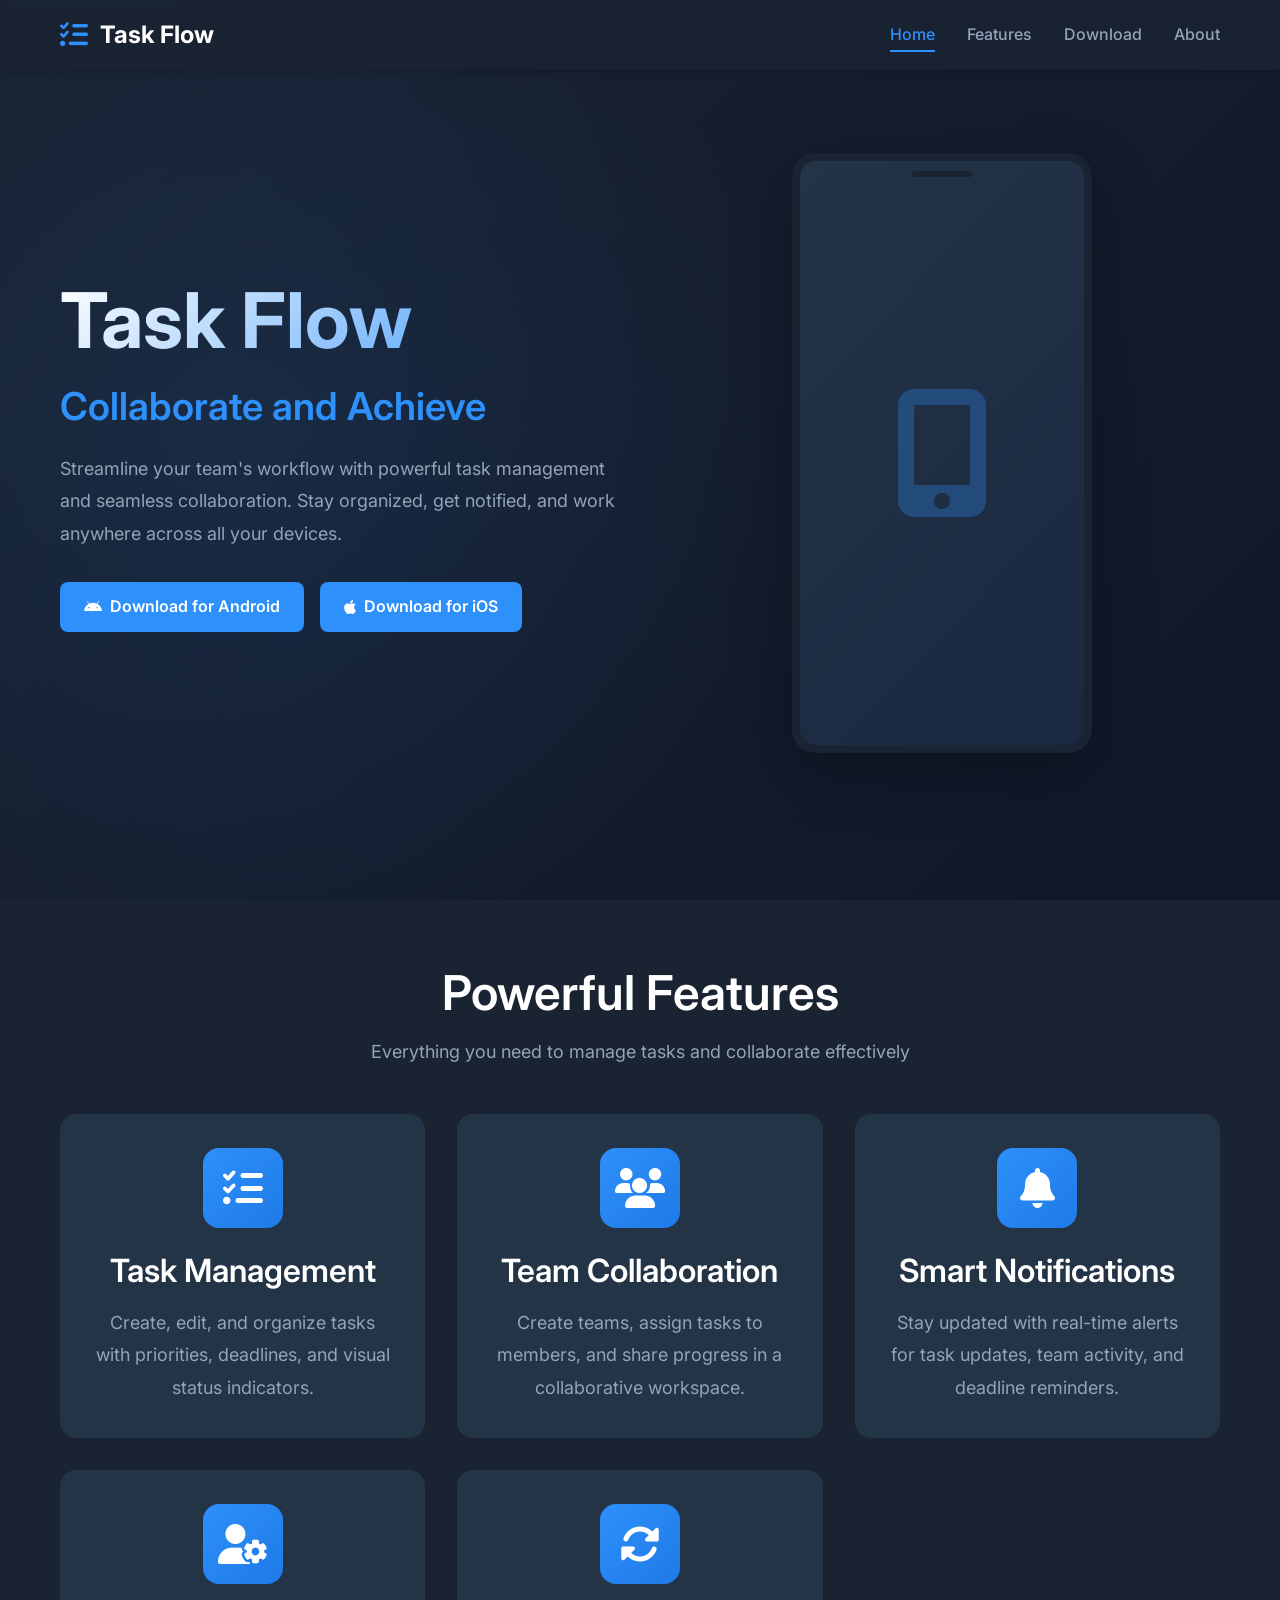
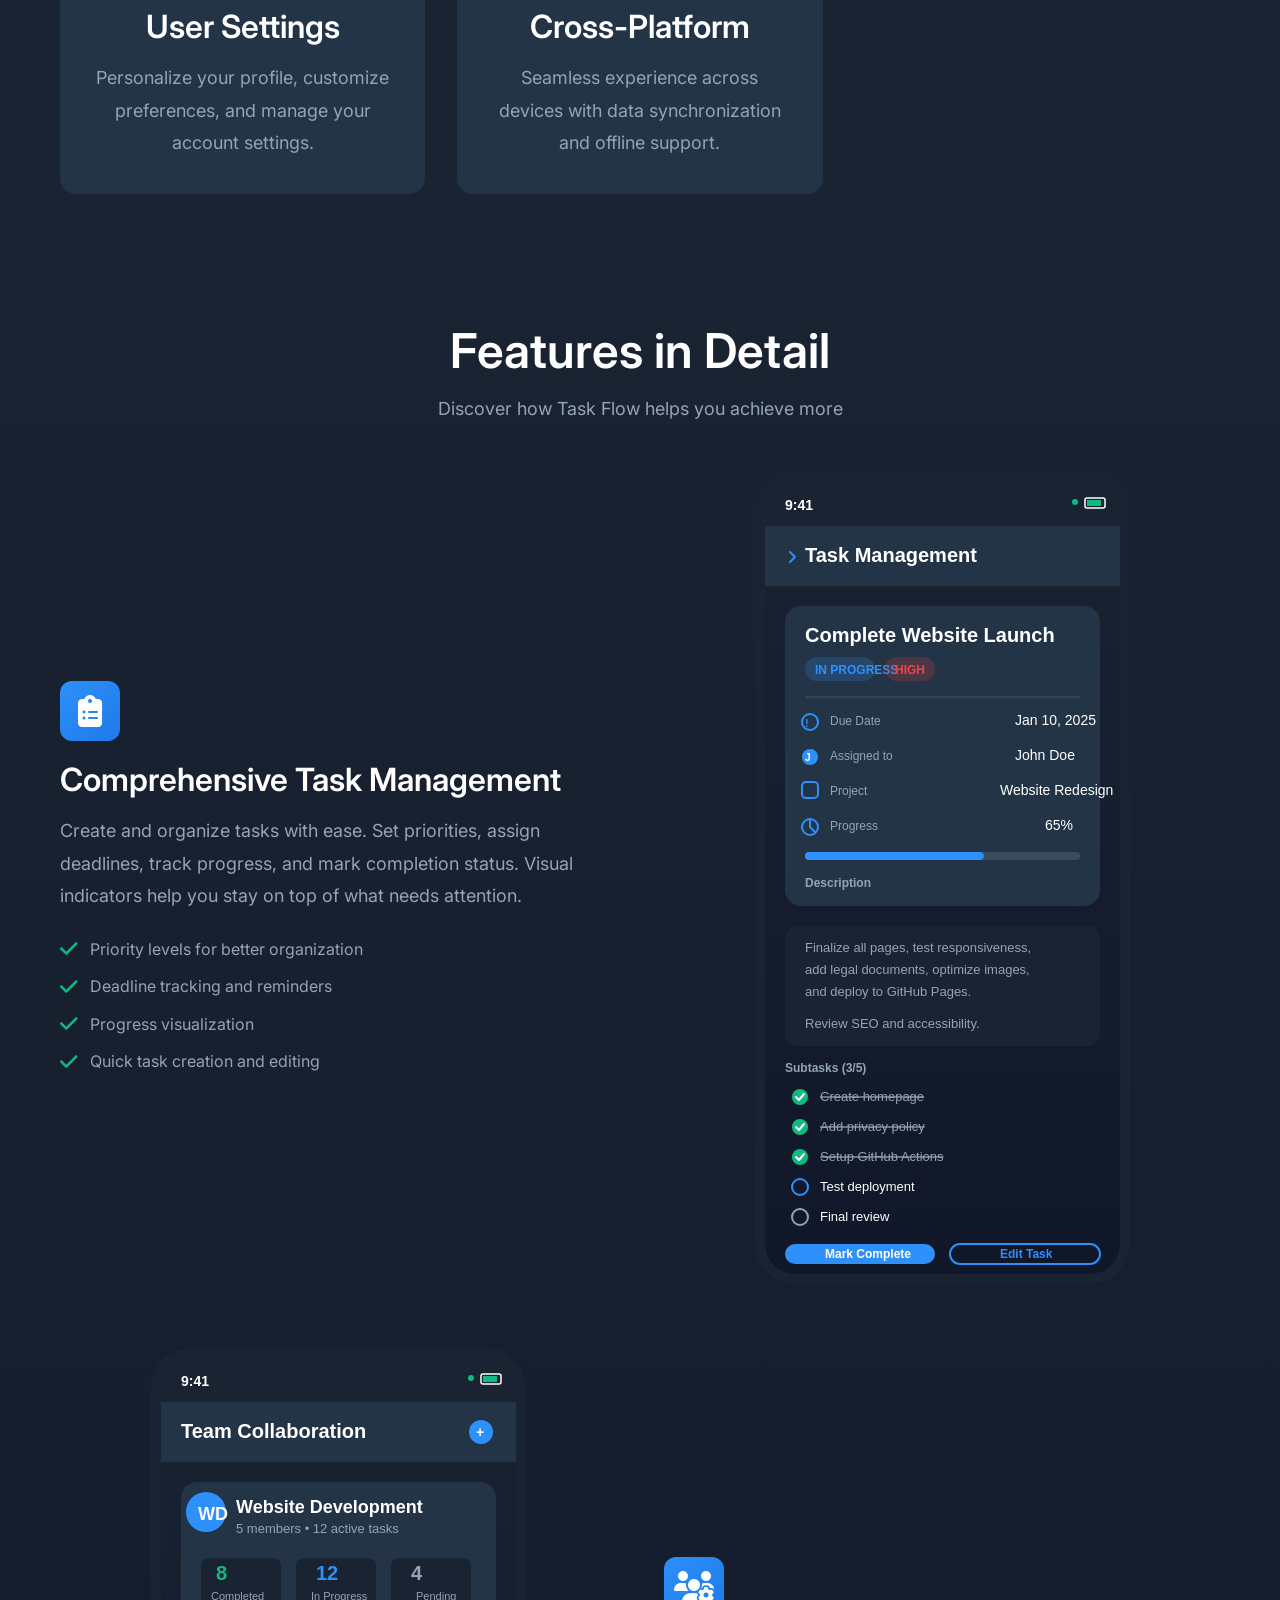
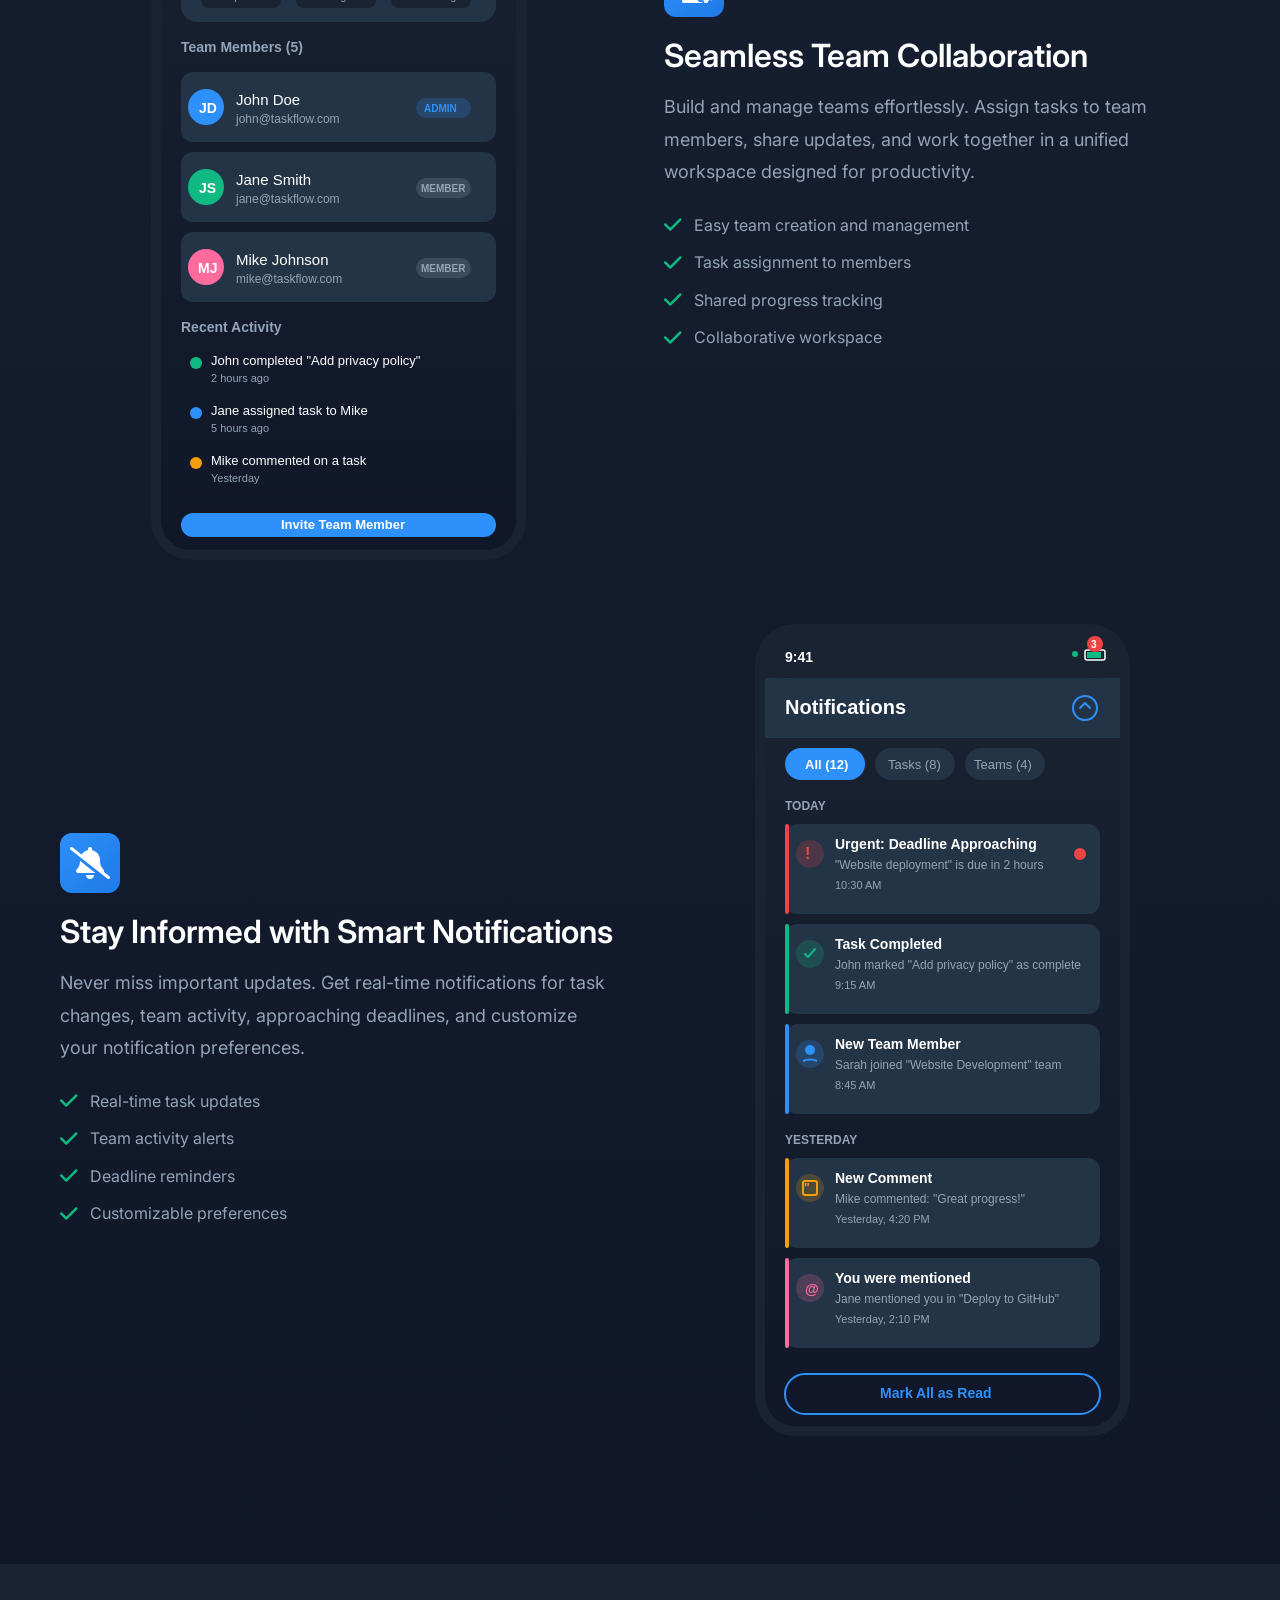
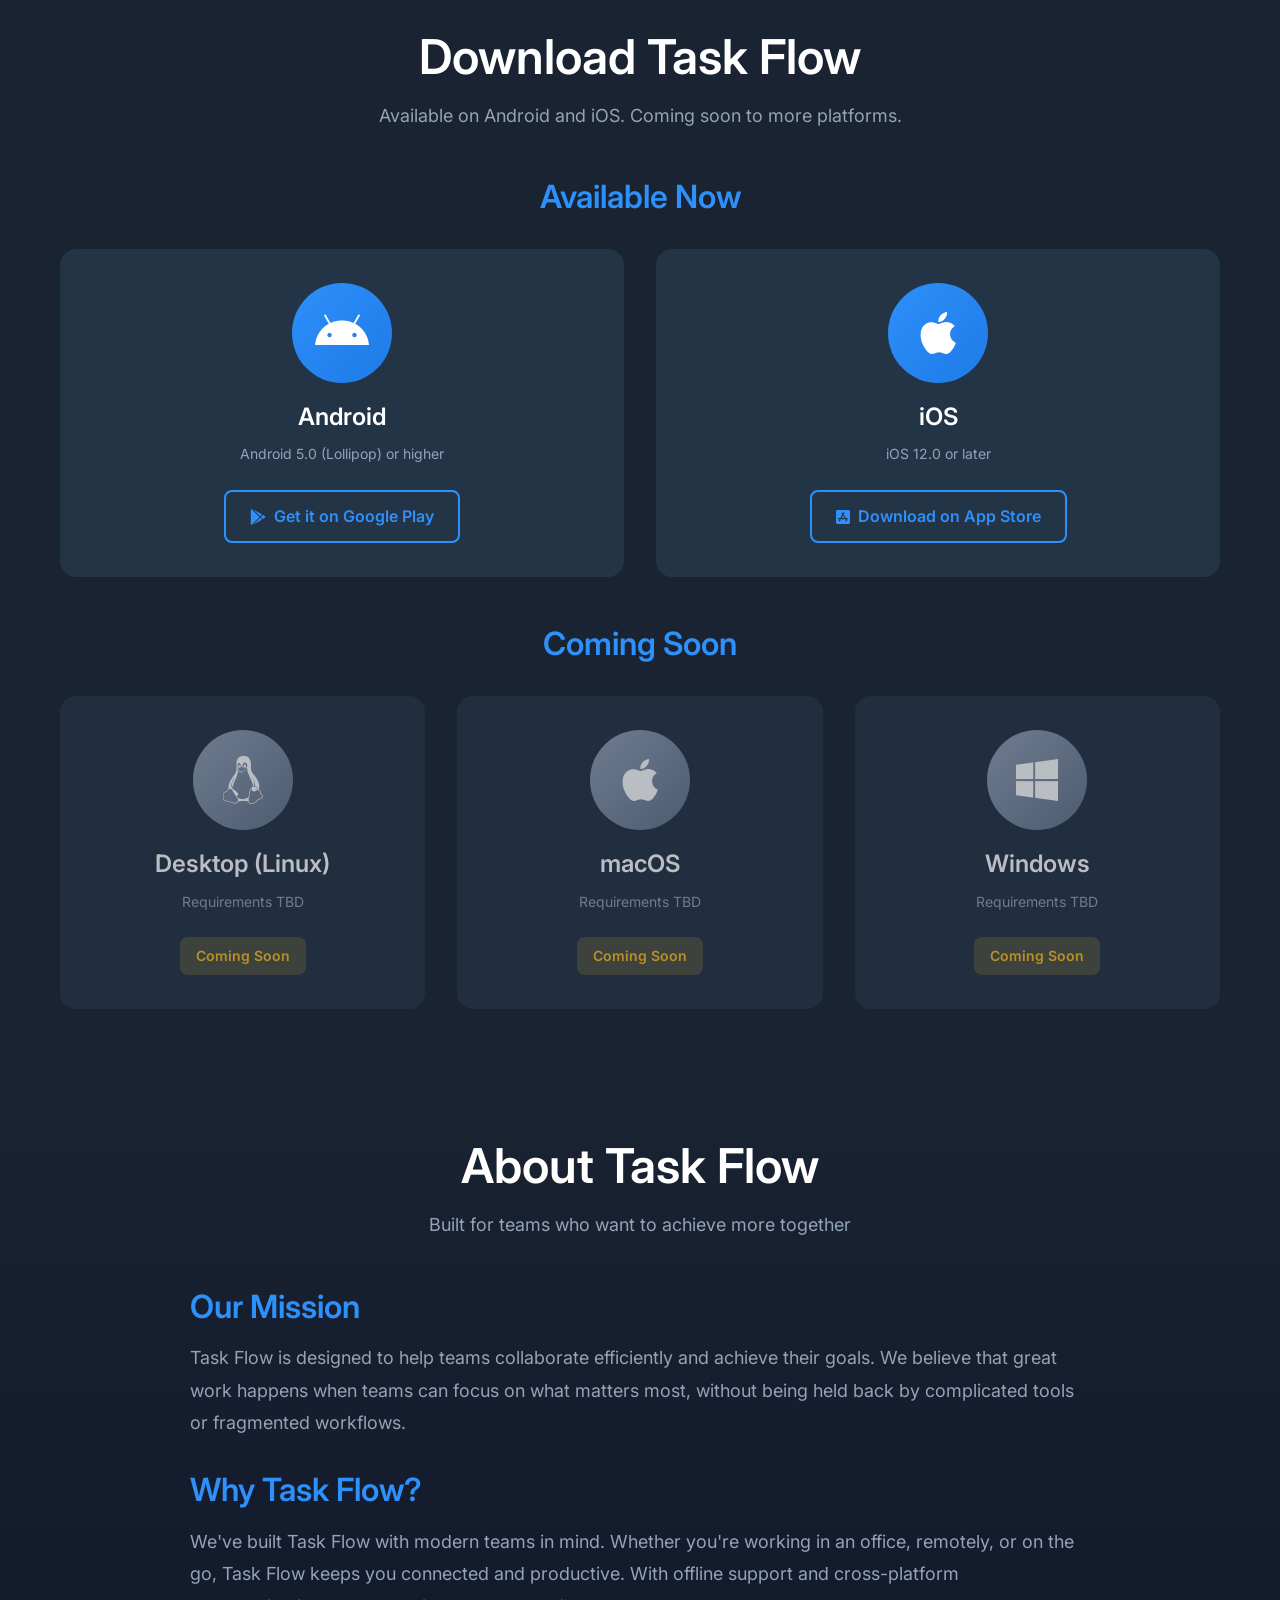
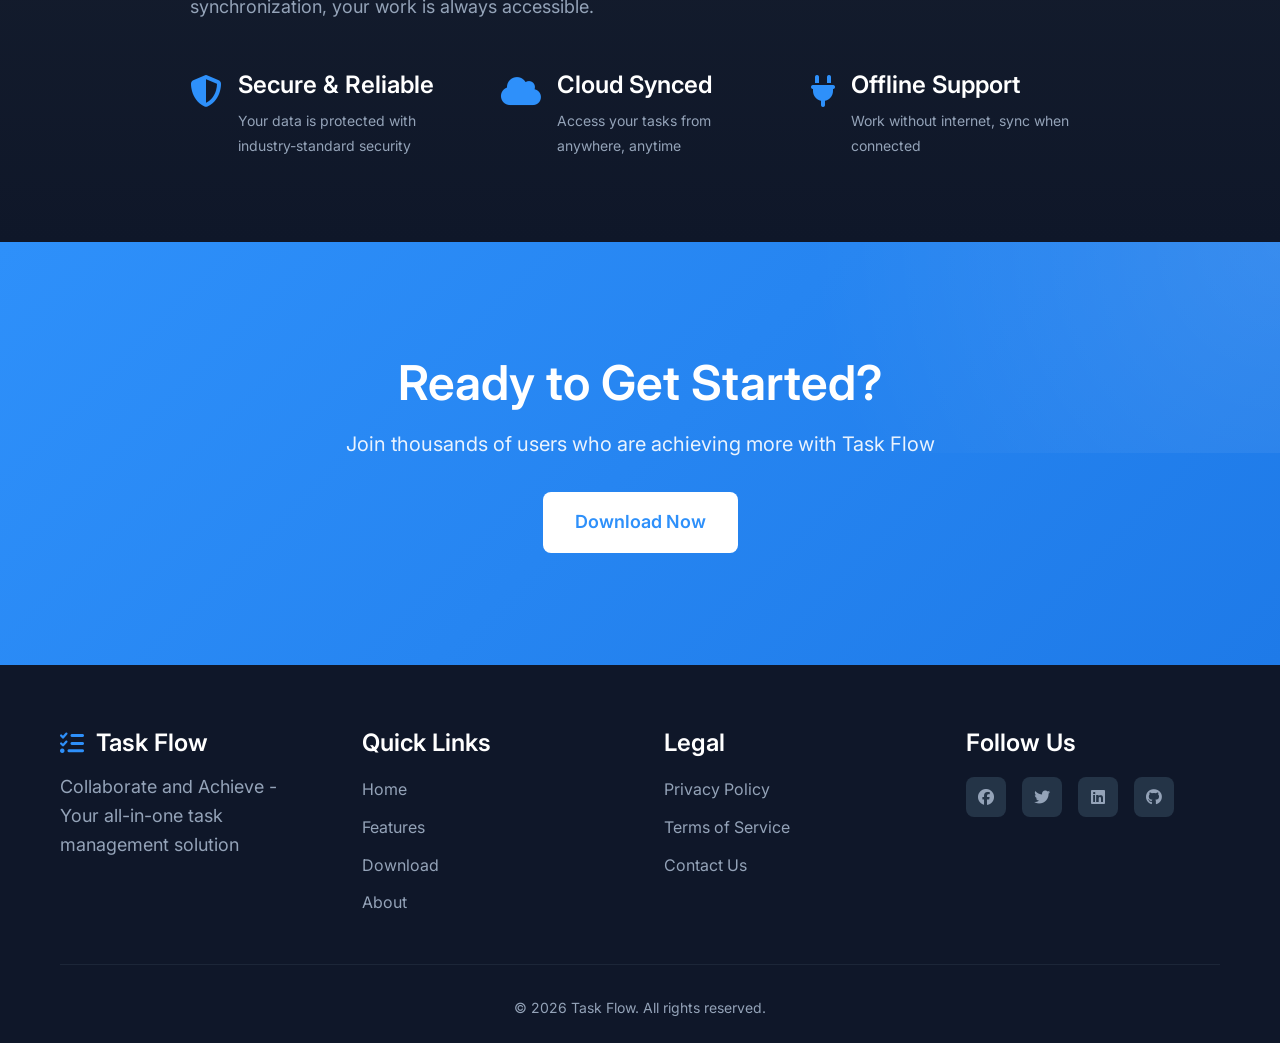
==== docs/index.html @ 0b299e74 "Add mobile phone screenshots to replace placeholders in features section Co-authored-by: chingalo <4" ====
<!DOCTYPE html>
<html lang="en">
<head>
    <meta charset="UTF-8">
    <meta name="viewport" content="width=device-width, initial-scale=1.0">
    <meta name="description" content="Task Flow - Collaborate and Achieve. Streamline your team's workflow with our cross-platform task management application. Available on Android and iOS.">
    <meta name="keywords" content="task management, team collaboration, productivity, Android, iOS, task flow">
    <meta name="author" content="Task Flow Development Team">
    
    <!-- Open Graph / Social Media Meta Tags -->
    <meta property="og:type" content="website">
    <meta property="og:url" content="https://chingalo-family.github.io/task-flow-website/">
    <meta property="og:title" content="Task Flow - Collaborate and Achieve">
    <meta property="og:description" content="Streamline your team's workflow with our cross-platform task management application.">
    <meta property="og:image" content="https://chingalo-family.github.io/task-flow-website/images/og-image.svg">
    
    <!-- Twitter Card Meta Tags -->
    <meta name="twitter:card" content="summary_large_image">
    <meta name="twitter:title" content="Task Flow - Collaborate and Achieve">
    <meta name="twitter:description" content="Streamline your team's workflow with our cross-platform task management application.">
    <meta name="twitter:image" content="https://chingalo-family.github.io/task-flow-website/images/og-image.svg">
    
    <title>Task Flow - Collaborate and Achieve</title>
    
    <!-- Favicon -->
    <link rel="icon" type="image/svg+xml" href="images/icons/favicon.svg">
    
    <!-- Google Fonts -->
    <link rel="preconnect" href="https://fonts.googleapis.com">
    <link rel="preconnect" href="https://fonts.gstatic.com" crossorigin>
    <link href="https://fonts.googleapis.com/css2?family=Inter:wght@300;400;500;600;700&display=swap" rel="stylesheet">
    
    <!-- Font Awesome for Icons -->
    <link rel="stylesheet" href="https://cdnjs.cloudflare.com/ajax/libs/font-awesome/6.4.0/css/all.min.css" integrity="sha512-iecdLmaskl7CVkqkXNQ/ZH/XLlvWZOJyj7Yy7tcenmpD1ypASozpmT/E0iPtmFIB46ZmdtAc9eNBvH0H/ZpiBw==" crossorigin="anonymous" referrerpolicy="no-referrer">
    
    <!-- AOS Animation Library -->
    <link rel="stylesheet" href="https://unpkg.com/aos@2.3.1/dist/aos.css">
    
    <!-- Main Stylesheet -->
    <link rel="stylesheet" href="css/styles.css">
</head>
<body>
    <!-- Skip to main content for accessibility -->
    <a href="#main-content" class="skip-link">Skip to main content</a>
    
    <!-- Header / Navigation -->
    <header class="header" id="header">
        <nav class="nav container">
            <a href="#home" class="nav-logo">
                <i class="fas fa-tasks"></i>
                <span>Task Flow</span>
            </a>
            
            <div class="nav-menu" id="nav-menu">
                <ul class="nav-list">
                    <li class="nav-item">
                        <a href="#home" class="nav-link active">Home</a>
                    </li>
                    <li class="nav-item">
                        <a href="#features" class="nav-link">Features</a>
                    </li>
                    <li class="nav-item">
                        <a href="#download" class="nav-link">Download</a>
                    </li>
                    <li class="nav-item">
                        <a href="#about" class="nav-link">About</a>
                    </li>
                </ul>
                <div class="nav-close" id="nav-close">
                    <i class="fas fa-times"></i>
                </div>
            </div>
            
            <div class="nav-toggle" id="nav-toggle">
                <i class="fas fa-bars"></i>
            </div>
        </nav>
    </header>

    <!-- Main Content -->
    <main id="main-content">
        <!-- Hero Section -->
        <section class="hero section" id="home">
            <div class="hero-container container">
                <div class="hero-content" data-aos="fade-up">
                    <h1 class="hero-title">Task Flow</h1>
                    <h2 class="hero-subtitle">Collaborate and Achieve</h2>
                    <p class="hero-description">
                        Streamline your team's workflow with powerful task management and seamless collaboration. 
                        Stay organized, get notified, and work anywhere across all your devices.
                    </p>
                    <div class="hero-buttons">
                        <a href="#download" class="button button-primary">
                            <i class="fab fa-android"></i>
                            Download for Android
                        </a>
                        <a href="#download" class="button button-primary">
                            <i class="fab fa-apple"></i>
                            Download for iOS
                        </a>
                    </div>
                </div>
                <div class="hero-image" data-aos="fade-left" data-aos-delay="200">
                    <div class="phone-mockup">
                        <i class="fas fa-mobile-alt"></i>
                    </div>
                </div>
            </div>
        </section>

        <!-- Features Preview Section -->
        <section class="features-preview section" id="features-preview">
            <div class="container">
                <div class="section-header" data-aos="fade-up">
                    <h2 class="section-title">Powerful Features</h2>
                    <p class="section-description">Everything you need to manage tasks and collaborate effectively</p>
                </div>
                
                <div class="features-grid">
                    <div class="feature-card" data-aos="fade-up" data-aos-delay="100">
                        <div class="feature-icon">
                            <i class="fas fa-tasks"></i>
                        </div>
                        <h3 class="feature-title">Task Management</h3>
                        <p class="feature-description">
                            Create, edit, and organize tasks with priorities, deadlines, and visual status indicators.
                        </p>
                    </div>
                    
                    <div class="feature-card" data-aos="fade-up" data-aos-delay="200">
                        <div class="feature-icon">
                            <i class="fas fa-users"></i>
                        </div>
                        <h3 class="feature-title">Team Collaboration</h3>
                        <p class="feature-description">
                            Create teams, assign tasks to members, and share progress in a collaborative workspace.
                        </p>
                    </div>
                    
                    <div class="feature-card" data-aos="fade-up" data-aos-delay="300">
                        <div class="feature-icon">
                            <i class="fas fa-bell"></i>
                        </div>
                        <h3 class="feature-title">Smart Notifications</h3>
                        <p class="feature-description">
                            Stay updated with real-time alerts for task updates, team activity, and deadline reminders.
                        </p>
                    </div>
                    
                    <div class="feature-card" data-aos="fade-up" data-aos-delay="400">
                        <div class="feature-icon">
                            <i class="fas fa-user-cog"></i>
                        </div>
                        <h3 class="feature-title">User Settings</h3>
                        <p class="feature-description">
                            Personalize your profile, customize preferences, and manage your account settings.
                        </p>
                    </div>
                    
                    <div class="feature-card" data-aos="fade-up" data-aos-delay="500">
                        <div class="feature-icon">
                            <i class="fas fa-sync-alt"></i>
                        </div>
                        <h3 class="feature-title">Cross-Platform</h3>
                        <p class="feature-description">
                            Seamless experience across devices with data synchronization and offline support.
                        </p>
                    </div>
                </div>
            </div>
        </section>

        <!-- Detailed Features Section -->
        <section class="features-detailed section" id="features">
            <div class="container">
                <div class="section-header" data-aos="fade-up">
                    <h2 class="section-title">Features in Detail</h2>
                    <p class="section-description">Discover how Task Flow helps you achieve more</p>
                </div>

                <!-- Feature 1: Task Management -->
                <div class="feature-detail" data-aos="fade-up">
                    <div class="feature-detail-content">
                        <div class="feature-detail-icon">
                            <i class="fas fa-clipboard-list"></i>
                        </div>
                        <h3 class="feature-detail-title">Comprehensive Task Management</h3>
                        <p class="feature-detail-description">
                            Create and organize tasks with ease. Set priorities, assign deadlines, track progress, 
                            and mark completion status. Visual indicators help you stay on top of what needs attention.
                        </p>
                        <ul class="feature-benefits">
                            <li><i class="fas fa-check"></i> Priority levels for better organization</li>
                            <li><i class="fas fa-check"></i> Deadline tracking and reminders</li>
                            <li><i class="fas fa-check"></i> Progress visualization</li>
                            <li><i class="fas fa-check"></i> Quick task creation and editing</li>
                        </ul>
                    </div>
                    <div class="feature-detail-image">
                        <img src="images/screenshots/android/phone/task-management.svg" 
                             alt="Task Flow Task Management Interface on Android" 
                             class="screenshot-responsive"
                             loading="lazy"
                             style="max-width: 100%; height: auto; border-radius: var(--radius-16);">
                    </div>
                </div>

                <!-- Feature 2: Team Collaboration -->
                <div class="feature-detail reverse" data-aos="fade-up">
                    <div class="feature-detail-content">
                        <div class="feature-detail-icon">
                            <i class="fas fa-users-cog"></i>
                        </div>
                        <h3 class="feature-detail-title">Seamless Team Collaboration</h3>
                        <p class="feature-detail-description">
                            Build and manage teams effortlessly. Assign tasks to team members, share updates, 
                            and work together in a unified workspace designed for productivity.
                        </p>
                        <ul class="feature-benefits">
                            <li><i class="fas fa-check"></i> Easy team creation and management</li>
                            <li><i class="fas fa-check"></i> Task assignment to members</li>
                            <li><i class="fas fa-check"></i> Shared progress tracking</li>
                            <li><i class="fas fa-check"></i> Collaborative workspace</li>
                        </ul>
                    </div>
                    <div class="feature-detail-image">
                        <img src="images/screenshots/android/phone/team-collaboration.svg" 
                             alt="Task Flow Team Collaboration Interface on Android" 
                             class="screenshot-responsive"
                             loading="lazy"
                             style="max-width: 100%; height: auto; border-radius: var(--radius-16);">
                    </div>
                </div>

                <!-- Feature 3: Smart Notifications -->
                <div class="feature-detail" data-aos="fade-up">
                    <div class="feature-detail-content">
                        <div class="feature-detail-icon">
                            <i class="fas fa-bell-slash"></i>
                        </div>
                        <h3 class="feature-detail-title">Stay Informed with Smart Notifications</h3>
                        <p class="feature-detail-description">
                            Never miss important updates. Get real-time notifications for task changes, team activity, 
                            approaching deadlines, and customize your notification preferences.
                        </p>
                        <ul class="feature-benefits">
                            <li><i class="fas fa-check"></i> Real-time task updates</li>
                            <li><i class="fas fa-check"></i> Team activity alerts</li>
                            <li><i class="fas fa-check"></i> Deadline reminders</li>
                            <li><i class="fas fa-check"></i> Customizable preferences</li>
                        </ul>
                    </div>
                    <div class="feature-detail-image">
                        <img src="images/screenshots/android/phone/notifications.svg" 
                             alt="Task Flow Smart Notifications on Android" 
                             class="screenshot-responsive"
                             loading="lazy"
                             style="max-width: 100%; height: auto; border-radius: var(--radius-16);">
                    </div>
                </div>
            </div>
        </section>

        <!-- Download Section -->
        <section class="download section" id="download">
            <div class="container">
                <div class="section-header" data-aos="fade-up">
                    <h2 class="section-title">Download Task Flow</h2>
                    <p class="section-description">Available on Android and iOS. Coming soon to more platforms.</p>
                </div>

                <div class="download-grid">
                    <!-- Available Platforms -->
                    <div class="download-category" data-aos="fade-up">
                        <h3 class="download-category-title">Available Now</h3>
                        
                        <div class="platform-cards">
                            <!-- Android -->
                            <div class="platform-card available">
                                <div class="platform-icon">
                                    <i class="fab fa-android"></i>
                                </div>
                                <h4 class="platform-name">Android</h4>
                                <p class="platform-requirements">Android 5.0 (Lollipop) or higher</p>
                                <a href="#" class="button button-download">
                                    <i class="fab fa-google-play"></i>
                                    Get it on Google Play
                                </a>
                            </div>

                            <!-- iOS -->
                            <div class="platform-card available">
                                <div class="platform-icon">
                                    <i class="fab fa-apple"></i>
                                </div>
                                <h4 class="platform-name">iOS</h4>
                                <p class="platform-requirements">iOS 12.0 or later</p>
                                <a href="#" class="button button-download">
                                    <i class="fab fa-app-store-ios"></i>
                                    Download on App Store
                                </a>
                            </div>
                        </div>
                    </div>

                    <!-- Coming Soon Platforms -->
                    <div class="download-category" data-aos="fade-up" data-aos-delay="200">
                        <h3 class="download-category-title">Coming Soon</h3>
                        
                        <div class="platform-cards">
                            <!-- Desktop -->
                            <div class="platform-card coming-soon">
                                <div class="platform-icon">
                                    <i class="fab fa-linux"></i>
                                </div>
                                <h4 class="platform-name">Desktop (Linux)</h4>
                                <p class="platform-requirements">Requirements TBD</p>
                                <span class="badge badge-coming-soon">Coming Soon</span>
                            </div>

                            <!-- macOS -->
                            <div class="platform-card coming-soon">
                                <div class="platform-icon">
                                    <i class="fab fa-apple"></i>
                                </div>
                                <h4 class="platform-name">macOS</h4>
                                <p class="platform-requirements">Requirements TBD</p>
                                <span class="badge badge-coming-soon">Coming Soon</span>
                            </div>

                            <!-- Windows -->
                            <div class="platform-card coming-soon">
                                <div class="platform-icon">
                                    <i class="fab fa-windows"></i>
                                </div>
                                <h4 class="platform-name">Windows</h4>
                                <p class="platform-requirements">Requirements TBD</p>
                                <span class="badge badge-coming-soon">Coming Soon</span>
                            </div>
                        </div>
                    </div>
                </div>
            </div>
        </section>

        <!-- About Section -->
        <section class="about section" id="about">
            <div class="container">
                <div class="section-header" data-aos="fade-up">
                    <h2 class="section-title">About Task Flow</h2>
                    <p class="section-description">Built for teams who want to achieve more together</p>
                </div>

                <div class="about-content" data-aos="fade-up" data-aos-delay="100">
                    <div class="about-text">
                        <h3>Our Mission</h3>
                        <p>
                            Task Flow is designed to help teams collaborate efficiently and achieve their goals. 
                            We believe that great work happens when teams can focus on what matters most, 
                            without being held back by complicated tools or fragmented workflows.
                        </p>
                        
                        <h3>Why Task Flow?</h3>
                        <p>
                            We've built Task Flow with modern teams in mind. Whether you're working in an office, 
                            remotely, or on the go, Task Flow keeps you connected and productive. With offline support 
                            and cross-platform synchronization, your work is always accessible.
                        </p>

                        <div class="about-features">
                            <div class="about-feature">
                                <i class="fas fa-shield-alt"></i>
                                <div>
                                    <h4>Secure & Reliable</h4>
                                    <p>Your data is protected with industry-standard security</p>
                                </div>
                            </div>
                            <div class="about-feature">
                                <i class="fas fa-cloud"></i>
                                <div>
                                    <h4>Cloud Synced</h4>
                                    <p>Access your tasks from anywhere, anytime</p>
                                </div>
                            </div>
                            <div class="about-feature">
                                <i class="fas fa-plug"></i>
                                <div>
                                    <h4>Offline Support</h4>
                                    <p>Work without internet, sync when connected</p>
                                </div>
                            </div>
                        </div>
                    </div>
                </div>
            </div>
        </section>

        <!-- CTA Section -->
        <section class="cta section">
            <div class="container">
                <div class="cta-content" data-aos="zoom-in">
                    <h2 class="cta-title">Ready to Get Started?</h2>
                    <p class="cta-description">Join thousands of users who are achieving more with Task Flow</p>
                    <div class="cta-buttons">
                        <a href="#download" class="button button-primary button-large">
                            Download Now
                        </a>
                    </div>
                </div>
            </div>
        </section>
    </main>

    <!-- Footer -->
    <footer class="footer">
        <div class="container">
            <div class="footer-content">
                <div class="footer-section">
                    <h3 class="footer-title">
                        <i class="fas fa-tasks"></i>
                        Task Flow
                    </h3>
                    <p class="footer-description">
                        Collaborate and Achieve - Your all-in-one task management solution
                    </p>
                </div>

                <div class="footer-section">
                    <h4 class="footer-heading">Quick Links</h4>
                    <ul class="footer-links">
                        <li><a href="#home">Home</a></li>
                        <li><a href="#features">Features</a></li>
                        <li><a href="#download">Download</a></li>
                        <li><a href="#about">About</a></li>
                    </ul>
                </div>

                <div class="footer-section">
                    <h4 class="footer-heading">Legal</h4>
                    <ul class="footer-links">
                        <li><a href="privacy-policy.html">Privacy Policy</a></li>
                        <li><a href="terms-of-service.html">Terms of Service</a></li>
                        <li><a href="#about">Contact Us</a></li>
                    </ul>
                </div>

                <div class="footer-section">
                    <h4 class="footer-heading">Follow Us</h4>
                    <div class="social-links">
                        <a href="#" aria-label="Facebook"><i class="fab fa-facebook"></i></a>
                        <a href="#" aria-label="Twitter"><i class="fab fa-twitter"></i></a>
                        <a href="#" aria-label="LinkedIn"><i class="fab fa-linkedin"></i></a>
                        <a href="#" aria-label="GitHub"><i class="fab fa-github"></i></a>
                    </div>
                </div>
            </div>

            <div class="footer-bottom">
                <p>&copy; 2025 Task Flow. All rights reserved.</p>
            </div>
        </div>
    </footer>

    <!-- Scroll to Top Button -->
    <button class="scroll-top" id="scroll-top" aria-label="Scroll to top">
        <i class="fas fa-arrow-up"></i>
    </button>

    <!-- AOS Animation Library -->
    <script src="https://unpkg.com/aos@2.3.1/dist/aos.js"></script>
    
    <!-- Main JavaScript -->
    <script src="js/main.js"></script>
</body>
</html>
---- docs/css/styles.css ----
/* ===================================
   Task Flow Website Styles
   Version: 1.0
   =================================== */

/* ===================================
   CSS Variables - Color Theme
   =================================== */
:root {
    /* Primary Colors */
    --primary-blue: #2E90FA;
    --dark-bg: #1A2332;
    --card-bg: #243447;
    --text-primary: #FFFFFF;
    --text-secondary: #94A3B8;
    
    /* Accent Colors */
    --success-green: #10B981;
    --warning-orange: #F59E0B;
    --warning-yellow: #FBBF24;
    --error-red: #EF4444;
    --pink-accent: #FF6B9D;
    
    /* Spacing */
    --spacing-4: 4px;
    --spacing-8: 8px;
    --spacing-12: 12px;
    --spacing-16: 16px;
    --spacing-20: 20px;
    --spacing-24: 24px;
    --spacing-32: 32px;
    --spacing-48: 48px;
    --spacing-64: 64px;
    
    /* Border Radius */
    --radius-8: 8px;
    --radius-12: 12px;
    --radius-16: 16px;
    --radius-24: 24px;
    
    /* Typography */
    --font-family: 'Inter', -apple-system, BlinkMacSystemFont, 'Segoe UI', Roboto, Oxygen, Ubuntu, Cantarell, sans-serif;
    
    /* Header Height */
    --header-height: 70px;
    
    /* Transitions */
    --transition-fast: 0.2s ease;
    --transition-normal: 0.3s ease;
    --transition-slow: 0.5s ease;
}

/* ===================================
   Base Styles & Reset
   =================================== */
* {
    margin: 0;
    padding: 0;
    box-sizing: border-box;
}

html {
    scroll-behavior: smooth;
}

body {
    font-family: var(--font-family);
    background-color: var(--dark-bg);
    color: var(--text-primary);
    line-height: 1.6;
    overflow-x: hidden;
}

/* ===================================
   Typography
   =================================== */
h1, h2, h3, h4, h5, h6 {
    font-weight: 600;
    line-height: 1.2;
    color: var(--text-primary);
}

h1 {
    font-size: clamp(2.5rem, 5vw, 4rem);
}

h2 {
    font-size: clamp(2rem, 4vw, 3rem);
}

h3 {
    font-size: clamp(1.5rem, 3vw, 2rem);
}

h4 {
    font-size: clamp(1.25rem, 2.5vw, 1.5rem);
}

p {
    color: var(--text-secondary);
    font-size: clamp(1rem, 1.5vw, 1.125rem);
}

a {
    text-decoration: none;
    color: inherit;
    transition: color var(--transition-fast);
}

ul {
    list-style: none;
}

img {
    max-width: 100%;
    height: auto;
    display: block;
}

/* ===================================
   Accessibility - Skip Link
   =================================== */
.skip-link {
    position: absolute;
    top: -40px;
    left: 0;
    background: var(--primary-blue);
    color: var(--text-primary);
    padding: var(--spacing-8) var(--spacing-16);
    z-index: 100;
    border-radius: var(--radius-8);
}

.skip-link:focus {
    top: 0;
}

/* ===================================
   Utility Classes
   =================================== */
.container {
    max-width: 1200px;
    margin: 0 auto;
    padding: 0 var(--spacing-20);
}

.section {
    padding: var(--spacing-64) 0;
}

.section-header {
    text-align: center;
    margin-bottom: var(--spacing-48);
}

.section-title {
    margin-bottom: var(--spacing-16);
    color: var(--text-primary);
}

.section-description {
    color: var(--text-secondary);
    max-width: 600px;
    margin: 0 auto;
}

/* ===================================
   Header & Navigation
   =================================== */
.header {
    position: fixed;
    top: 0;
    left: 0;
    width: 100%;
    background-color: rgba(26, 35, 50, 0.95);
    backdrop-filter: blur(10px);
    z-index: 1000;
    box-shadow: 0 2px 8px rgba(0, 0, 0, 0.2);
}

.nav {
    display: flex;
    justify-content: space-between;
    align-items: center;
    height: var(--header-height);
}

.nav-logo {
    display: flex;
    align-items: center;
    gap: var(--spacing-12);
    font-size: 1.5rem;
    font-weight: 700;
    color: var(--text-primary);
}

.nav-logo i {
    color: var(--primary-blue);
    font-size: 1.75rem;
}

.nav-list {
    display: flex;
    gap: var(--spacing-32);
    align-items: center;
}

.nav-link {
    color: var(--text-secondary);
    font-weight: 500;
    transition: color var(--transition-fast);
    position: relative;
    padding: var(--spacing-8) 0;
}

.nav-link:hover,
.nav-link.active {
    color: var(--primary-blue);
}

.nav-link::after {
    content: '';
    position: absolute;
    bottom: 0;
    left: 0;
    width: 0;
    height: 2px;
    background-color: var(--primary-blue);
    transition: width var(--transition-normal);
}

.nav-link:hover::after,
.nav-link.active::after {
    width: 100%;
}

.nav-toggle,
.nav-close {
    display: none;
    font-size: 1.5rem;
    color: var(--text-primary);
    cursor: pointer;
}

/* ===================================
   Buttons
   =================================== */
.button {
    display: inline-flex;
    align-items: center;
    gap: var(--spacing-8);
    padding: var(--spacing-12) var(--spacing-24);
    border-radius: var(--radius-8);
    font-weight: 600;
    transition: all var(--transition-normal);
    cursor: pointer;
    border: none;
    font-size: 1rem;
    text-align: center;
    justify-content: center;
}

.button-primary {
    background-color: var(--primary-blue);
    color: var(--text-primary);
}

.button-primary:hover {
    background-color: #1E7AE8;
    transform: translateY(-2px);
    box-shadow: 0 4px 12px rgba(46, 144, 250, 0.3);
}

.button-large {
    padding: var(--spacing-16) var(--spacing-32);
    font-size: 1.125rem;
}

.button-download {
    background-color: transparent;
    border: 2px solid var(--primary-blue);
    color: var(--primary-blue);
}

.button-download:hover {
    background-color: var(--primary-blue);
    color: var(--text-primary);
}

/* ===================================
   Hero Section
   =================================== */
.hero {
    min-height: 100vh;
    display: flex;
    align-items: center;
    padding-top: var(--header-height);
    background: linear-gradient(135deg, var(--dark-bg) 0%, #0F1729 100%);
    position: relative;
    overflow: hidden;
}

.hero::before {
    content: '';
    position: absolute;
    top: 0;
    left: 0;
    right: 0;
    bottom: 0;
    background: radial-gradient(circle at 20% 50%, rgba(46, 144, 250, 0.1) 0%, transparent 50%);
    pointer-events: none;
}

.hero-container {
    display: grid;
    grid-template-columns: 1fr 1fr;
    gap: var(--spacing-48);
    align-items: center;
    position: relative;
    z-index: 1;
}

.hero-title {
    font-size: clamp(3rem, 6vw, 5rem);
    font-weight: 700;
    margin-bottom: var(--spacing-16);
    background: linear-gradient(135deg, var(--text-primary) 0%, var(--primary-blue) 100%);
    -webkit-background-clip: text;
    -webkit-text-fill-color: transparent;
    background-clip: text;
}

.hero-subtitle {
    font-size: clamp(1.5rem, 3vw, 2.5rem);
    color: var(--primary-blue);
    margin-bottom: var(--spacing-24);
}

.hero-description {
    font-size: 1.125rem;
    color: var(--text-secondary);
    margin-bottom: var(--spacing-32);
    line-height: 1.8;
}

.hero-buttons {
    display: flex;
    gap: var(--spacing-16);
    flex-wrap: wrap;
}

.hero-image {
    display: flex;
    justify-content: center;
    align-items: center;
}

.phone-mockup {
    width: 300px;
    height: 600px;
    background: linear-gradient(135deg, var(--card-bg) 0%, #1A2840 100%);
    border-radius: var(--radius-24);
    display: flex;
    align-items: center;
    justify-content: center;
    box-shadow: 0 20px 60px rgba(0, 0, 0, 0.3);
    border: 8px solid var(--dark-bg);
    position: relative;
}

.phone-mockup::before {
    content: '';
    position: absolute;
    top: 10px;
    left: 50%;
    transform: translateX(-50%);
    width: 60px;
    height: 6px;
    background-color: var(--dark-bg);
    border-radius: 3px;
}

.phone-mockup i {
    font-size: 8rem;
    color: var(--primary-blue);
    opacity: 0.3;
}

/* ===================================
   Features Preview Section
   =================================== */
.features-preview {
    background-color: var(--dark-bg);
}

.features-grid {
    display: grid;
    grid-template-columns: repeat(auto-fit, minmax(280px, 1fr));
    gap: var(--spacing-32);
    margin-top: var(--spacing-48);
}

.feature-card {
    background-color: var(--card-bg);
    padding: var(--spacing-32);
    border-radius: var(--radius-16);
    text-align: center;
    transition: all var(--transition-normal);
    border: 2px solid transparent;
}

.feature-card:hover {
    transform: translateY(-8px);
    border-color: var(--primary-blue);
    box-shadow: 0 12px 24px rgba(46, 144, 250, 0.2);
}

.feature-icon {
    width: 80px;
    height: 80px;
    background: linear-gradient(135deg, var(--primary-blue) 0%, #1E7AE8 100%);
    border-radius: var(--radius-16);
    display: flex;
    align-items: center;
    justify-content: center;
    margin: 0 auto var(--spacing-24);
}

.feature-icon i {
    font-size: 2.5rem;
    color: var(--text-primary);
}

.feature-title {
    margin-bottom: var(--spacing-16);
    color: var(--text-primary);
}

.feature-description {
    color: var(--text-secondary);
    line-height: 1.8;
}

/* ===================================
   Detailed Features Section
   =================================== */
.features-detailed {
    background: linear-gradient(180deg, var(--dark-bg) 0%, #0F1729 100%);
}

.feature-detail {
    display: grid;
    grid-template-columns: 1fr 1fr;
    gap: var(--spacing-48);
    align-items: center;
    margin-bottom: var(--spacing-64);
}

.feature-detail.reverse {
    direction: rtl;
}

.feature-detail.reverse > * {
    direction: ltr;
}

.feature-detail-icon {
    width: 60px;
    height: 60px;
    background: linear-gradient(135deg, var(--primary-blue) 0%, #1E7AE8 100%);
    border-radius: var(--radius-12);
    display: flex;
    align-items: center;
    justify-content: center;
    margin-bottom: var(--spacing-20);
}

.feature-detail-icon i {
    font-size: 2rem;
    color: var(--text-primary);
}

.feature-detail-title {
    margin-bottom: var(--spacing-16);
}

.feature-detail-description {
    margin-bottom: var(--spacing-24);
    line-height: 1.8;
}

.feature-benefits {
    display: flex;
    flex-direction: column;
    gap: var(--spacing-12);
}

.feature-benefits li {
    display: flex;
    align-items: center;
    gap: var(--spacing-12);
    color: var(--text-secondary);
}

.feature-benefits li i {
    color: var(--success-green);
    font-size: 1.25rem;
}

.feature-detail-image {
    display: flex;
    justify-content: center;
    align-items: center;
}

.screenshot-placeholder {
    width: 100%;
    max-width: 400px;
    height: 500px;
    background-color: var(--card-bg);
    border-radius: var(--radius-16);
    display: flex;
    flex-direction: column;
    align-items: center;
    justify-content: center;
    gap: var(--spacing-16);
    border: 2px dashed rgba(46, 144, 250, 0.3);
}

.screenshot-placeholder i {
    font-size: 4rem;
    color: var(--primary-blue);
    opacity: 0.5;
}

.screenshot-placeholder p {
    color: var(--text-secondary);
    font-size: 0.875rem;
}

/* ===================================
   Download Section
   =================================== */
.download {
    background-color: var(--dark-bg);
}

.download-grid {
    display: flex;
    flex-direction: column;
    gap: var(--spacing-48);
}

.download-category-title {
    text-align: center;
    margin-bottom: var(--spacing-32);
    color: var(--primary-blue);
}

.platform-cards {
    display: grid;
    grid-template-columns: repeat(auto-fit, minmax(280px, 1fr));
    gap: var(--spacing-32);
}

.platform-card {
    background-color: var(--card-bg);
    padding: var(--spacing-32);
    border-radius: var(--radius-16);
    text-align: center;
    border: 2px solid transparent;
    transition: all var(--transition-normal);
    display: flex;
    flex-direction: column;
    align-items: center;
}

.platform-card.available:hover {
    border-color: var(--primary-blue);
    transform: translateY(-4px);
    box-shadow: 0 12px 24px rgba(46, 144, 250, 0.2);
}

.platform-card.coming-soon {
    opacity: 0.7;
}

.platform-icon {
    width: 100px;
    height: 100px;
    background: linear-gradient(135deg, var(--primary-blue) 0%, #1E7AE8 100%);
    border-radius: 50%;
    display: flex;
    align-items: center;
    justify-content: center;
    margin-bottom: var(--spacing-20);
}

.platform-card.coming-soon .platform-icon {
    background: linear-gradient(135deg, var(--text-secondary) 0%, #64748B 100%);
}

.platform-icon i {
    font-size: 3rem;
    color: var(--text-primary);
}

.platform-name {
    margin-bottom: var(--spacing-12);
    color: var(--text-primary);
}

.platform-requirements {
    color: var(--text-secondary);
    margin-bottom: var(--spacing-24);
    font-size: 0.875rem;
}

.badge {
    display: inline-block;
    padding: var(--spacing-8) var(--spacing-16);
    border-radius: var(--radius-8);
    font-size: 0.875rem;
    font-weight: 600;
}

.badge-coming-soon {
    background-color: rgba(251, 191, 36, 0.2);
    color: var(--warning-yellow);
}

/* ===================================
   About Section
   =================================== */
.about {
    background: linear-gradient(180deg, var(--dark-bg) 0%, #0F1729 100%);
}

.about-content {
    max-width: 900px;
    margin: 0 auto;
}

.about-text h3 {
    margin-top: var(--spacing-32);
    margin-bottom: var(--spacing-16);
    color: var(--primary-blue);
}

.about-text h3:first-child {
    margin-top: 0;
}

.about-text p {
    margin-bottom: var(--spacing-20);
    line-height: 1.8;
}

.about-features {
    display: grid;
    grid-template-columns: repeat(auto-fit, minmax(250px, 1fr));
    gap: var(--spacing-32);
    margin-top: var(--spacing-48);
}

.about-feature {
    display: flex;
    gap: var(--spacing-16);
    align-items: flex-start;
}

.about-feature i {
    font-size: 2rem;
    color: var(--primary-blue);
    margin-top: var(--spacing-4);
}

.about-feature h4 {
    margin-bottom: var(--spacing-8);
    color: var(--text-primary);
}

.about-feature p {
    color: var(--text-secondary);
    font-size: 0.875rem;
}

/* ===================================
   CTA Section
   =================================== */
.cta {
    background: linear-gradient(135deg, var(--primary-blue) 0%, #1E7AE8 100%);
    position: relative;
    overflow: hidden;
}

.cta::before {
    content: '';
    position: absolute;
    top: -50%;
    right: -50%;
    width: 100%;
    height: 100%;
    background: radial-gradient(circle, rgba(255, 255, 255, 0.1) 0%, transparent 70%);
    pointer-events: none;
}

.cta-content {
    text-align: center;
    position: relative;
    z-index: 1;
    padding: var(--spacing-48) 0;
}

.cta-title {
    color: var(--text-primary);
    margin-bottom: var(--spacing-16);
}

.cta-description {
    color: rgba(255, 255, 255, 0.9);
    font-size: 1.25rem;
    margin-bottom: var(--spacing-32);
}

.cta-buttons {
    display: flex;
    justify-content: center;
    gap: var(--spacing-16);
}

.cta .button-primary {
    background-color: var(--text-primary);
    color: var(--primary-blue);
}

.cta .button-primary:hover {
    background-color: var(--dark-bg);
    color: var(--text-primary);
}

/* ===================================
   Footer
   =================================== */
.footer {
    background-color: #0F1729;
    padding: var(--spacing-64) 0 var(--spacing-24);
}

.footer-content {
    display: grid;
    grid-template-columns: repeat(auto-fit, minmax(250px, 1fr));
    gap: var(--spacing-48);
    margin-bottom: var(--spacing-48);
}

.footer-title {
    display: flex;
    align-items: center;
    gap: var(--spacing-12);
    margin-bottom: var(--spacing-16);
    font-size: 1.5rem;
}

.footer-title i {
    color: var(--primary-blue);
}

.footer-description {
    color: var(--text-secondary);
    line-height: 1.6;
}

.footer-heading {
    margin-bottom: var(--spacing-20);
    color: var(--text-primary);
}

.footer-links {
    display: flex;
    flex-direction: column;
    gap: var(--spacing-12);
}

.footer-links a {
    color: var(--text-secondary);
    transition: color var(--transition-fast);
}

.footer-links a:hover {
    color: var(--primary-blue);
}

.social-links {
    display: flex;
    gap: var(--spacing-16);
}

.social-links a {
    width: 40px;
    height: 40px;
    background-color: var(--card-bg);
    border-radius: var(--radius-8);
    display: flex;
    align-items: center;
    justify-content: center;
    color: var(--text-secondary);
    transition: all var(--transition-normal);
}

.social-links a:hover {
    background-color: var(--primary-blue);
    color: var(--text-primary);
    transform: translateY(-4px);
}

.footer-bottom {
    text-align: center;
    padding-top: var(--spacing-32);
    border-top: 1px solid rgba(148, 163, 184, 0.1);
}

.footer-bottom p {
    color: var(--text-secondary);
    font-size: 0.875rem;
}

/* ===================================
   Scroll to Top Button
   =================================== */
.scroll-top {
    position: fixed;
    bottom: 2rem;
    right: 2rem;
    width: 50px;
    height: 50px;
    background-color: var(--primary-blue);
    color: var(--text-primary);
    border: none;
    border-radius: 50%;
    font-size: 1.25rem;
    cursor: pointer;
    opacity: 0;
    visibility: hidden;
    transition: all var(--transition-normal);
    z-index: 999;
    box-shadow: 0 4px 12px rgba(46, 144, 250, 0.3);
}

.scroll-top.show {
    opacity: 1;
    visibility: visible;
}

.scroll-top:hover {
    background-color: #1E7AE8;
    transform: translateY(-4px);
}

/* ===================================
   Responsive Design
   =================================== */

/* Large Desktop (1440px+) */
@media screen and (min-width: 1440px) {
    .container {
        max-width: 1320px;
    }
}

/* Desktop (1024px - 1439px) - Default styles apply */

/* Tablet (768px - 1023px) */
@media screen and (max-width: 1023px) {
    .hero-container {
        grid-template-columns: 1fr;
        text-align: center;
    }
    
    .hero-buttons {
        justify-content: center;
    }
    
    .hero-image {
        order: -1;
    }
    
    .phone-mockup {
        width: 250px;
        height: 500px;
    }
    
    .feature-detail,
    .feature-detail.reverse {
        grid-template-columns: 1fr;
        direction: ltr;
    }
    
    .feature-detail-image {
        order: -1;
    }
    
    .features-grid {
        grid-template-columns: repeat(auto-fit, minmax(250px, 1fr));
    }
}

/* Mobile (320px - 767px) */
@media screen and (max-width: 767px) {
    :root {
        --header-height: 60px;
    }
    
    .nav-menu {
        position: fixed;
        top: 0;
        right: -100%;
        width: 80%;
        max-width: 300px;
        height: 100vh;
        background-color: var(--card-bg);
        padding: var(--spacing-64) var(--spacing-32);
        transition: right var(--transition-normal);
        box-shadow: -2px 0 8px rgba(0, 0, 0, 0.2);
    }
    
    .nav-menu.show-menu {
        right: 0;
    }
    
    .nav-list {
        flex-direction: column;
        gap: var(--spacing-24);
        align-items: flex-start;
    }
    
    .nav-toggle,
    .nav-close {
        display: block;
    }
    
    .nav-close {
        position: absolute;
        top: 1rem;
        right: 1rem;
    }
    
    .section {
        padding: var(--spacing-48) 0;
    }
    
    .hero {
        min-height: auto;
        padding-top: calc(var(--header-height) + var(--spacing-32));
    }
    
    .hero-buttons {
        flex-direction: column;
        width: 100%;
    }
    
    .hero-buttons .button {
        width: 100%;
    }
    
    .phone-mockup {
        width: 200px;
        height: 400px;
    }
    
    .phone-mockup i {
        font-size: 5rem;
    }
    
    .features-grid {
        grid-template-columns: 1fr;
    }
    
    .platform-cards {
        grid-template-columns: 1fr;
    }
    
    .footer-content {
        grid-template-columns: 1fr;
        gap: var(--spacing-32);
    }
    
    .cta-buttons {
        flex-direction: column;
    }
    
    .cta .button {
        width: 100%;
    }
    
    .screenshot-placeholder {
        height: 400px;
    }
}

/* Touch-friendly tap targets on mobile */
@media (hover: none) and (pointer: coarse) {
    .button,
    .nav-link,
    .social-links a {
        min-height: 44px;
        min-width: 44px;
    }
}

/* ===================================
   Loading States & Animations
   =================================== */
@keyframes fadeIn {
    from {
        opacity: 0;
        transform: translateY(20px);
    }
    to {
        opacity: 1;
        transform: translateY(0);
    }
}

.fade-in {
    animation: fadeIn 0.6s ease-out;
}

/* ===================================
   Focus Styles for Accessibility
   =================================== */
*:focus {
    outline: 2px solid var(--primary-blue);
    outline-offset: 2px;
}

button:focus,
a:focus {
    outline: 2px solid var(--primary-blue);
    outline-offset: 2px;
}

/* ===================================
   Print Styles
   =================================== */
@media print {
    .header,
    .nav-toggle,
    .scroll-top,
    .cta {
        display: none;
    }
    
    body {
        background-color: white;
        color: black;
    }
}
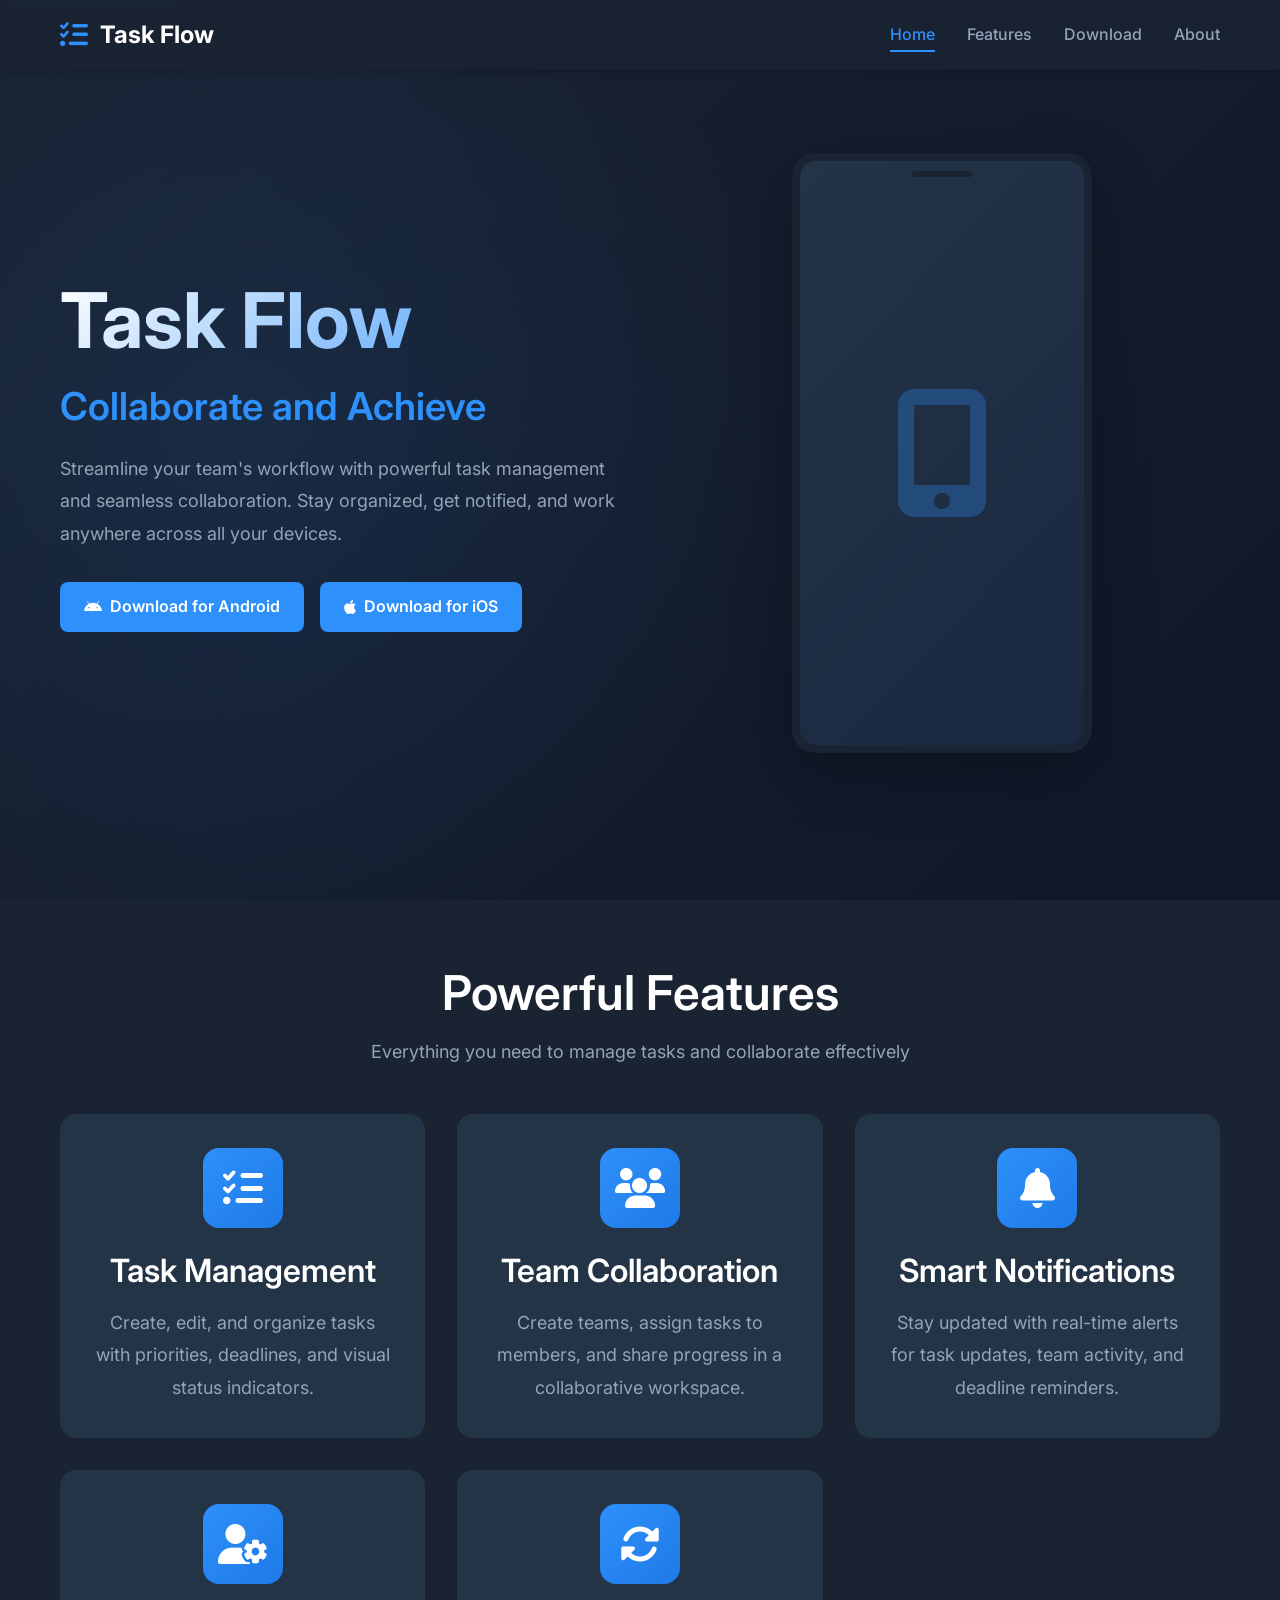
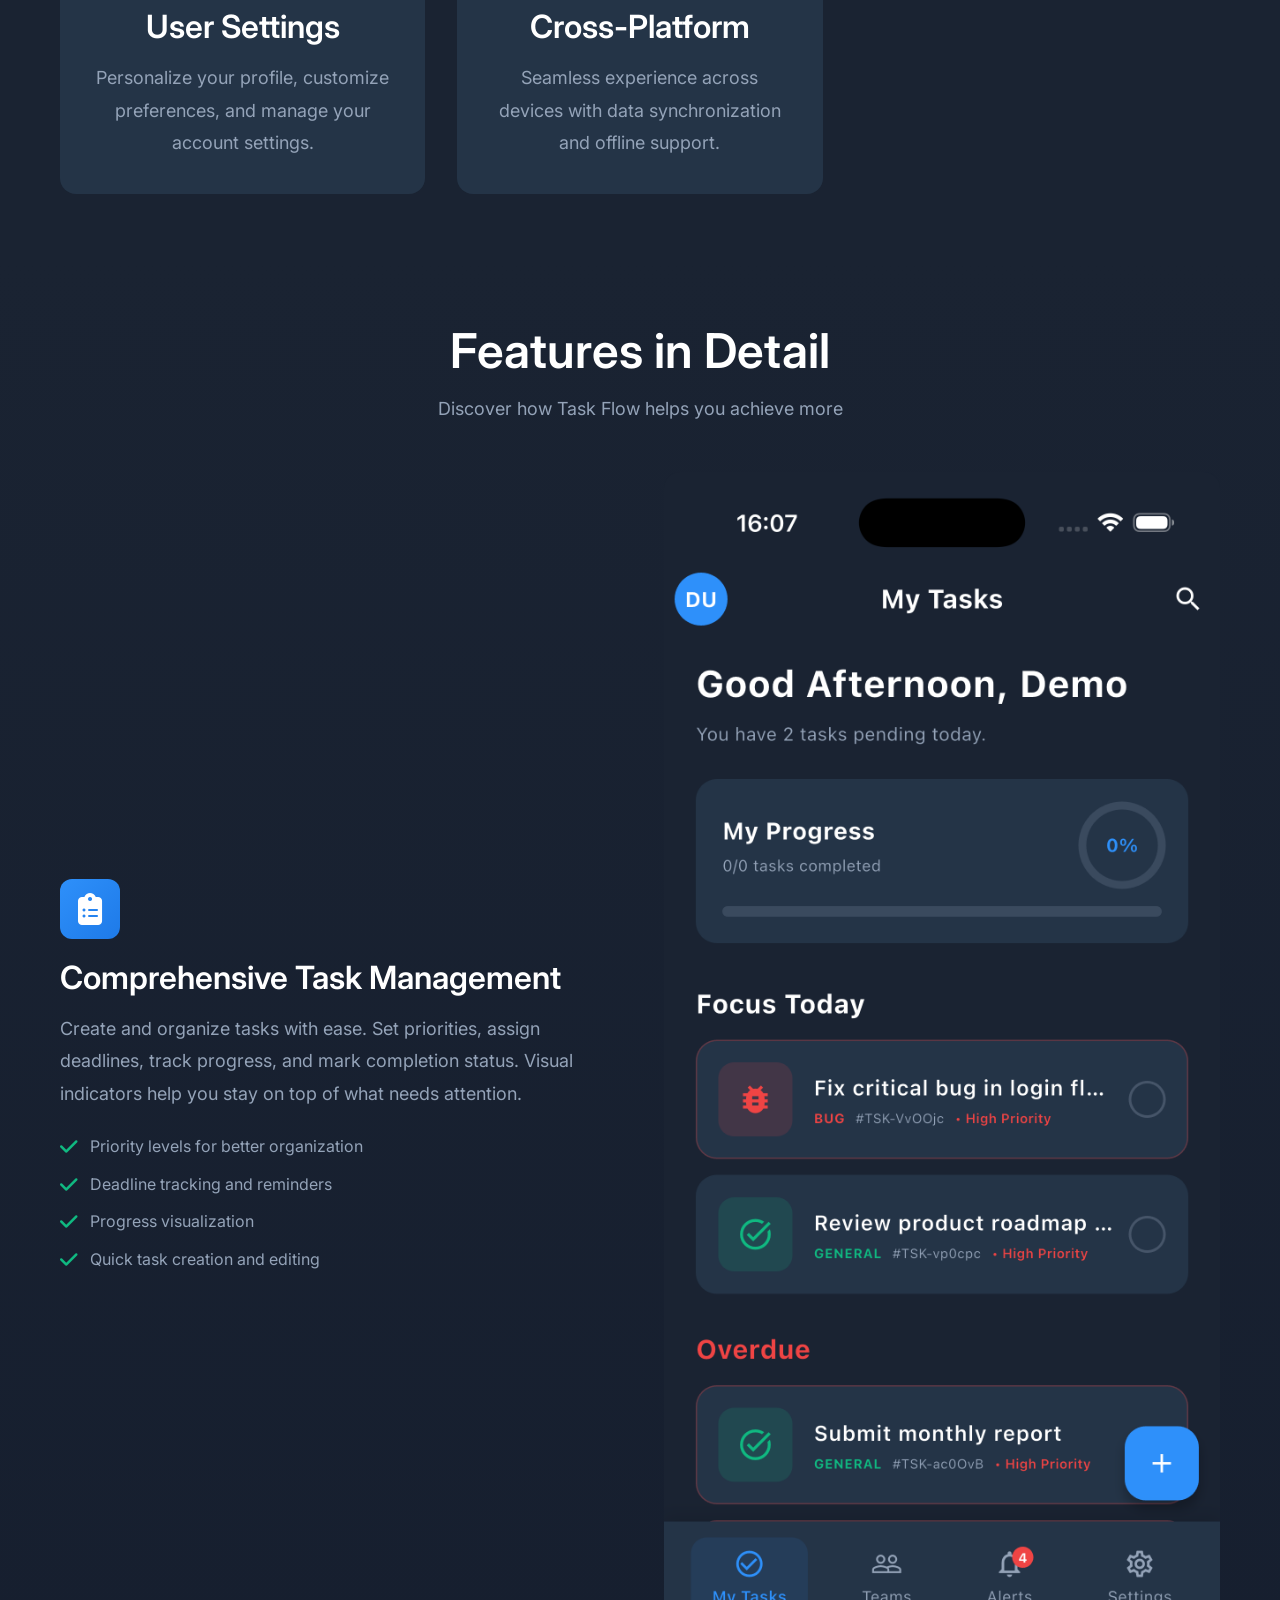
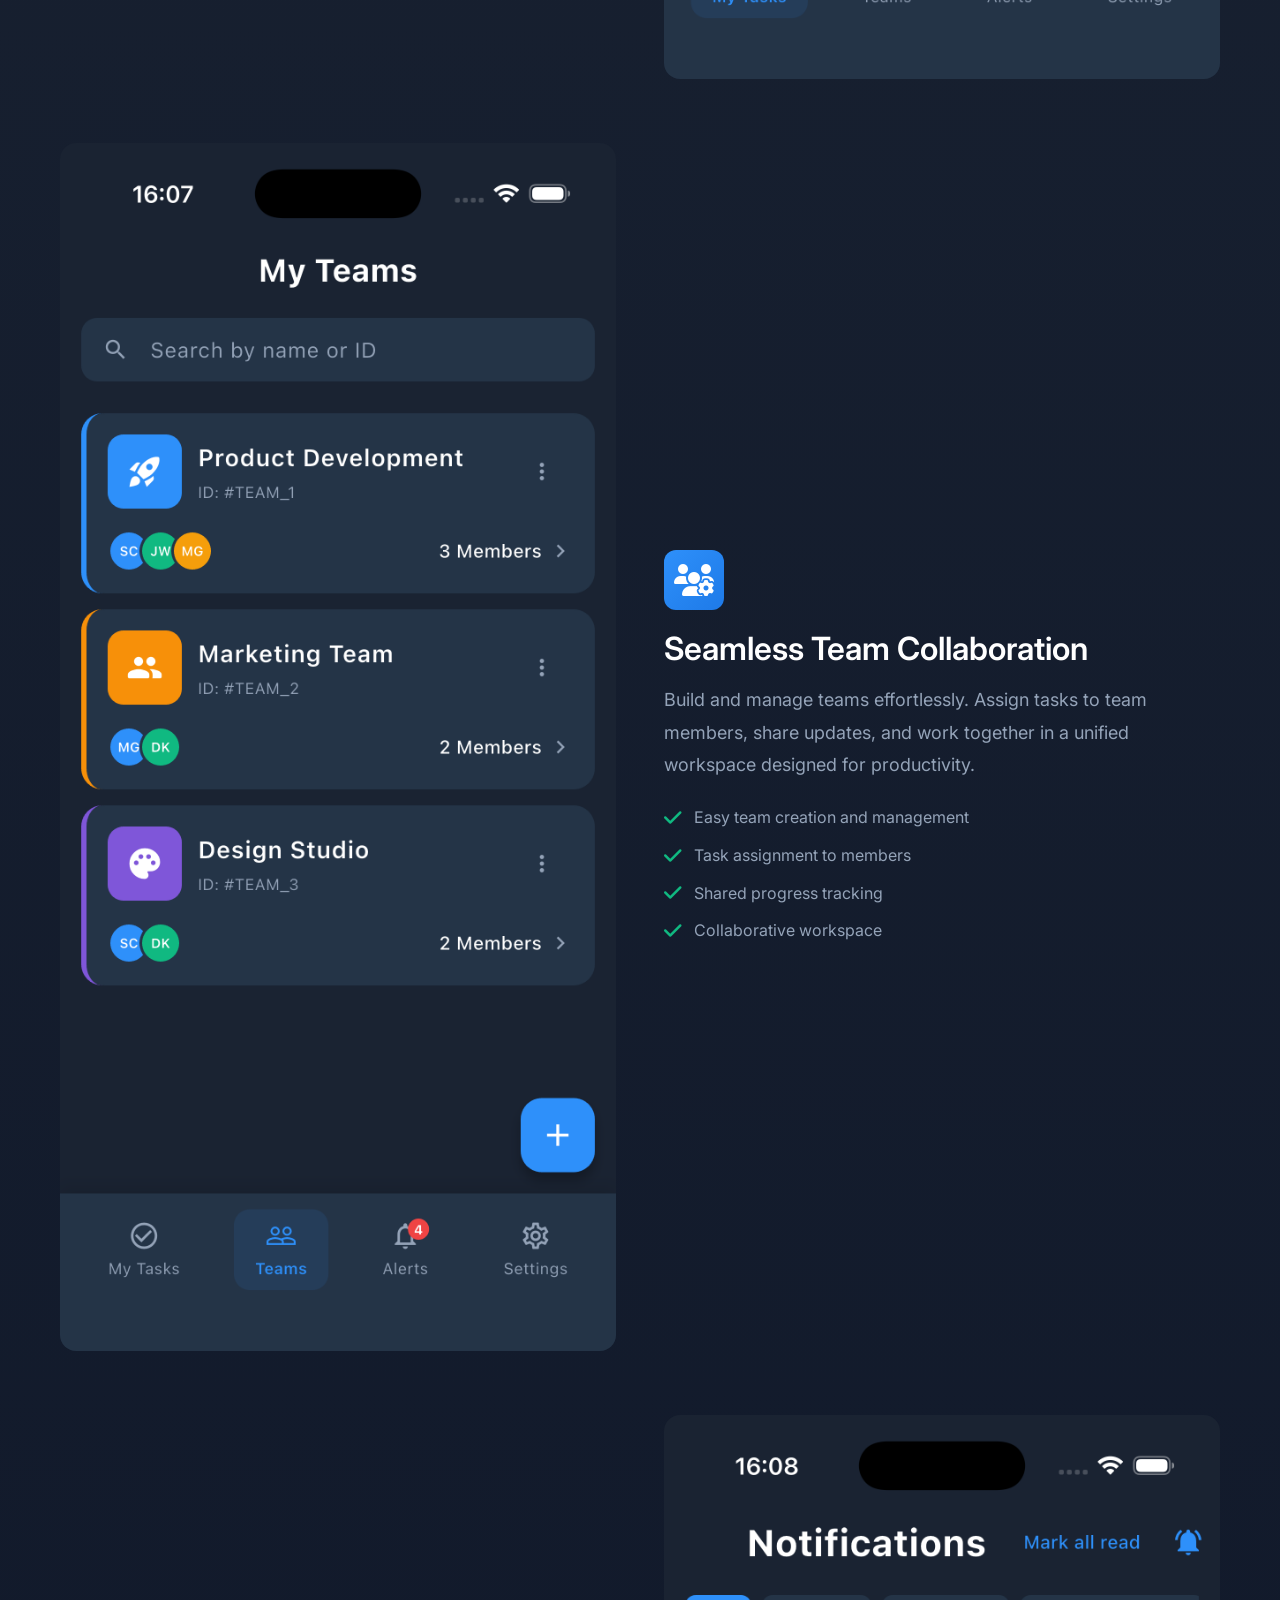
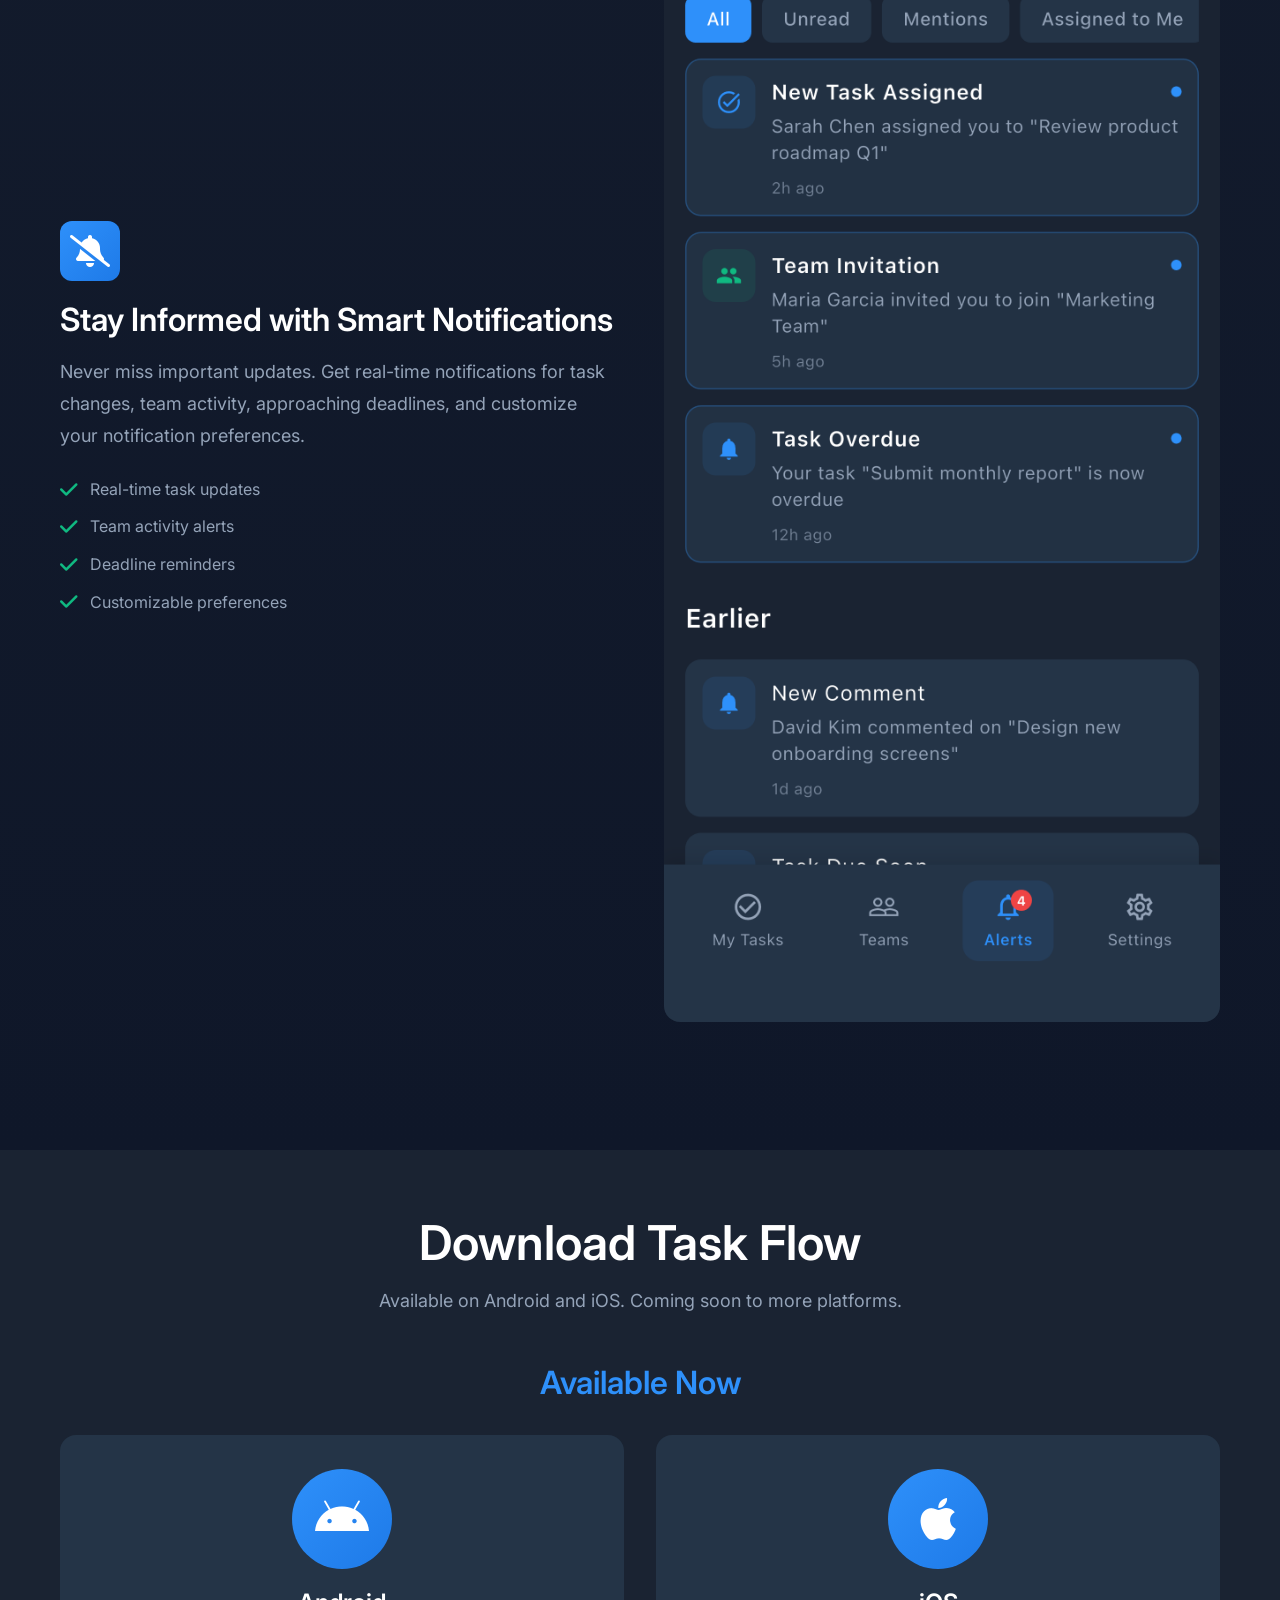
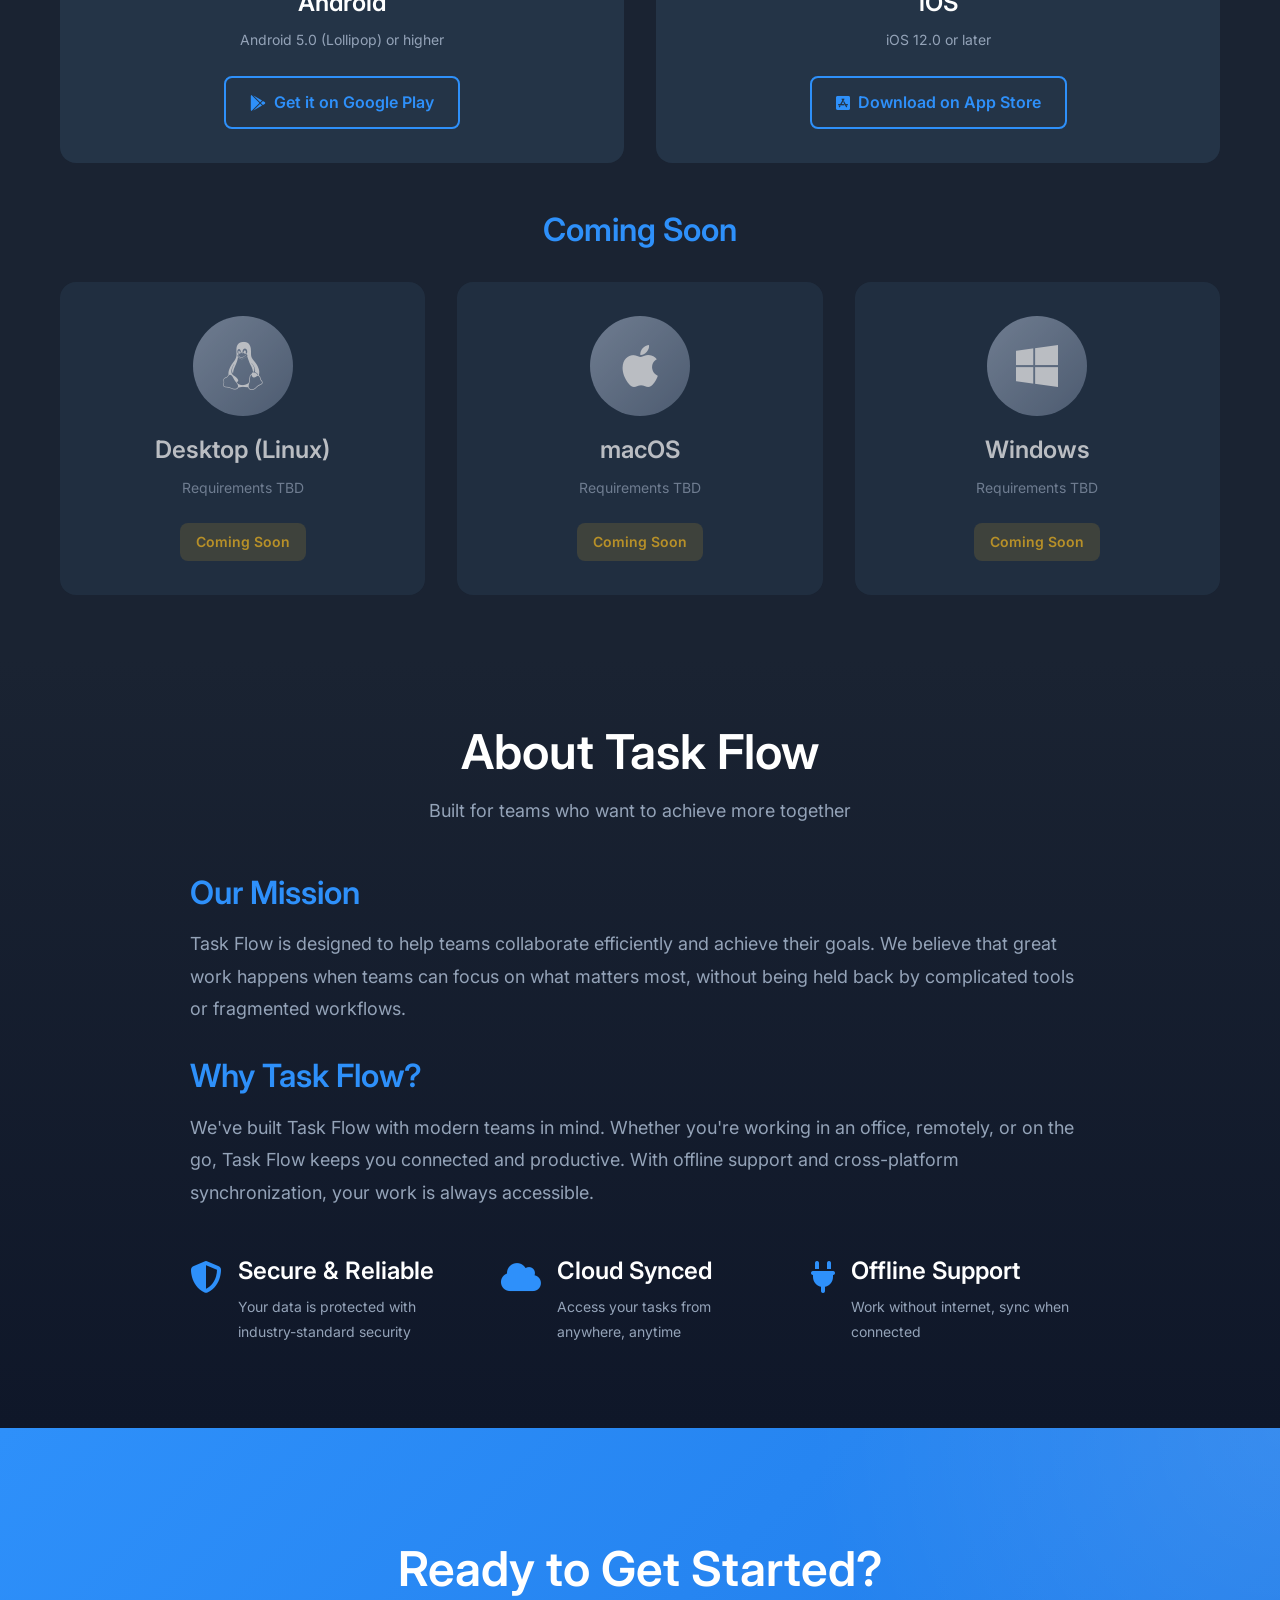
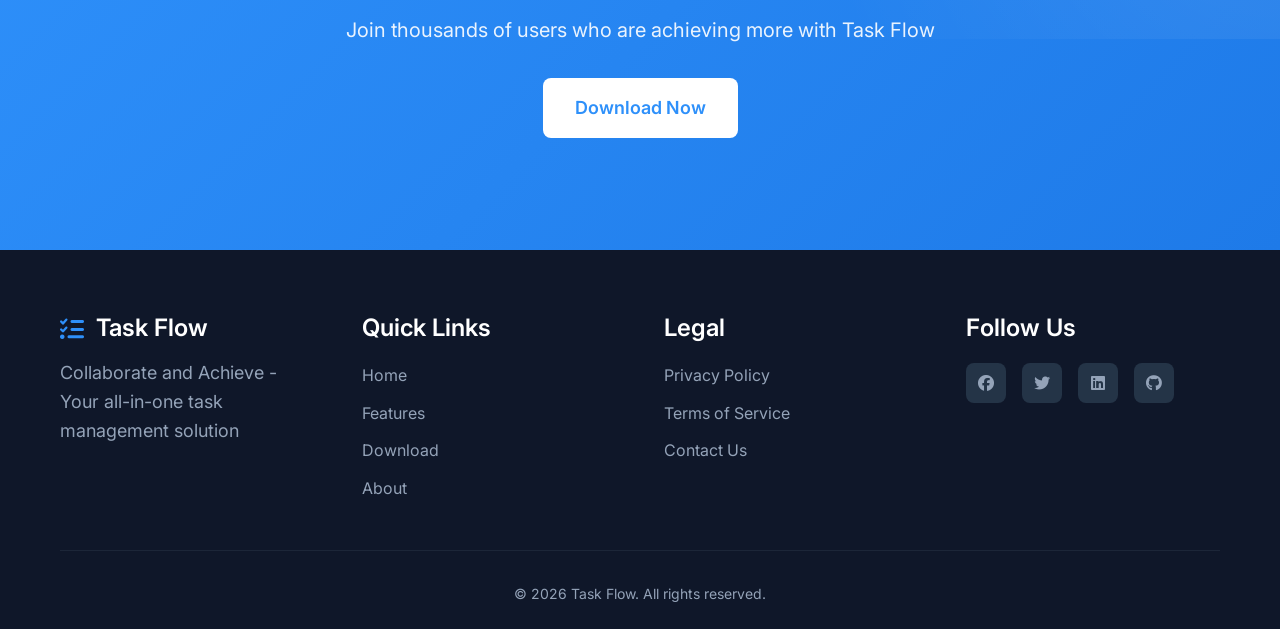
==== commit a813c5b3: "feat: updating screenshot" ====
--- a/docs/index.html
+++ b/docs/index.html
@@ -197,9 +197,8 @@
                         </ul>
                     </div>
                     <div class="feature-detail-image">
-                        <img src="images/screenshots/android/phone/task-management.svg" 
+                        <img src="images/screenshots/android/phone/task-management.png" 
                              alt="Task Flow Task Management Interface on Android" 
-                             class="screenshot-responsive"
                              loading="lazy"
                              style="max-width: 100%; height: auto; border-radius: var(--radius-16);">
                     </div>
@@ -224,9 +223,8 @@
                         </ul>
                     </div>
                     <div class="feature-detail-image">
-                        <img src="images/screenshots/android/phone/team-collaboration.svg" 
+                        <img src="images/screenshots/android/phone/team-collaboration.png" 
                              alt="Task Flow Team Collaboration Interface on Android" 
-                             class="screenshot-responsive"
                              loading="lazy"
                              style="max-width: 100%; height: auto; border-radius: var(--radius-16);">
                     </div>
@@ -251,9 +249,8 @@
                         </ul>
                     </div>
                     <div class="feature-detail-image">
-                        <img src="images/screenshots/android/phone/notifications.svg" 
+                        <img src="images/screenshots/android/phone/notifications.png" 
                              alt="Task Flow Smart Notifications on Android" 
-                             class="screenshot-responsive"
                              loading="lazy"
                              style="max-width: 100%; height: auto; border-radius: var(--radius-16);">
                     </div>
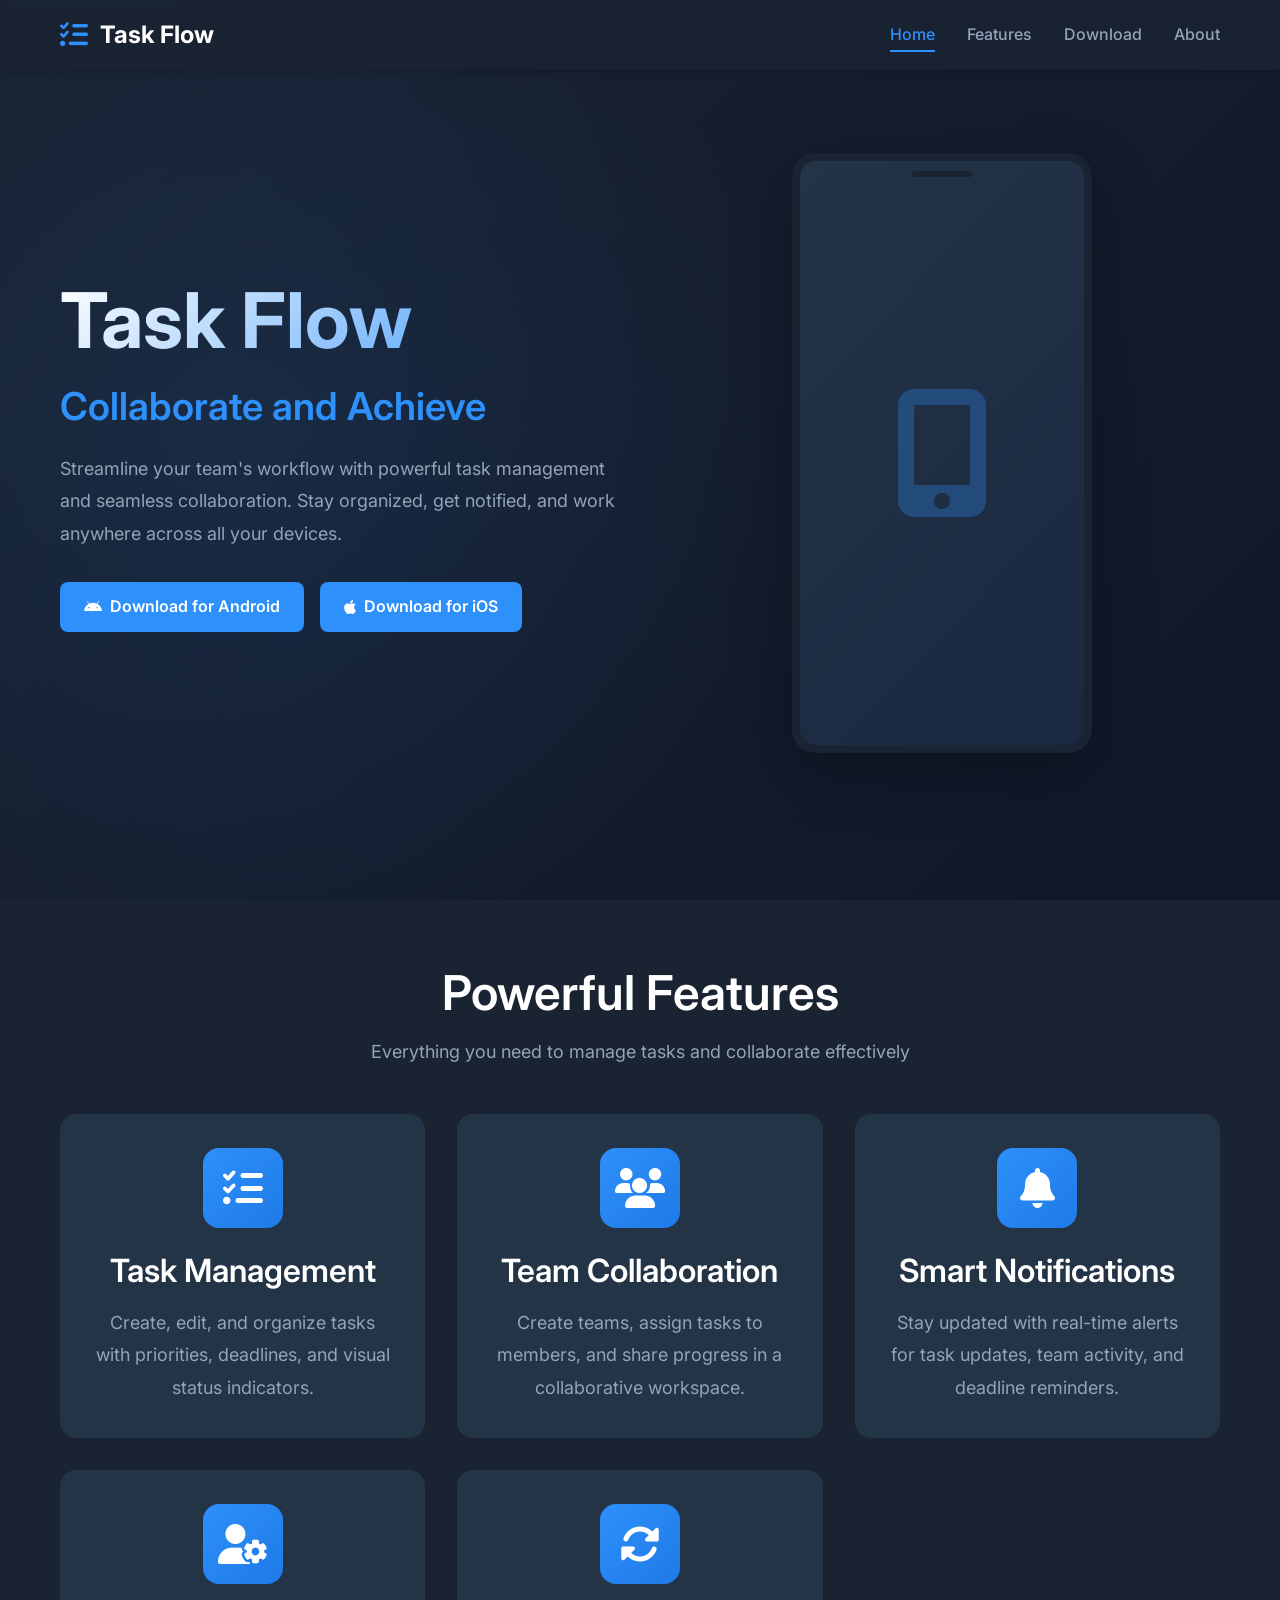
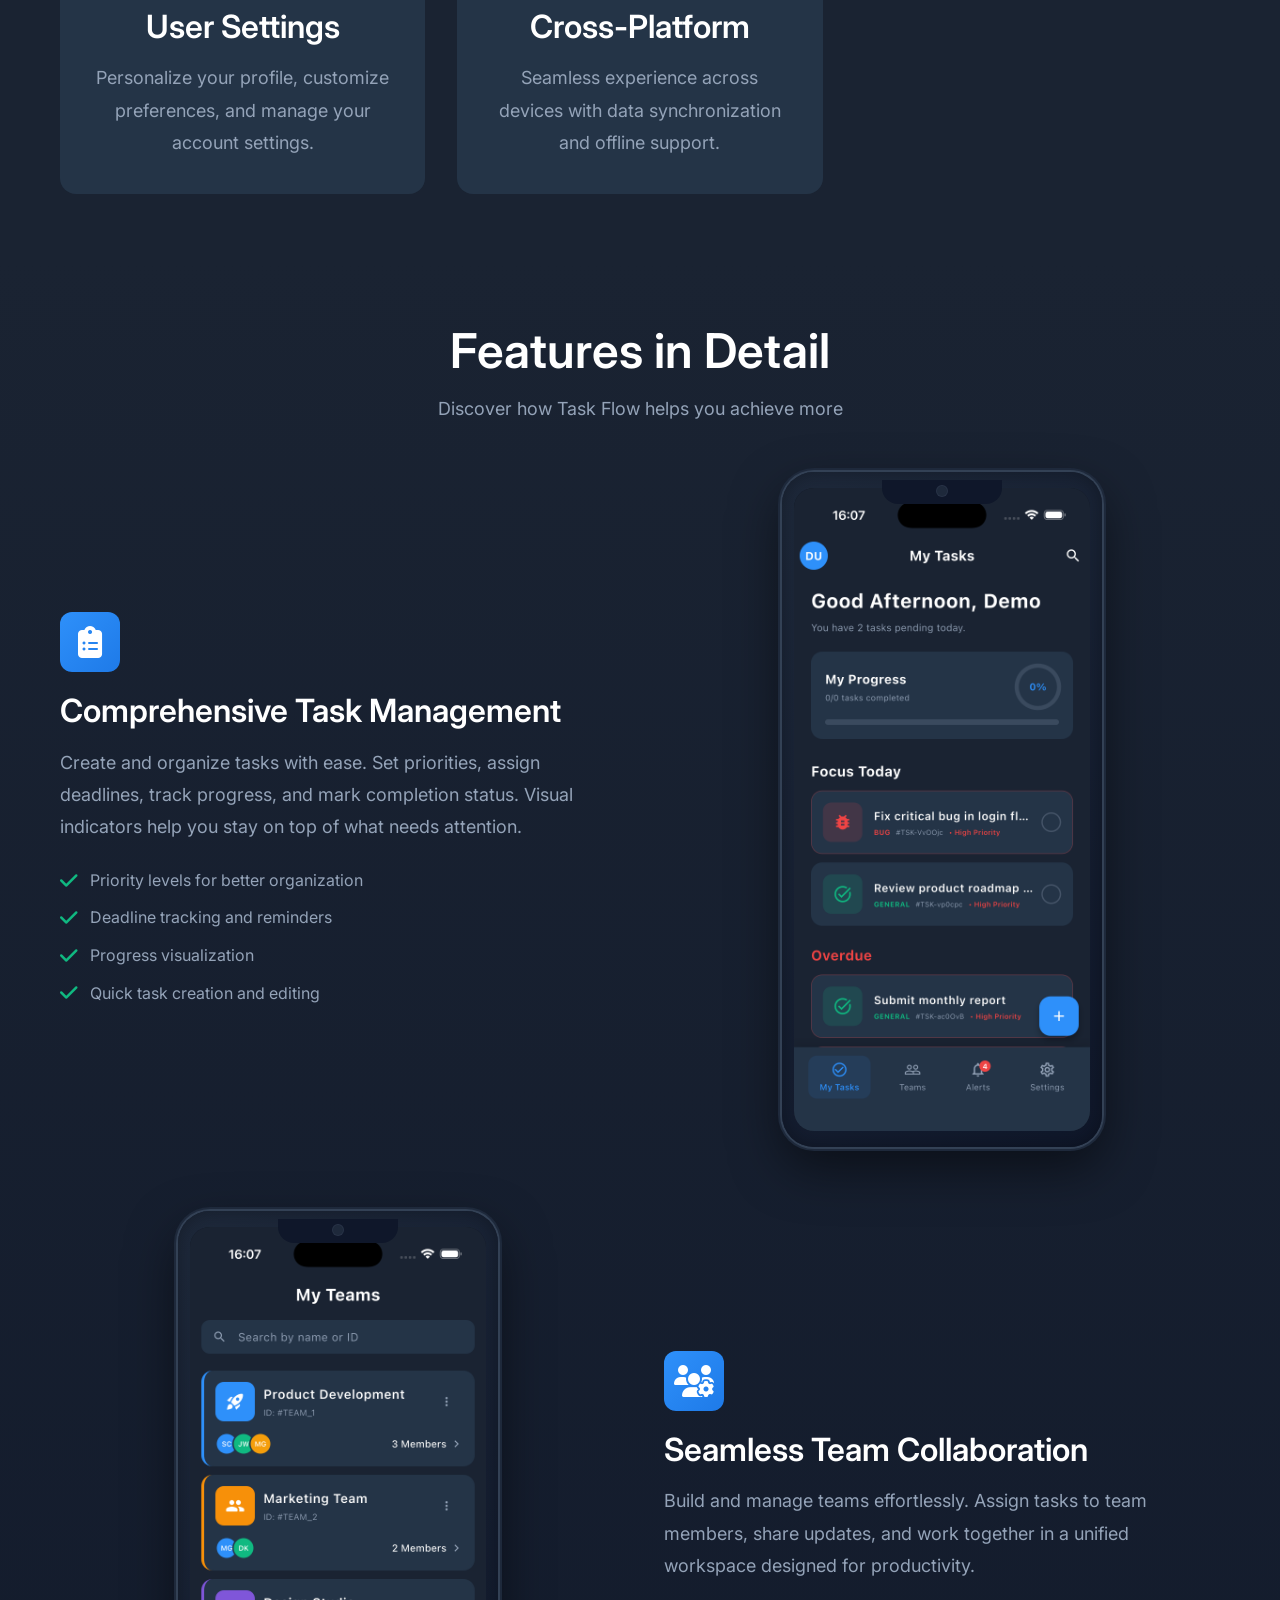
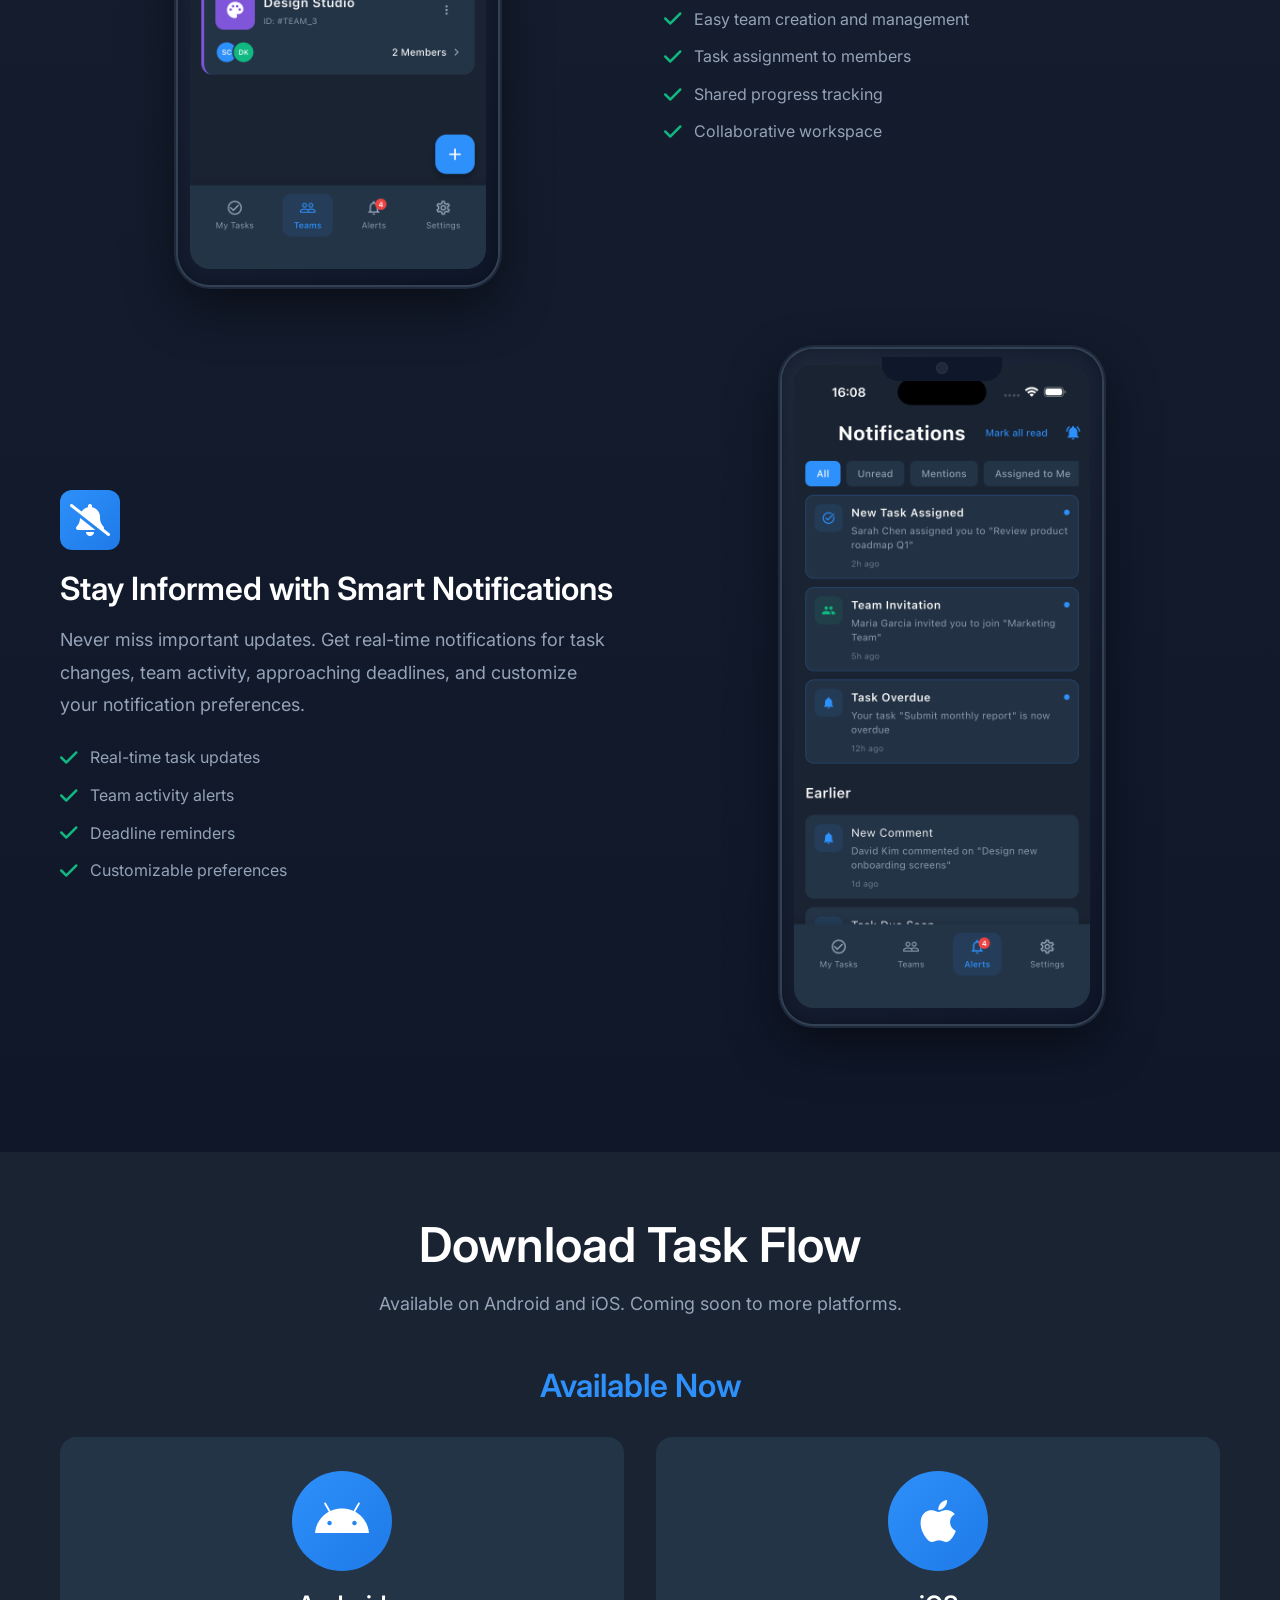
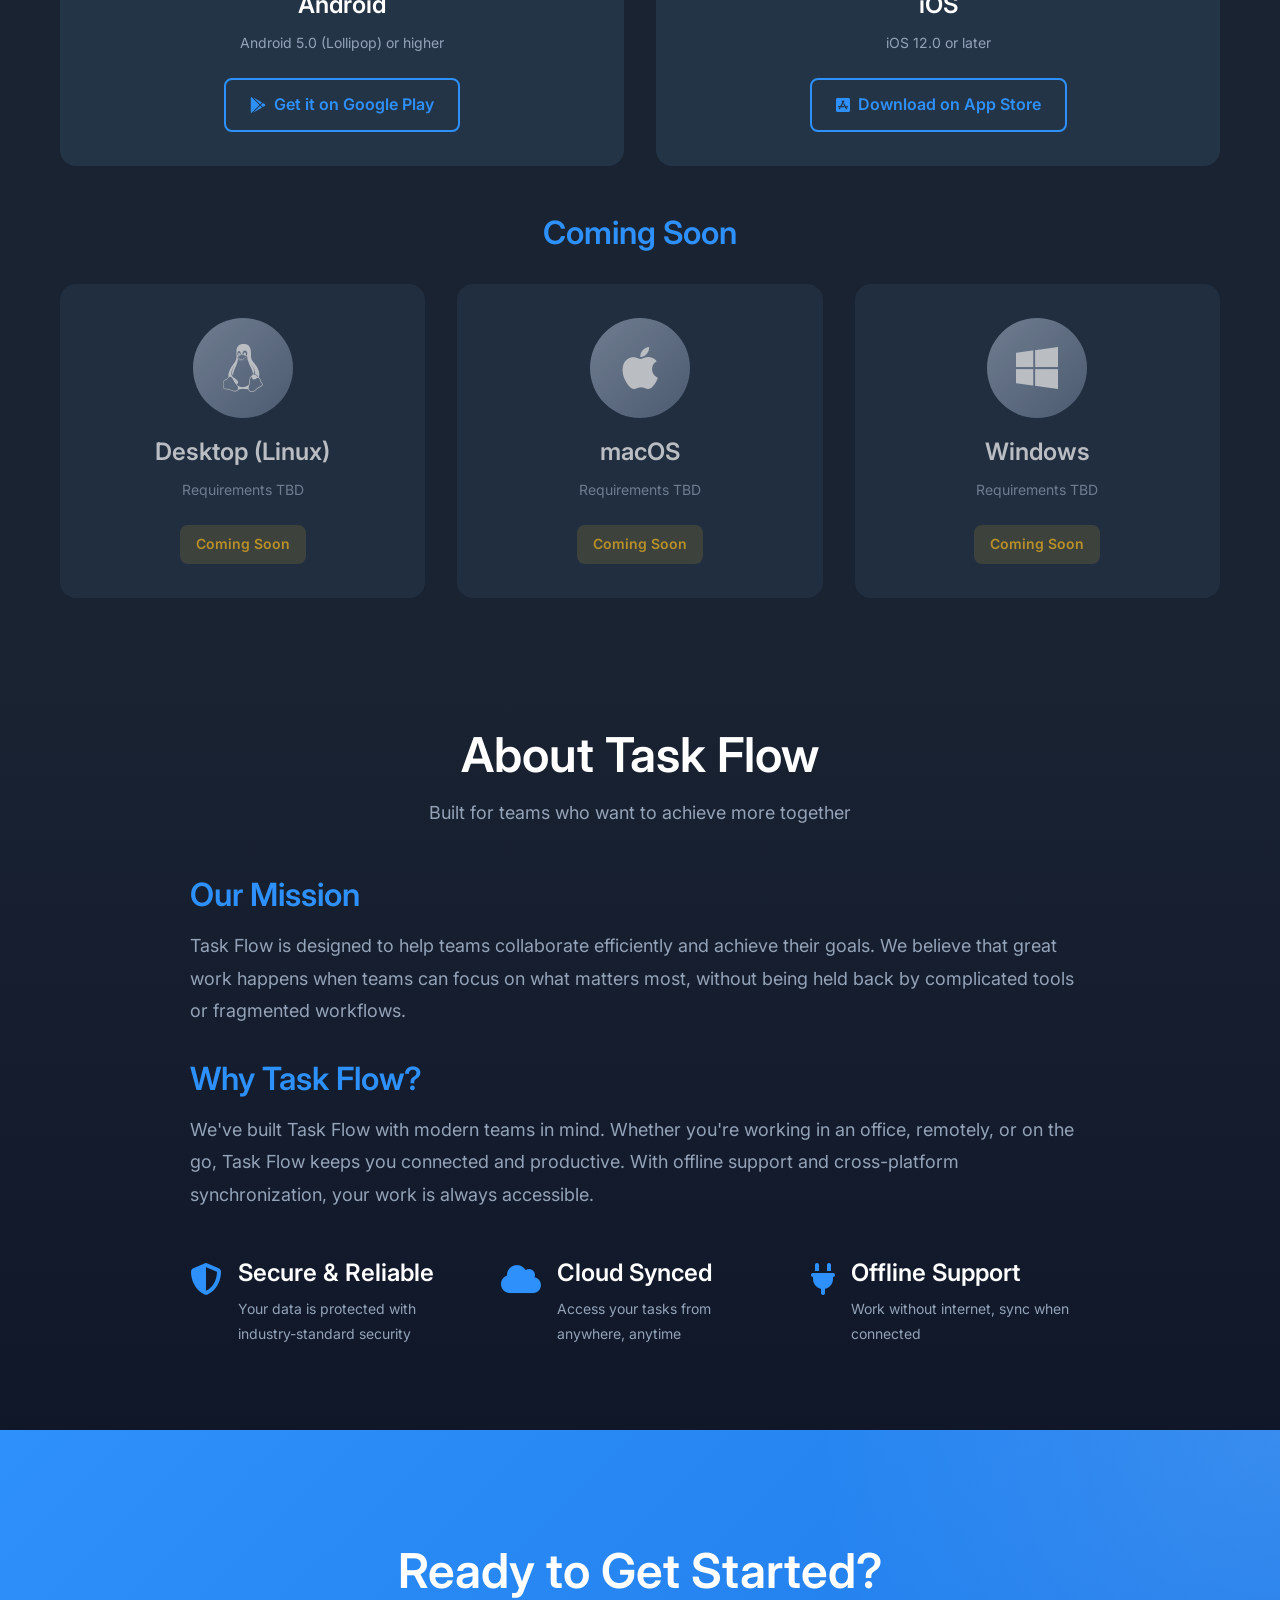
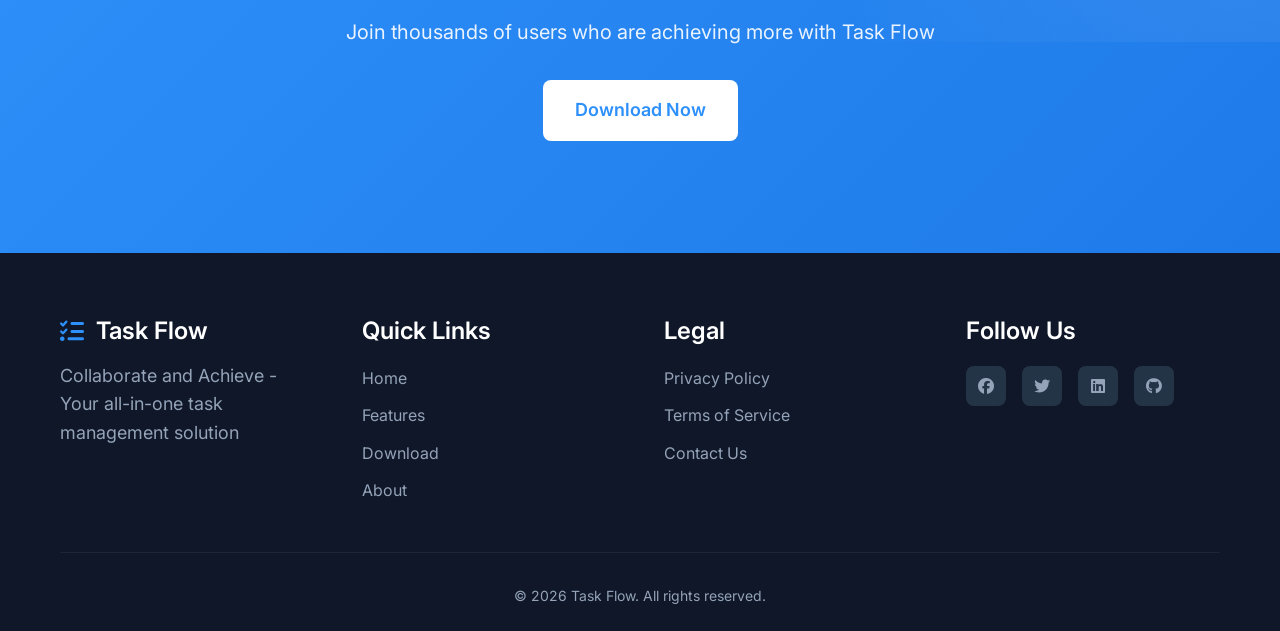
==== commit dcfccb3a: "Add mobile mockup frames for screenshots Co-authored-by: chingalo <4928914+chingalo@users.noreply.gi" ====
--- a/docs/index.html
+++ b/docs/index.html
@@ -197,10 +197,13 @@
                         </ul>
                     </div>
                     <div class="feature-detail-image">
-                        <img src="images/screenshots/android/phone/task-management.png" 
-                             alt="Task Flow Task Management Interface on Android" 
-                             loading="lazy"
-                             style="max-width: 100%; height: auto; border-radius: var(--radius-16);">
+                        <div class="mobile-mockup">
+                            <div class="mobile-mockup-screen">
+                                <img src="images/screenshots/android/phone/task-management.png" 
+                                     alt="Task Flow Task Management Interface on Android" 
+                                     loading="lazy">
+                            </div>
+                        </div>
                     </div>
                 </div>
 
@@ -223,10 +226,13 @@
                         </ul>
                     </div>
                     <div class="feature-detail-image">
-                        <img src="images/screenshots/android/phone/team-collaboration.png" 
-                             alt="Task Flow Team Collaboration Interface on Android" 
-                             loading="lazy"
-                             style="max-width: 100%; height: auto; border-radius: var(--radius-16);">
+                        <div class="mobile-mockup">
+                            <div class="mobile-mockup-screen">
+                                <img src="images/screenshots/android/phone/team-collaboration.png" 
+                                     alt="Task Flow Team Collaboration Interface on Android" 
+                                     loading="lazy">
+                            </div>
+                        </div>
                     </div>
                 </div>
 
@@ -249,10 +255,13 @@
                         </ul>
                     </div>
                     <div class="feature-detail-image">
-                        <img src="images/screenshots/android/phone/notifications.png" 
-                             alt="Task Flow Smart Notifications on Android" 
-                             loading="lazy"
-                             style="max-width: 100%; height: auto; border-radius: var(--radius-16);">
+                        <div class="mobile-mockup">
+                            <div class="mobile-mockup-screen">
+                                <img src="images/screenshots/android/phone/notifications.png" 
+                                     alt="Task Flow Smart Notifications on Android" 
+                                     loading="lazy">
+                            </div>
+                        </div>
                     </div>
                 </div>
             </div>
--- a/docs/css/styles.css
+++ b/docs/css/styles.css
@@ -511,6 +511,67 @@
     display: flex;
     justify-content: center;
     align-items: center;
+}
+
+/* Mobile Mockup Frame for Screenshots */
+.mobile-mockup {
+    position: relative;
+    width: 320px;
+    max-width: 100%;
+    padding: 16px 12px;
+    background: linear-gradient(135deg, #1e293b 0%, #0f172a 100%);
+    border-radius: 32px;
+    box-shadow: 
+        0 0 0 2px #334155,
+        0 0 0 4px #1e293b,
+        0 20px 50px rgba(0, 0, 0, 0.5),
+        inset 0 0 20px rgba(0, 0, 0, 0.3);
+}
+
+/* Top notch/camera cutout */
+.mobile-mockup::before {
+    content: '';
+    position: absolute;
+    top: 8px;
+    left: 50%;
+    transform: translateX(-50%);
+    width: 120px;
+    height: 24px;
+    background: #0f172a;
+    border-radius: 0 0 16px 16px;
+    z-index: 2;
+}
+
+/* Camera dot */
+.mobile-mockup::after {
+    content: '';
+    position: absolute;
+    top: 14px;
+    left: 50%;
+    transform: translateX(-50%);
+    width: 10px;
+    height: 10px;
+    background: #1e293b;
+    border-radius: 50%;
+    z-index: 3;
+    box-shadow: 0 0 0 1px rgba(100, 116, 139, 0.3);
+}
+
+/* Screenshot container inside mockup */
+.mobile-mockup-screen {
+    position: relative;
+    width: 100%;
+    background: var(--dark-bg);
+    border-radius: 20px;
+    overflow: hidden;
+    box-shadow: inset 0 0 10px rgba(0, 0, 0, 0.5);
+}
+
+.mobile-mockup-screen img {
+    display: block;
+    width: 100%;
+    height: auto;
+    border-radius: 0;
 }
 
 .screenshot-placeholder {
@@ -996,6 +1057,27 @@
     .screenshot-placeholder {
         height: 400px;
     }
+    
+    .mobile-mockup {
+        width: 280px;
+        padding: 14px 10px;
+        border-radius: 28px;
+    }
+    
+    .mobile-mockup::before {
+        width: 100px;
+        height: 20px;
+    }
+    
+    .mobile-mockup::after {
+        top: 12px;
+        width: 8px;
+        height: 8px;
+    }
+    
+    .mobile-mockup-screen {
+        border-radius: 16px;
+    }
 }
 
 /* Touch-friendly tap targets on mobile */
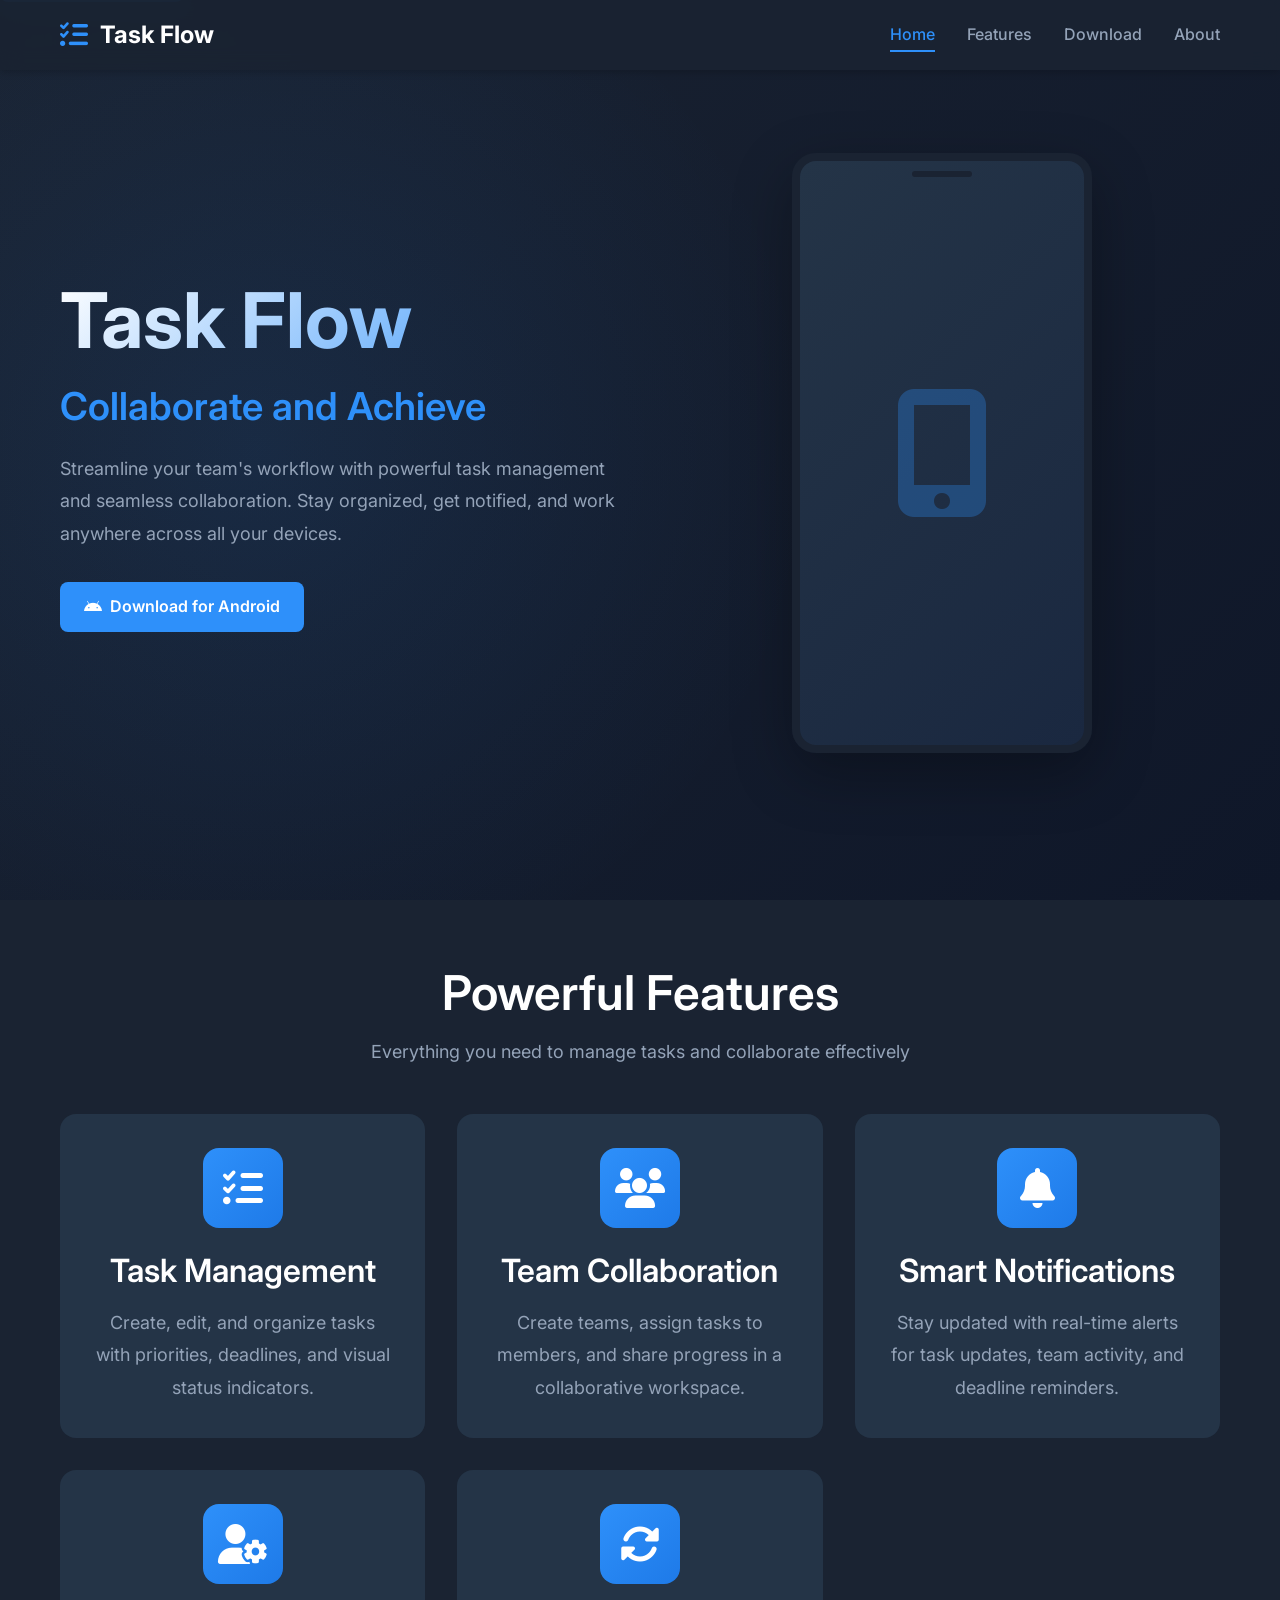
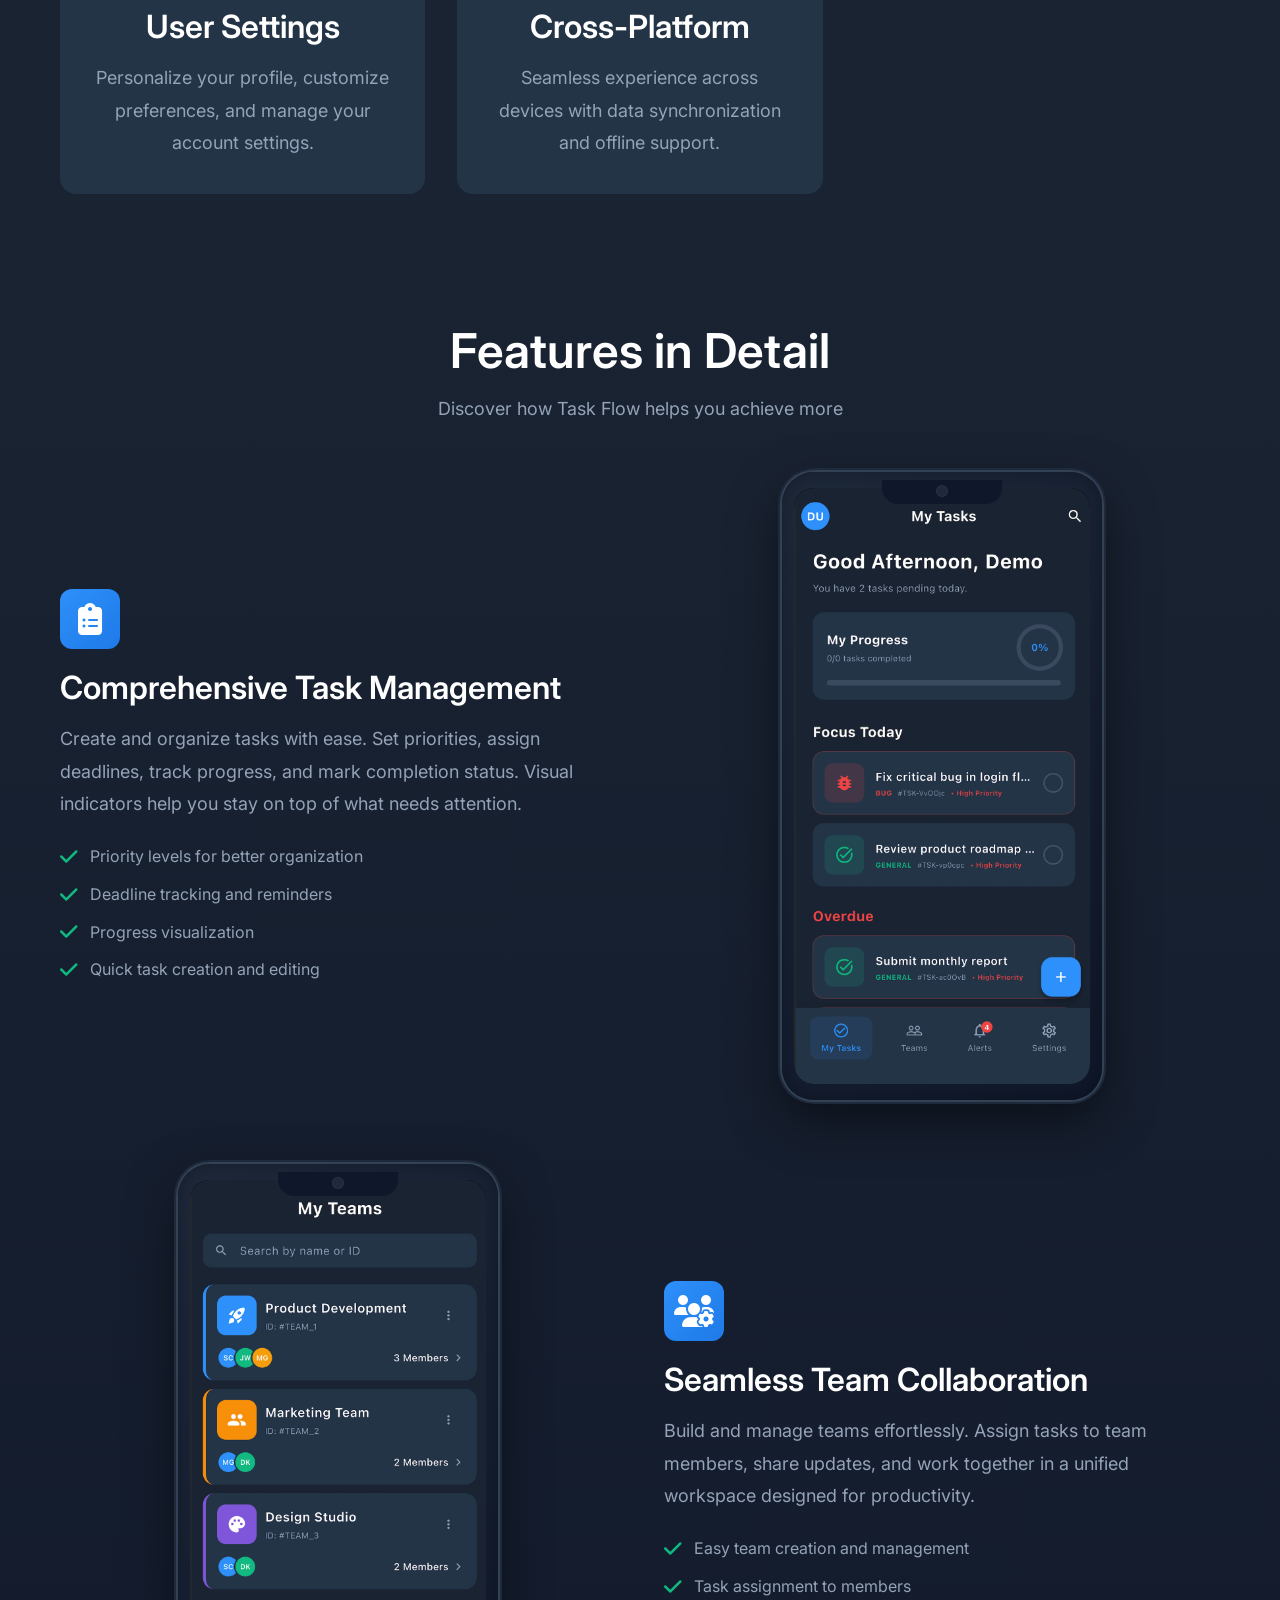
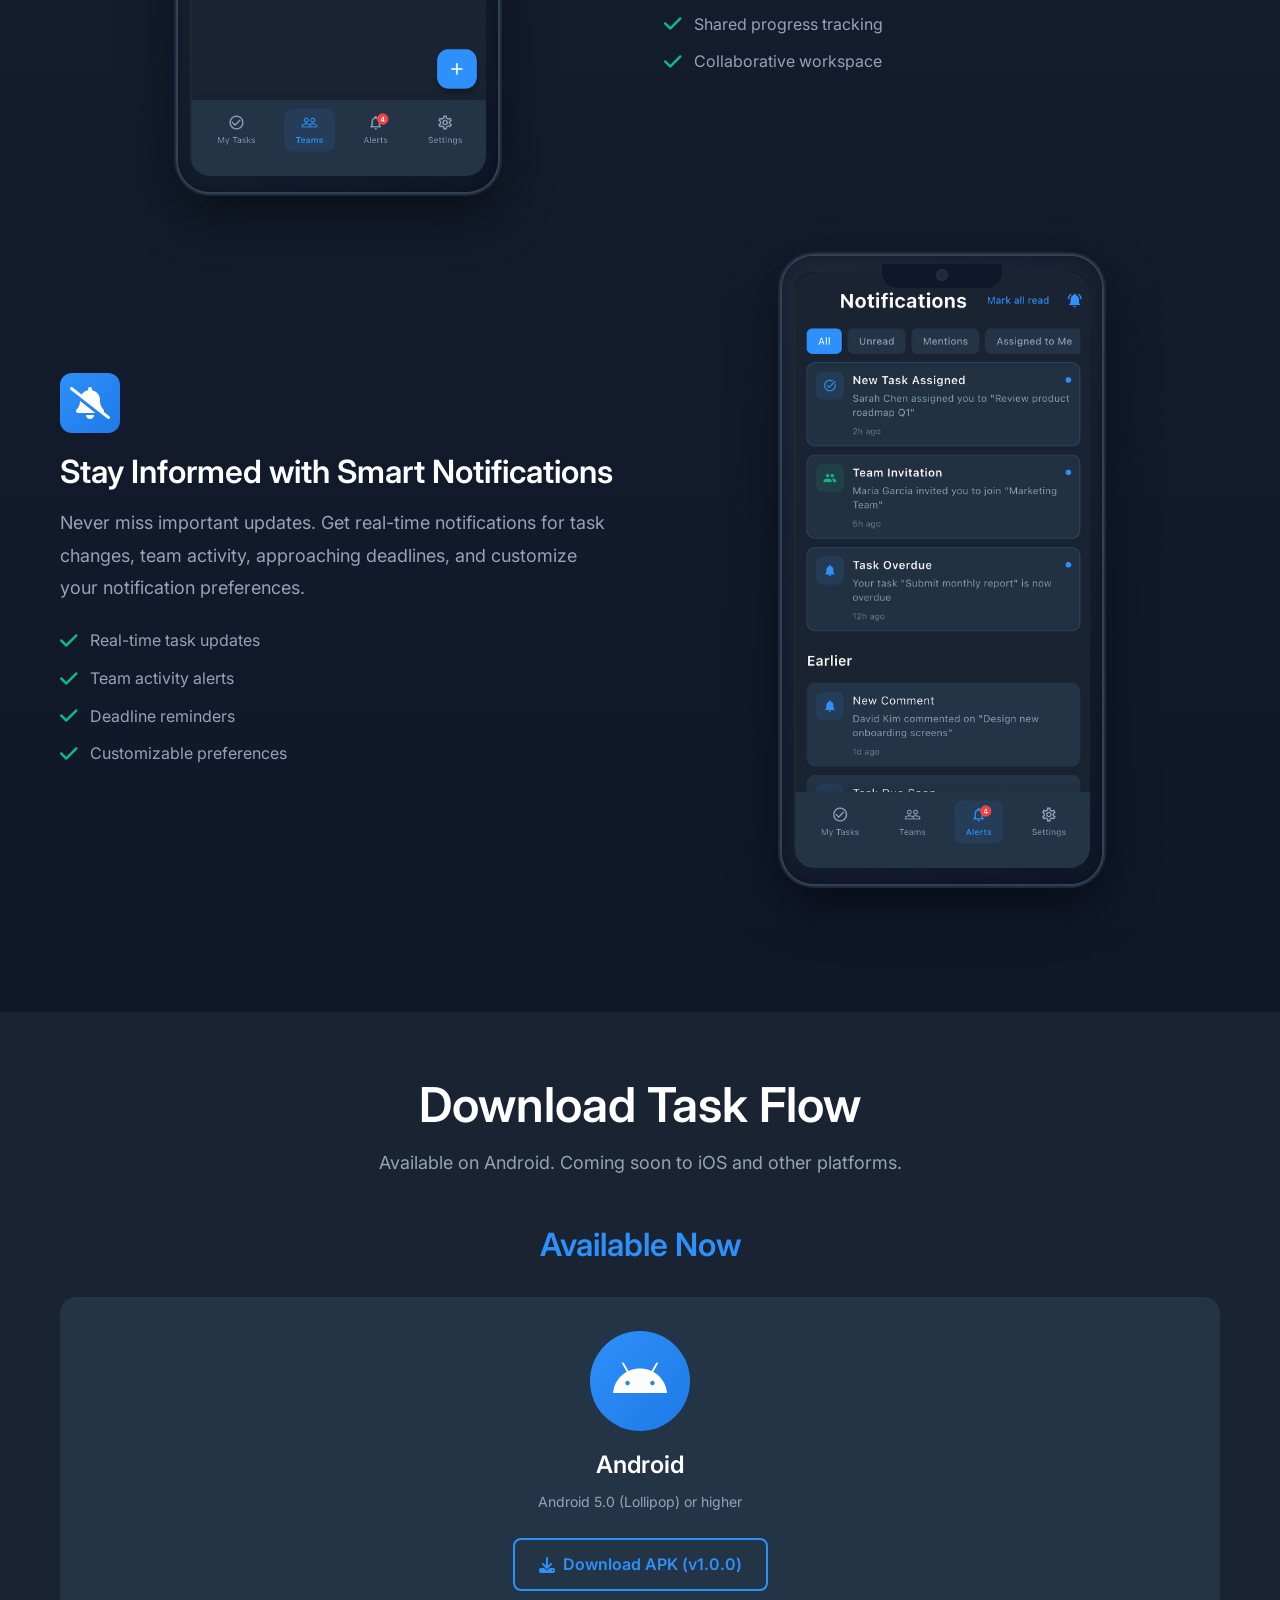
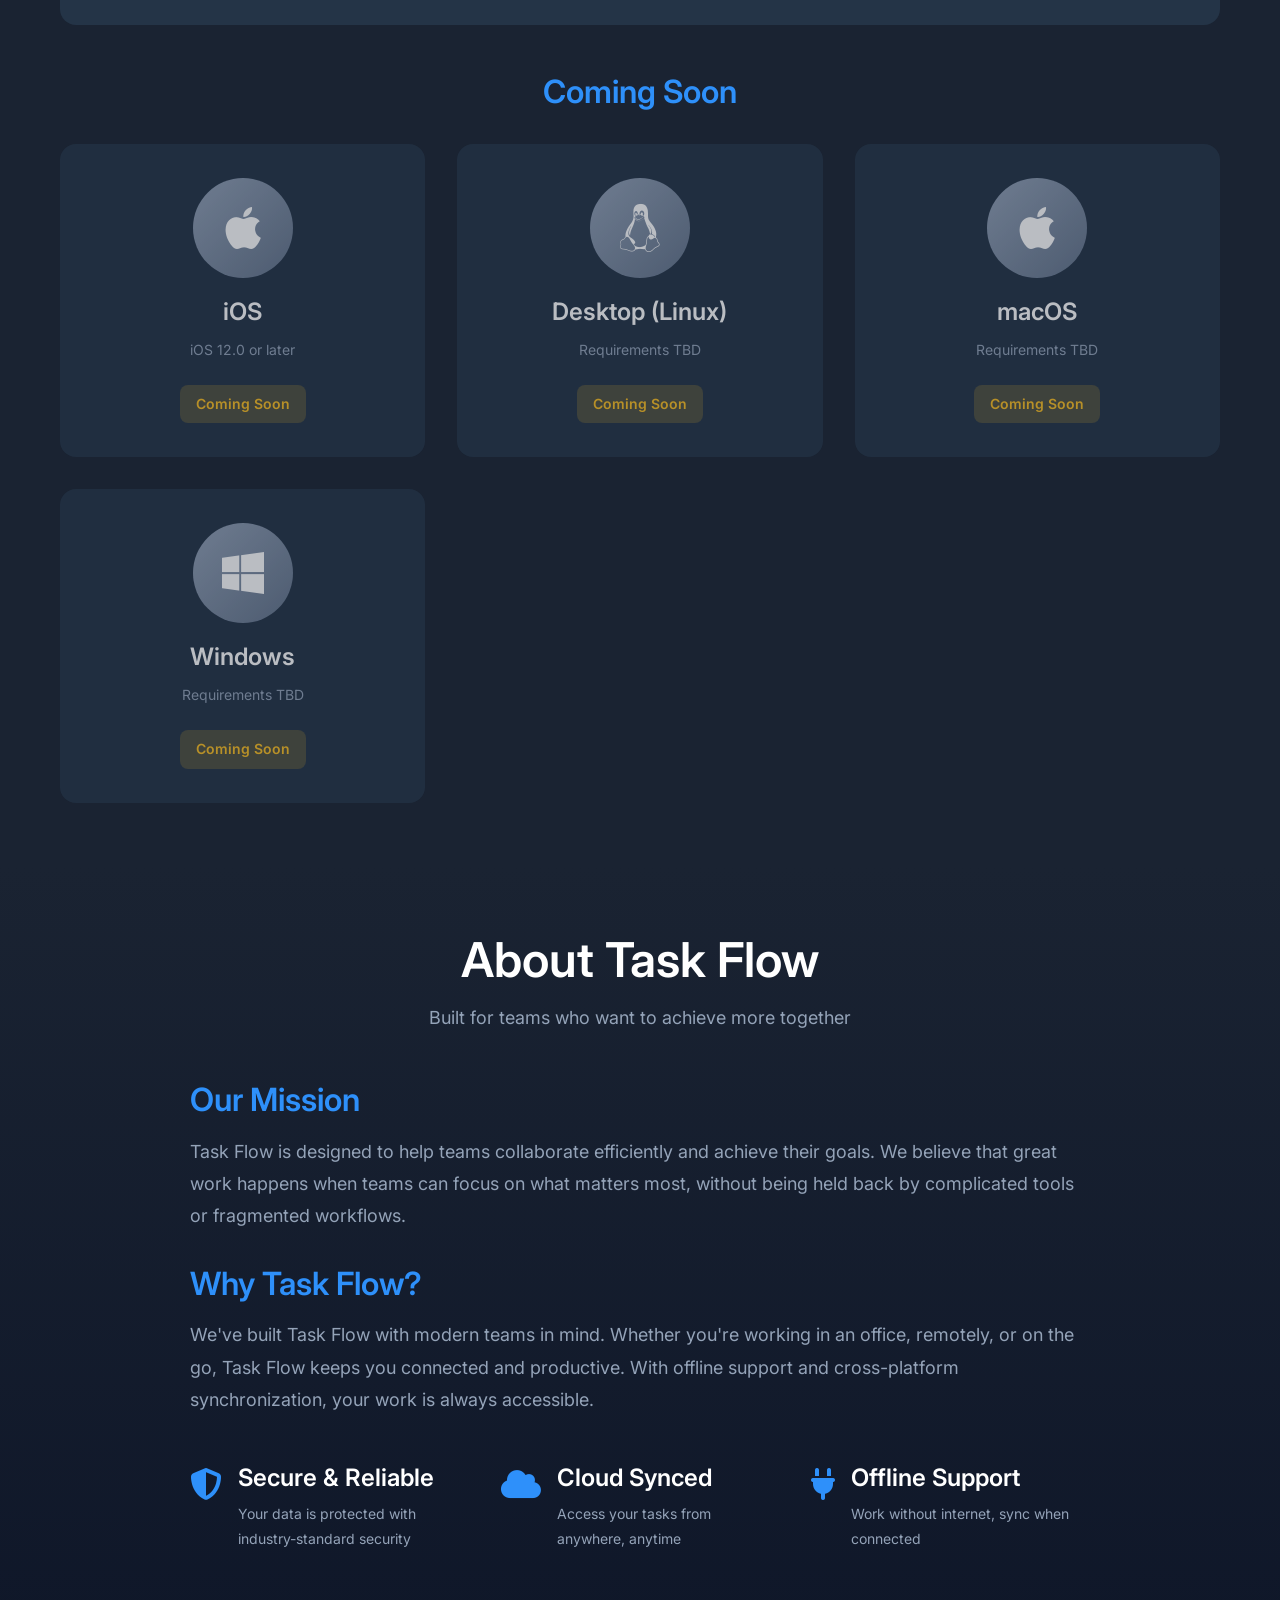
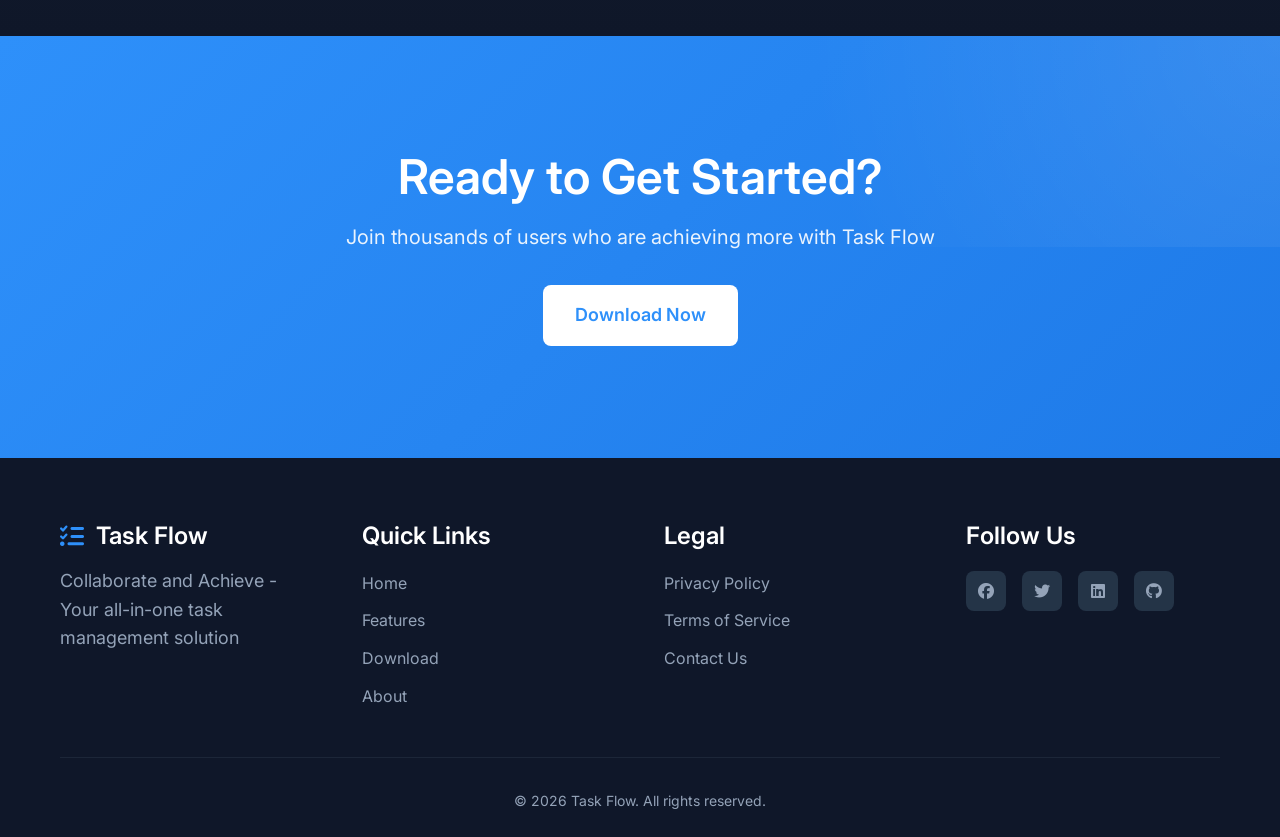
==== commit 67c6a59f: "Update download links: Android APK enabled, iOS moved to Coming Soon Co-authored-by: chingalo <49289" ====
--- a/docs/index.html
+++ b/docs/index.html
@@ -90,13 +90,9 @@
                         Stay organized, get notified, and work anywhere across all your devices.
                     </p>
                     <div class="hero-buttons">
-                        <a href="#download" class="button button-primary">
+                        <a href="https://github.com/chingalo-family/task-flow-website/releases/download/v1.0.0/task-flow-v1.0.0.apk" class="button button-primary">
                             <i class="fab fa-android"></i>
                             Download for Android
-                        </a>
-                        <a href="#download" class="button button-primary">
-                            <i class="fab fa-apple"></i>
-                            Download for iOS
                         </a>
                     </div>
                 </div>
@@ -272,7 +268,7 @@
             <div class="container">
                 <div class="section-header" data-aos="fade-up">
                     <h2 class="section-title">Download Task Flow</h2>
-                    <p class="section-description">Available on Android and iOS. Coming soon to more platforms.</p>
+                    <p class="section-description">Available on Android. Coming soon to iOS and other platforms.</p>
                 </div>
 
                 <div class="download-grid">
@@ -288,22 +284,9 @@
                                 </div>
                                 <h4 class="platform-name">Android</h4>
                                 <p class="platform-requirements">Android 5.0 (Lollipop) or higher</p>
-                                <a href="#" class="button button-download">
-                                    <i class="fab fa-google-play"></i>
-                                    Get it on Google Play
-                                </a>
-                            </div>
-
-                            <!-- iOS -->
-                            <div class="platform-card available">
-                                <div class="platform-icon">
-                                    <i class="fab fa-apple"></i>
-                                </div>
-                                <h4 class="platform-name">iOS</h4>
-                                <p class="platform-requirements">iOS 12.0 or later</p>
-                                <a href="#" class="button button-download">
-                                    <i class="fab fa-app-store-ios"></i>
-                                    Download on App Store
+                                <a href="https://github.com/chingalo-family/task-flow-website/releases/download/v1.0.0/task-flow-v1.0.0.apk" class="button button-download">
+                                    <i class="fas fa-download"></i>
+                                    Download APK (v1.0.0)
                                 </a>
                             </div>
                         </div>
@@ -314,6 +297,16 @@
                         <h3 class="download-category-title">Coming Soon</h3>
                         
                         <div class="platform-cards">
+                            <!-- iOS -->
+                            <div class="platform-card coming-soon">
+                                <div class="platform-icon">
+                                    <i class="fab fa-apple"></i>
+                                </div>
+                                <h4 class="platform-name">iOS</h4>
+                                <p class="platform-requirements">iOS 12.0 or later</p>
+                                <span class="badge badge-coming-soon">Coming Soon</span>
+                            </div>
+
                             <!-- Desktop -->
                             <div class="platform-card coming-soon">
                                 <div class="platform-icon">
--- a/docs/css/styles.css
+++ b/docs/css/styles.css
@@ -561,7 +561,7 @@
 .mobile-mockup-screen {
     position: relative;
     width: 100%;
-    background: var(--dark-bg);
+    background: #000;
     border-radius: 20px;
     overflow: hidden;
     box-shadow: inset 0 0 10px rgba(0, 0, 0, 0.5);
@@ -1067,10 +1067,11 @@
     .mobile-mockup::before {
         width: 100px;
         height: 20px;
+        border-radius: 0 0 14px 14px;
     }
     
     .mobile-mockup::after {
-        top: 12px;
+        top: 11px;
         width: 8px;
         height: 8px;
     }
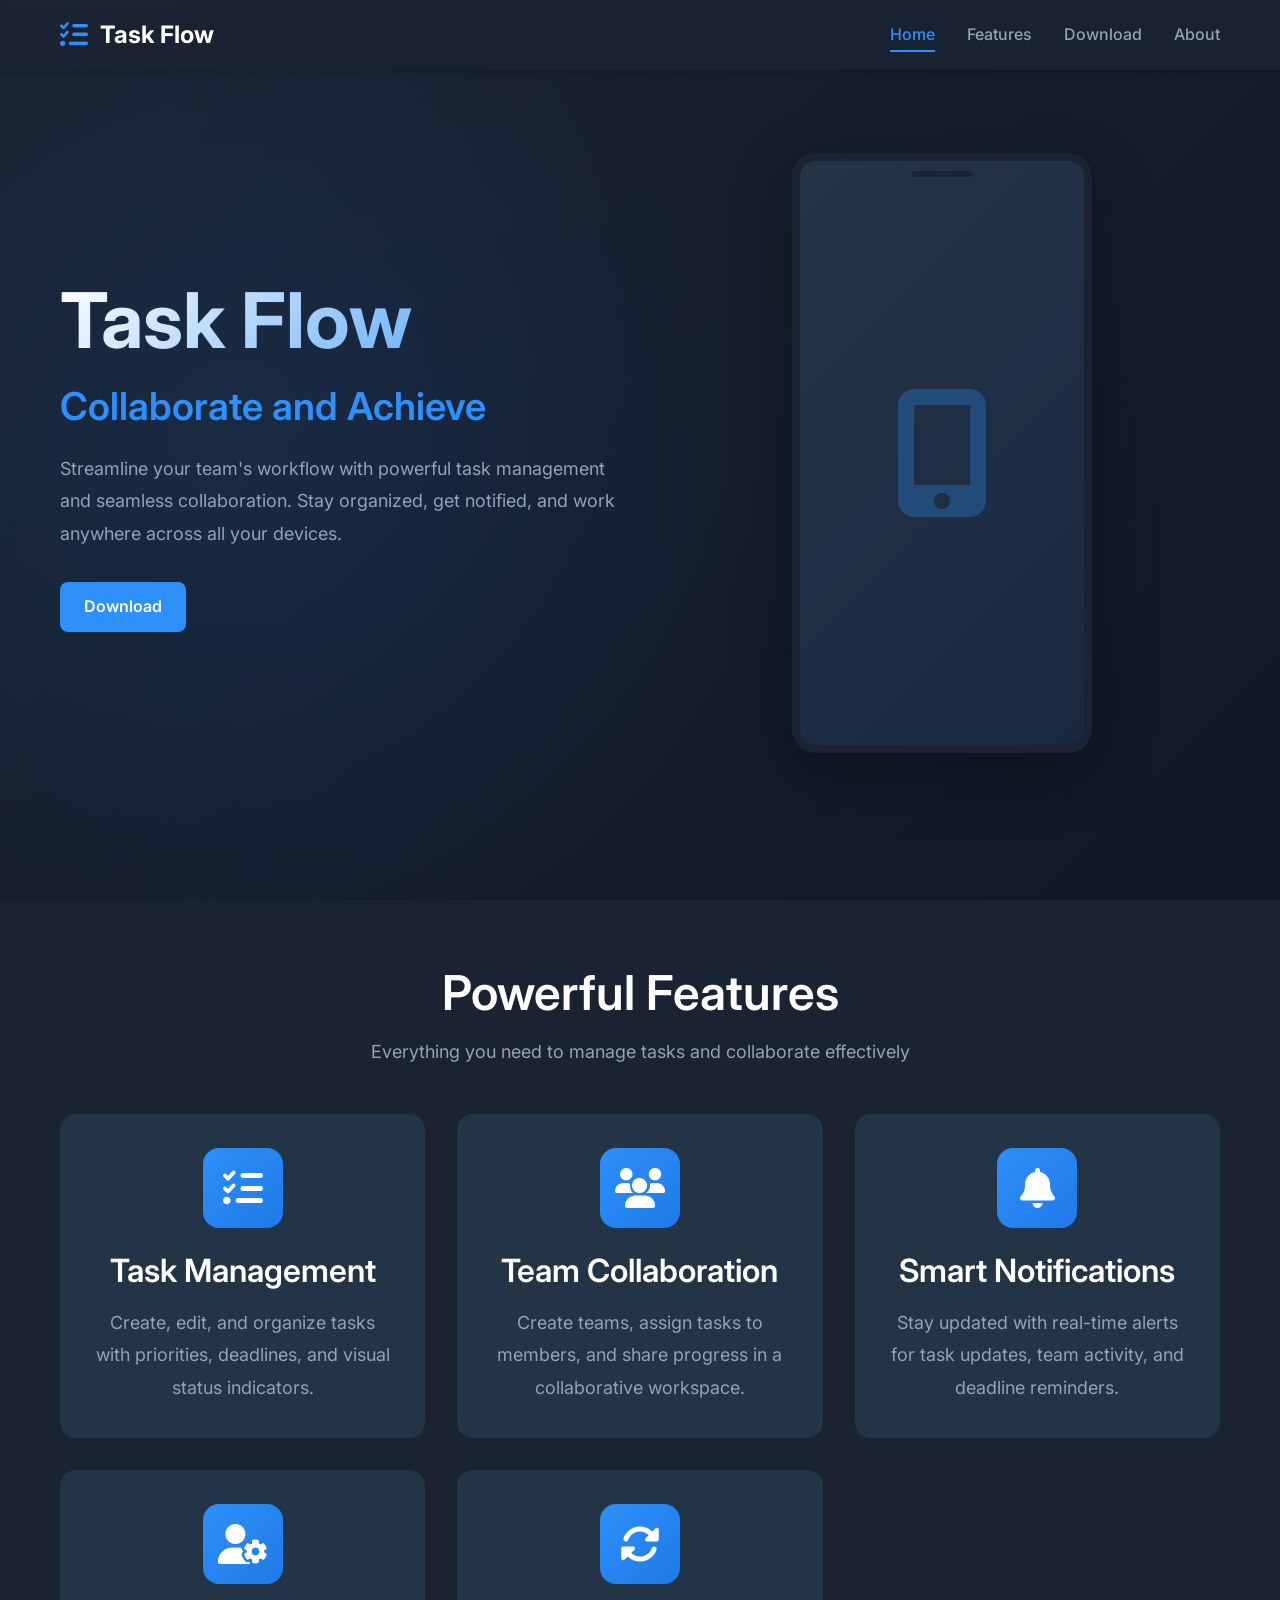
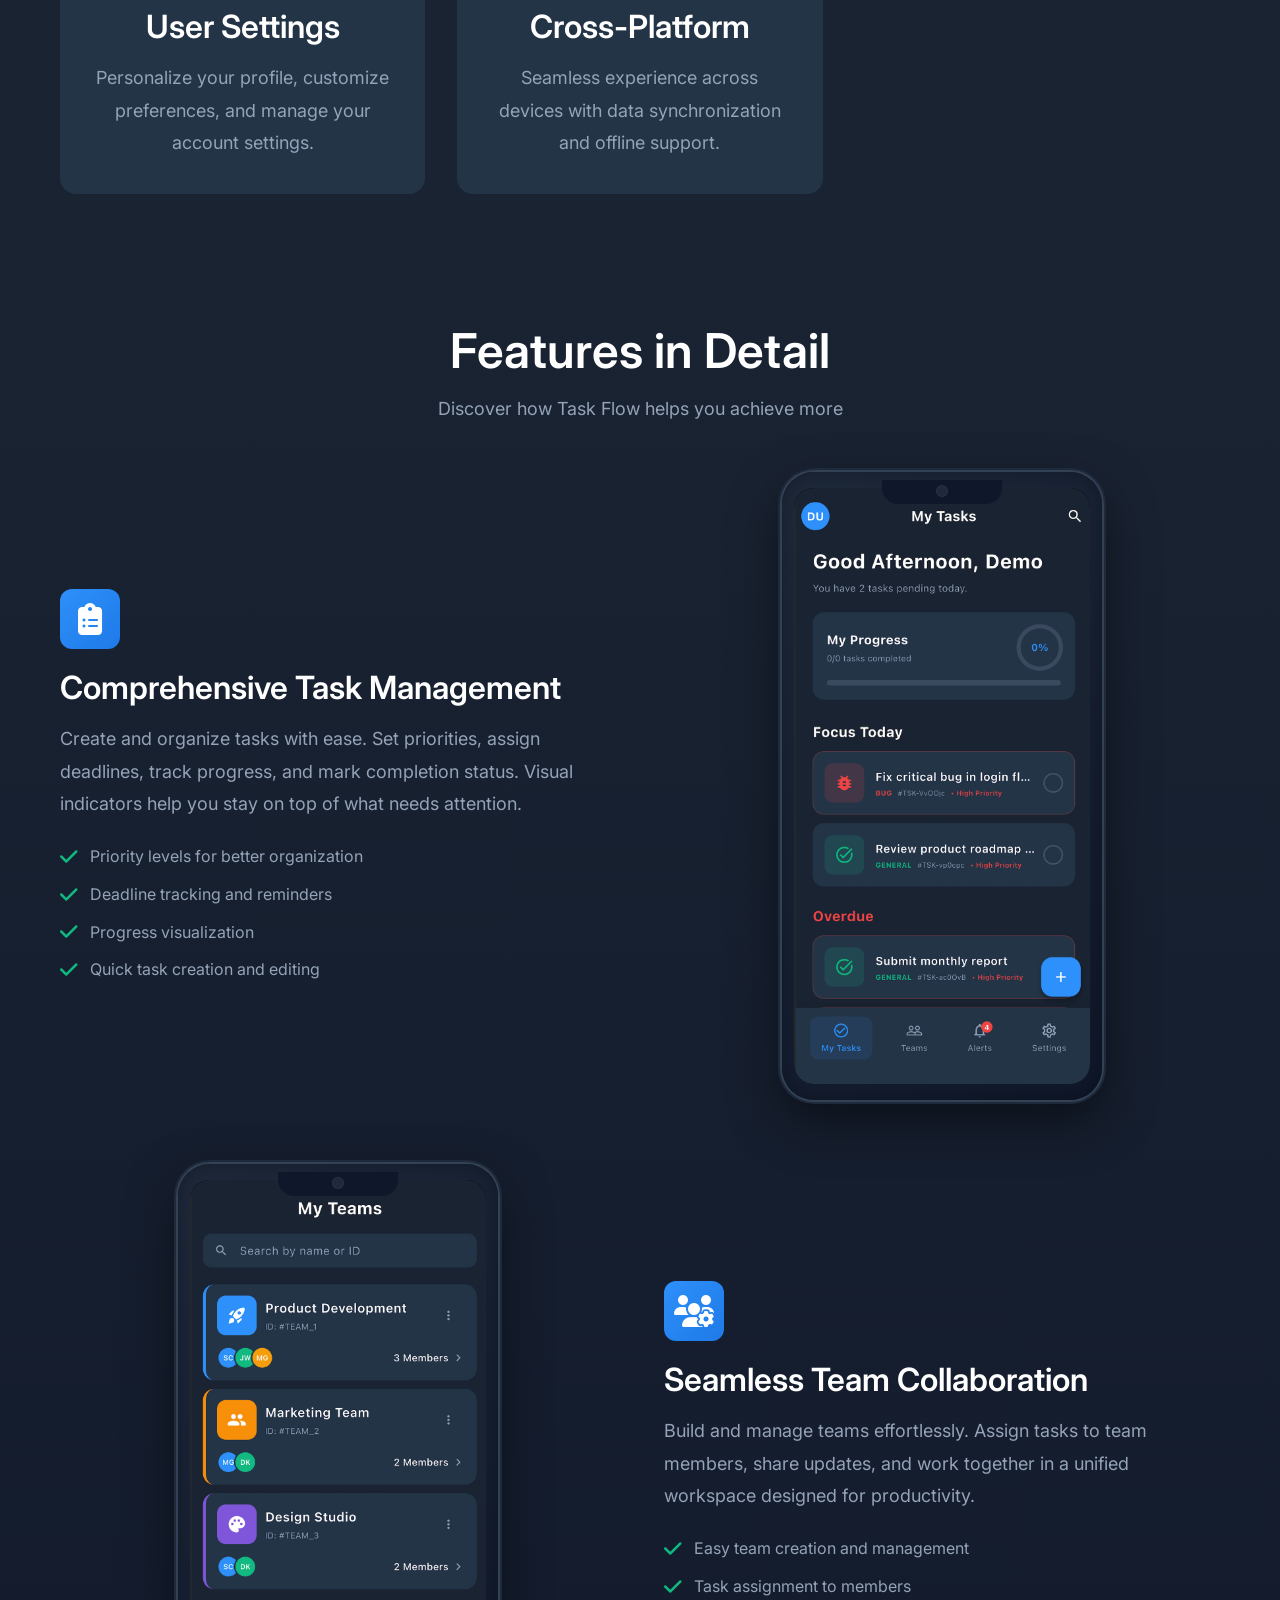
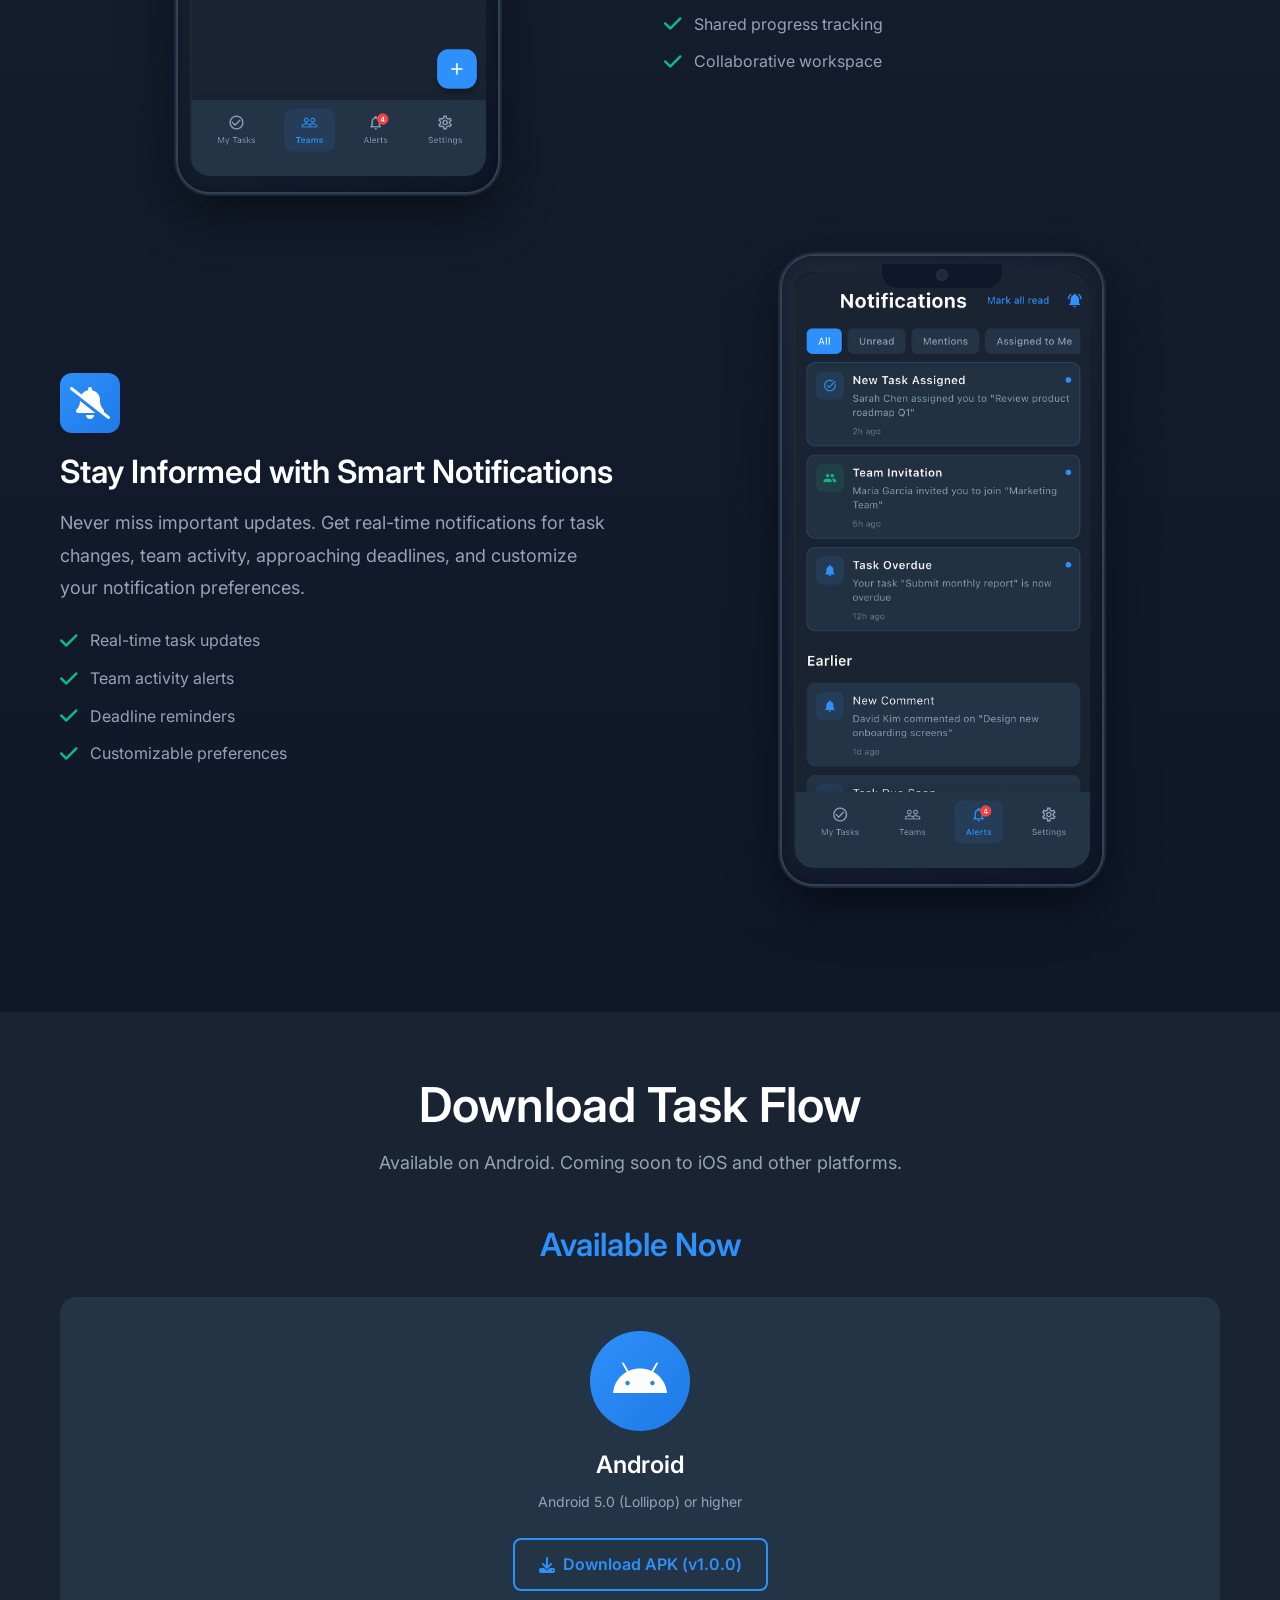
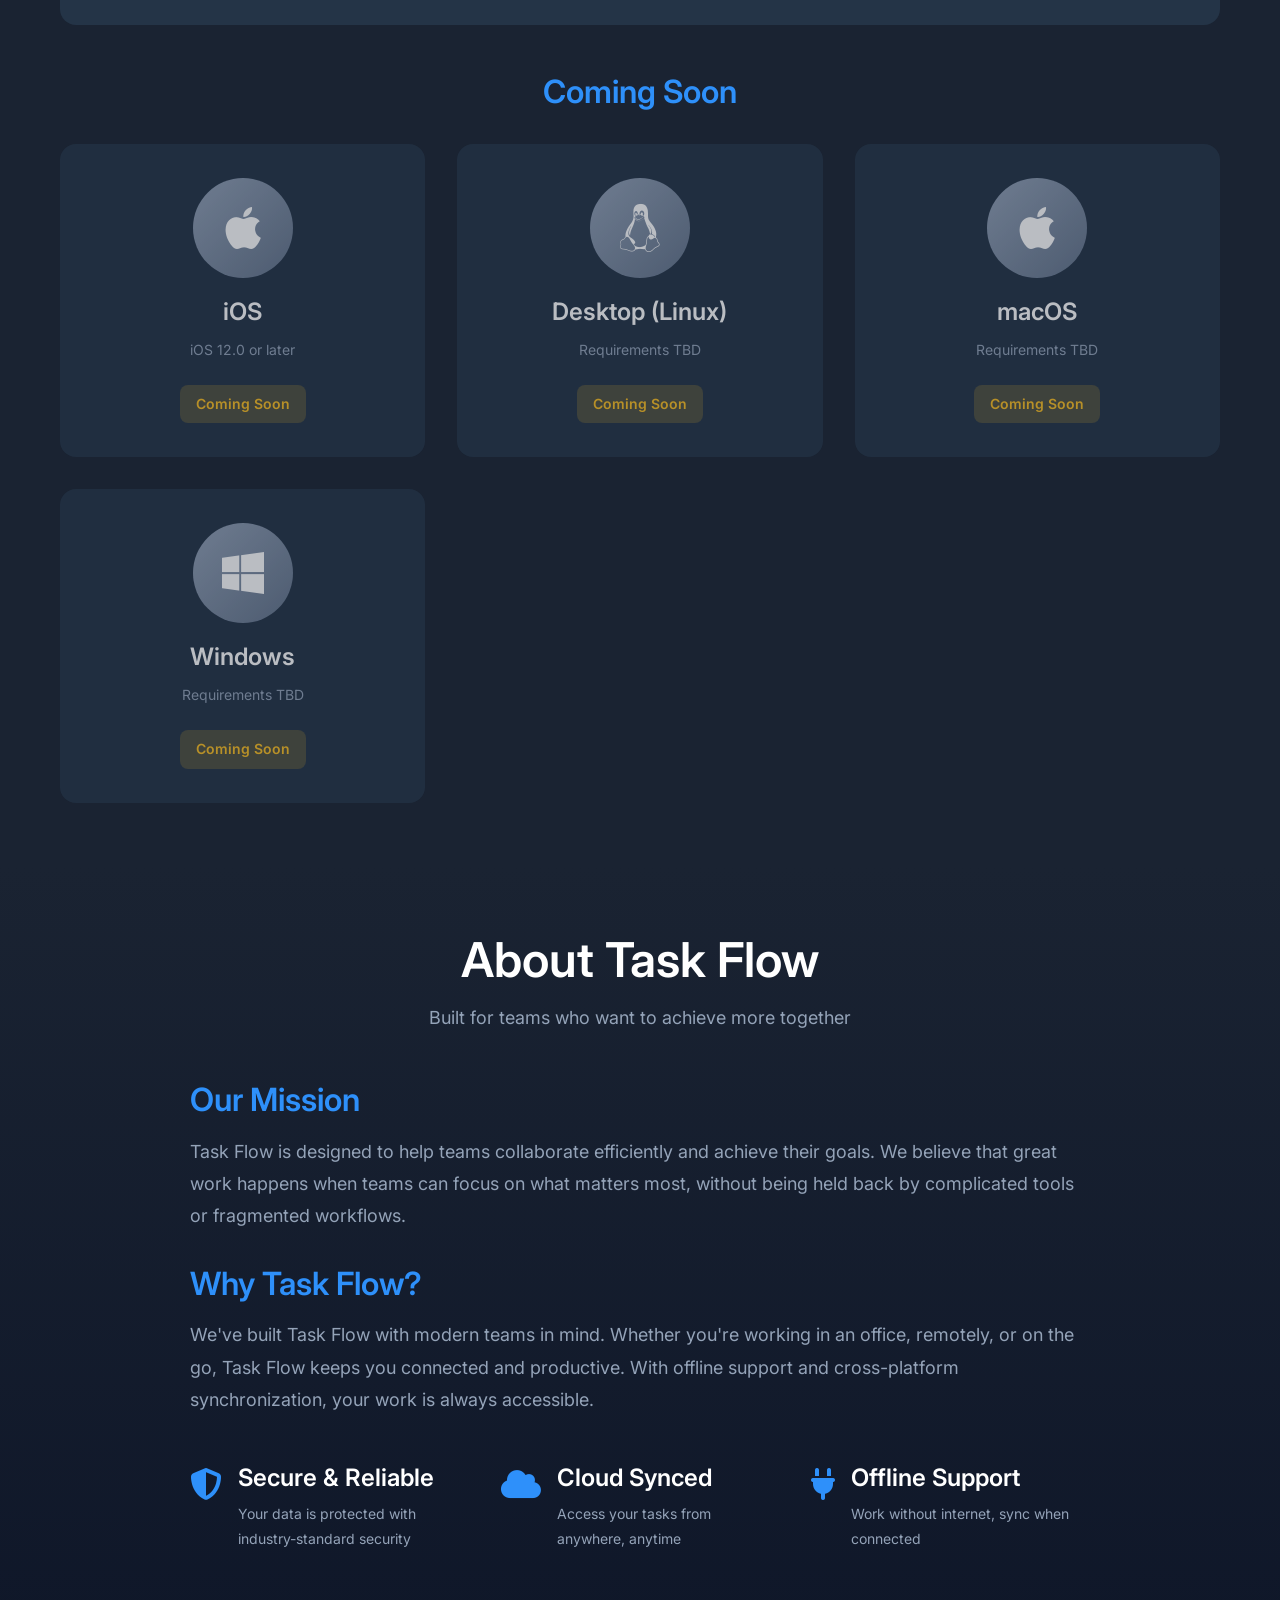
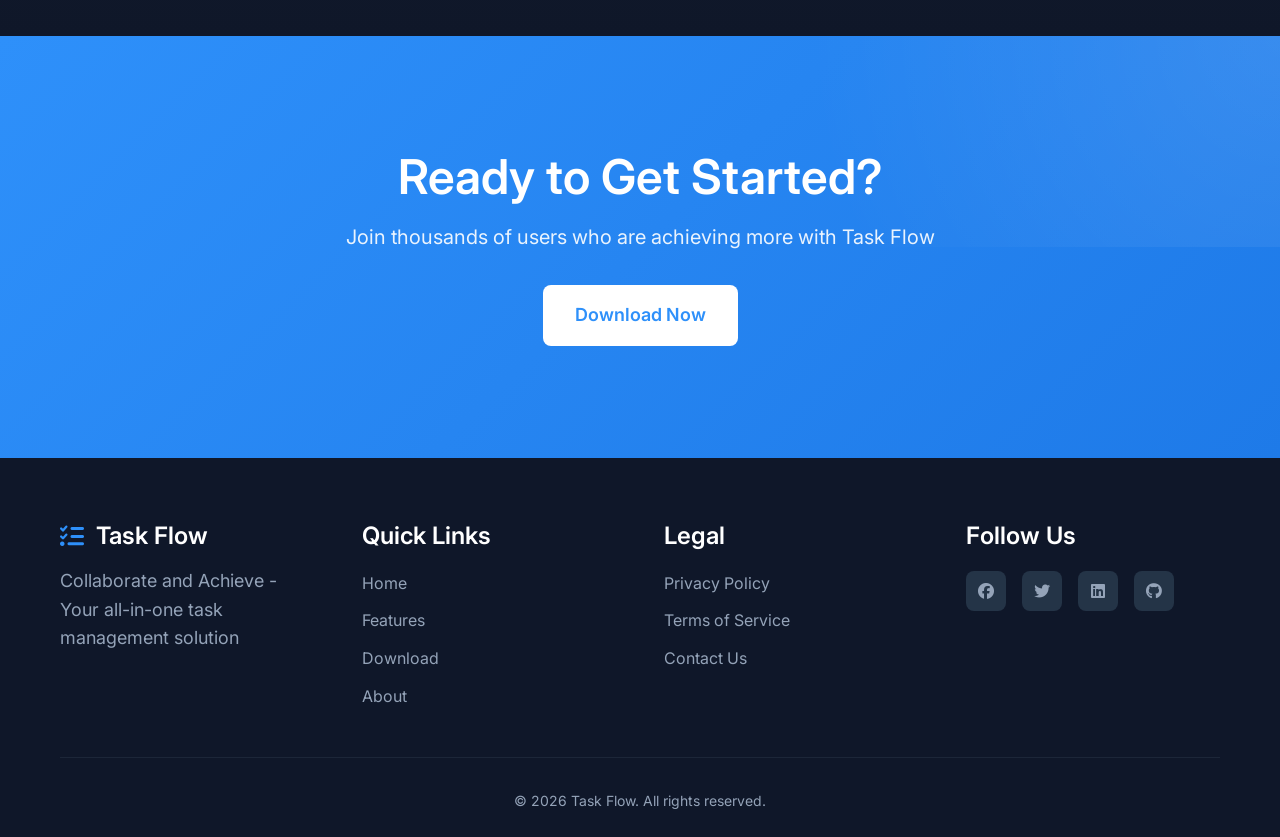
==== commit 5a7cb653: "chore: rename download button" ====
--- a/docs/index.html
+++ b/docs/index.html
@@ -90,9 +90,8 @@
                         Stay organized, get notified, and work anywhere across all your devices.
                     </p>
                     <div class="hero-buttons">
-                        <a href="https://github.com/chingalo-family/task-flow-website/releases/download/v1.0.0/task-flow-v1.0.0.apk" class="button button-primary">
-                            <i class="fab fa-android"></i>
-                            Download for Android
+                        <a href="#download" class="button button-primary">
+                            Download
                         </a>
                     </div>
                 </div>
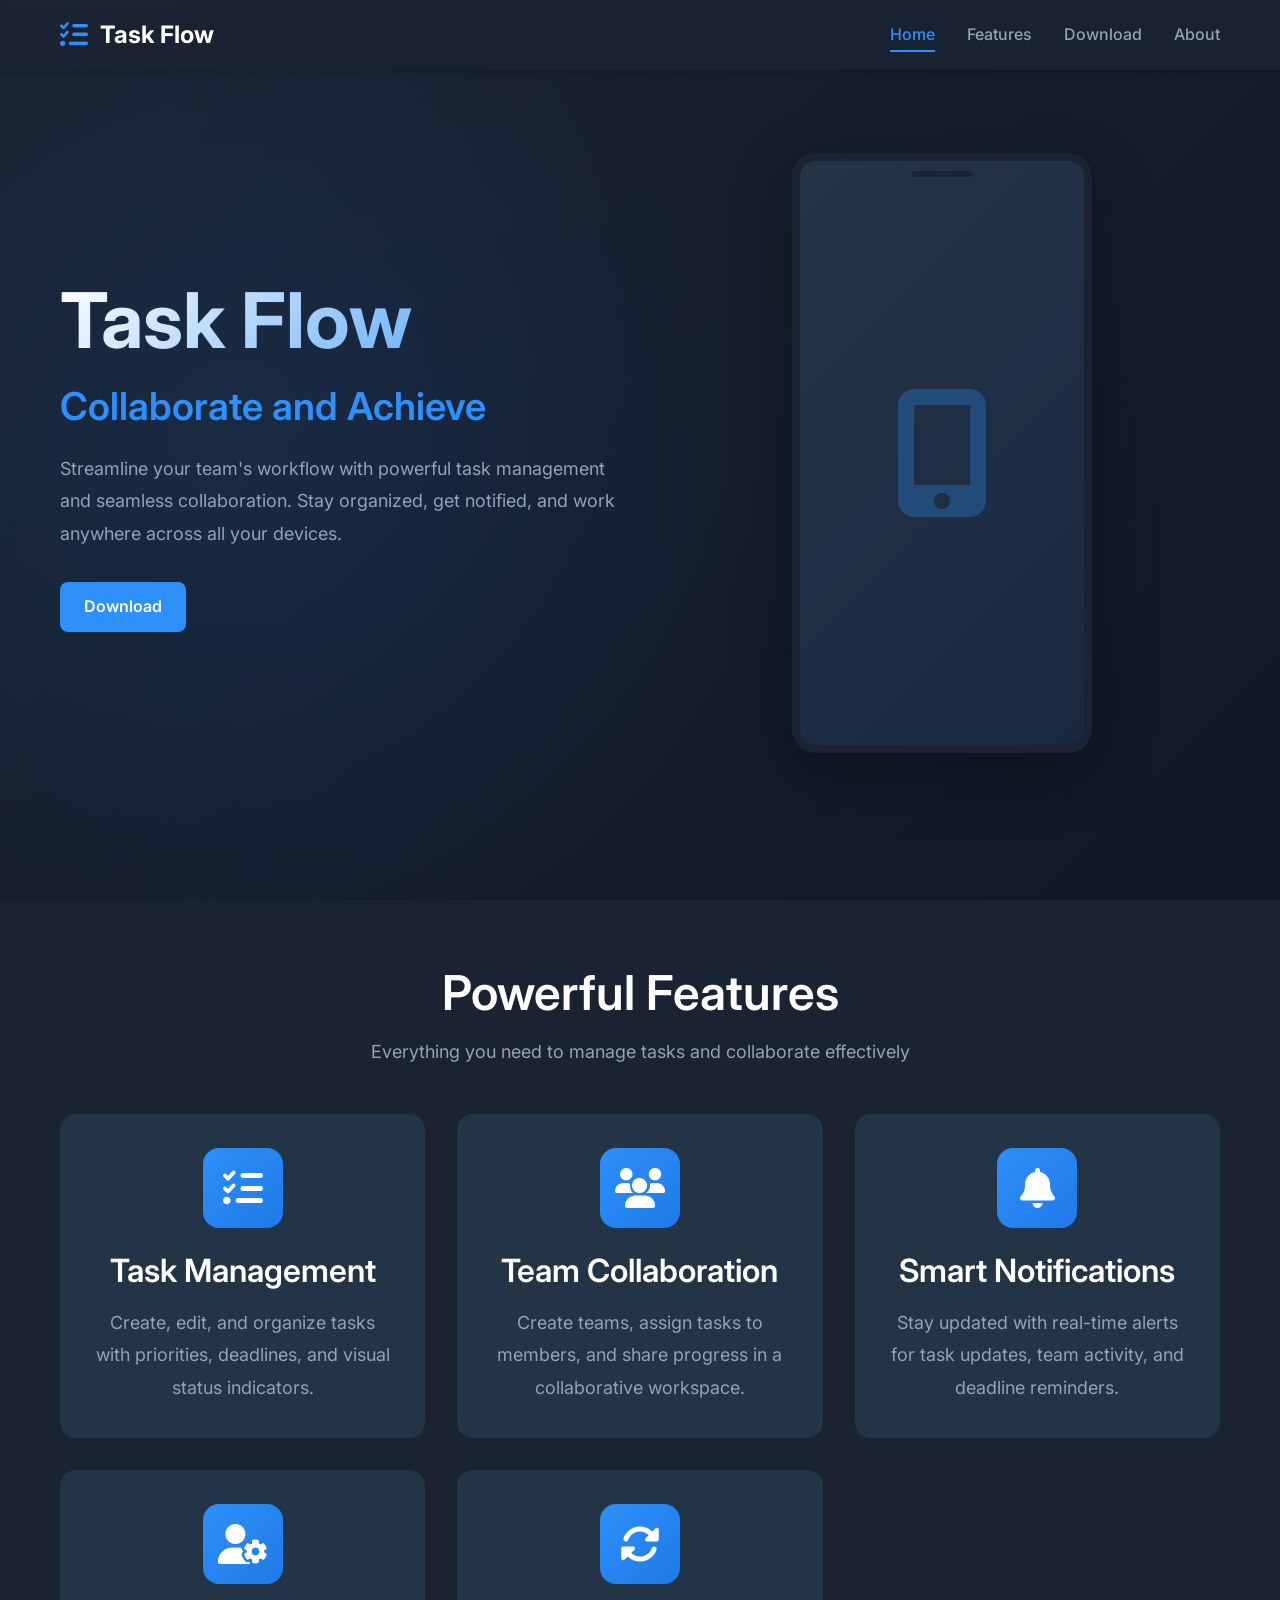
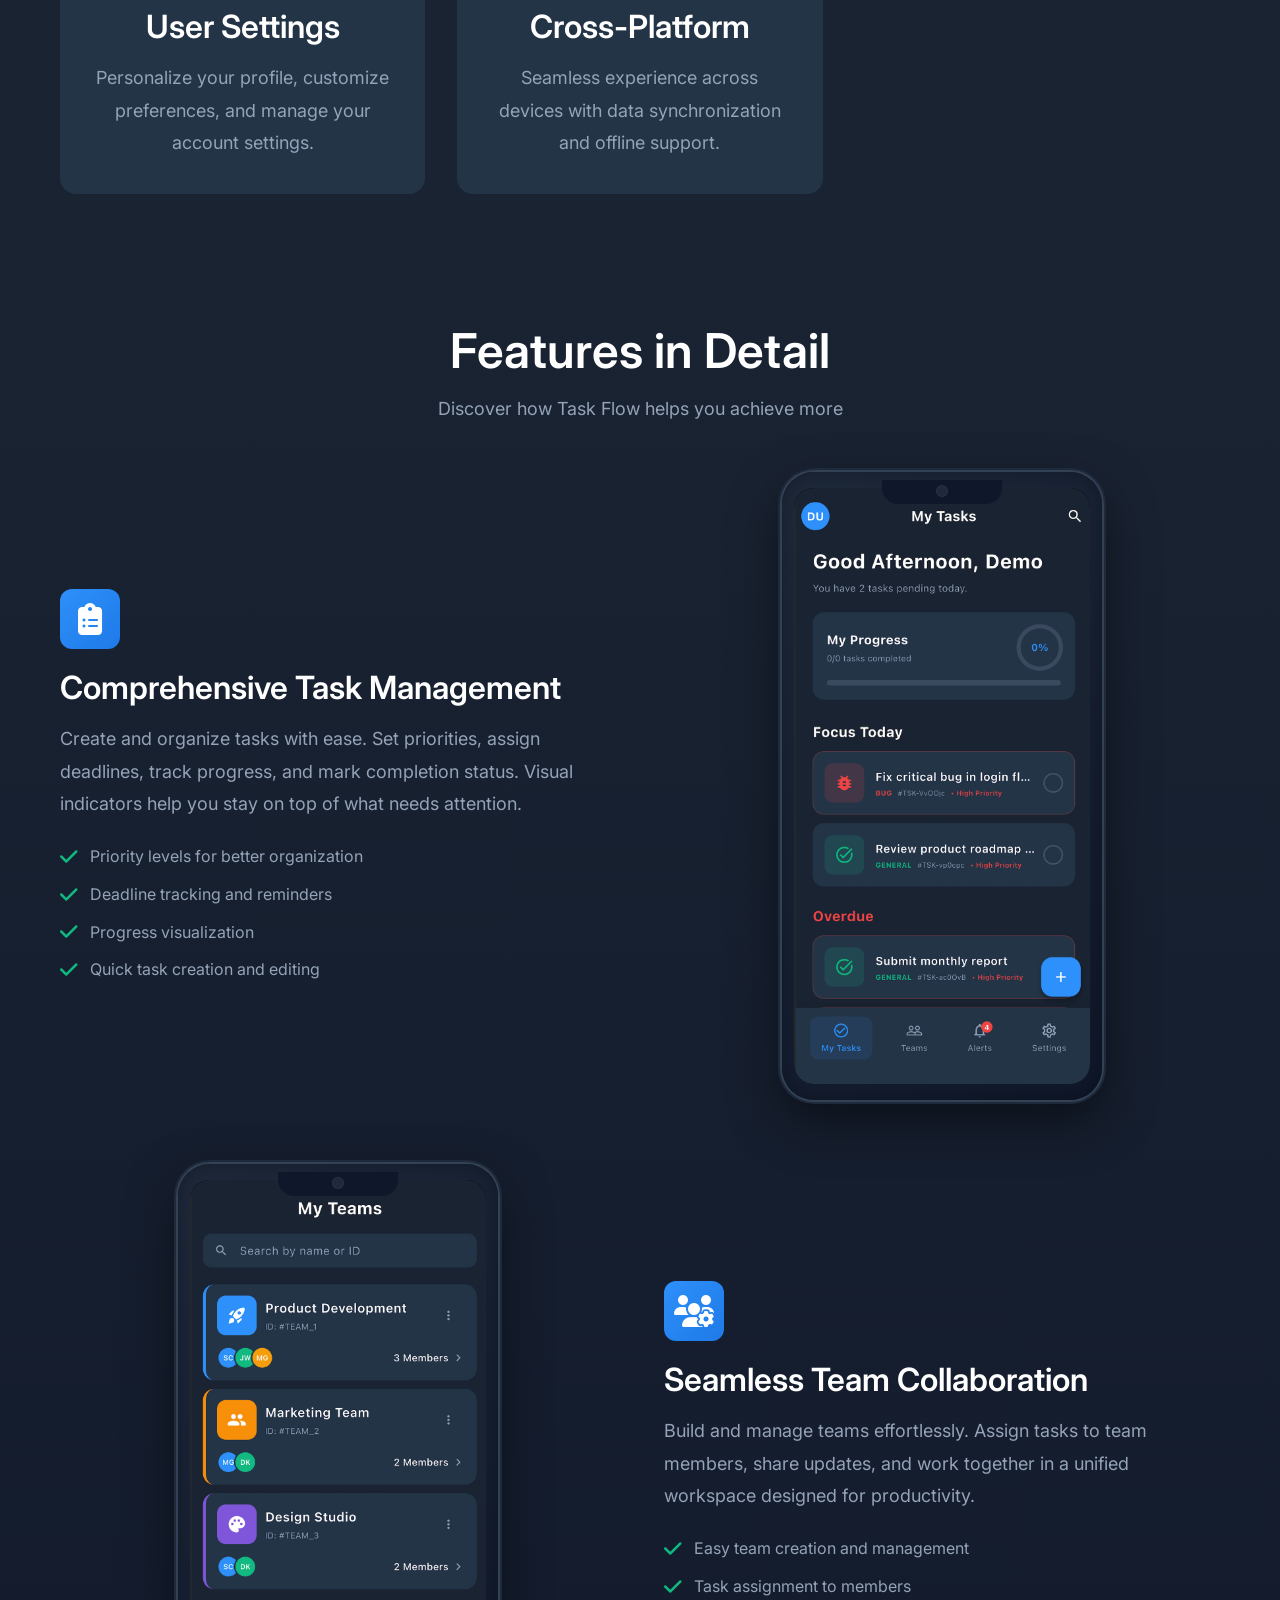
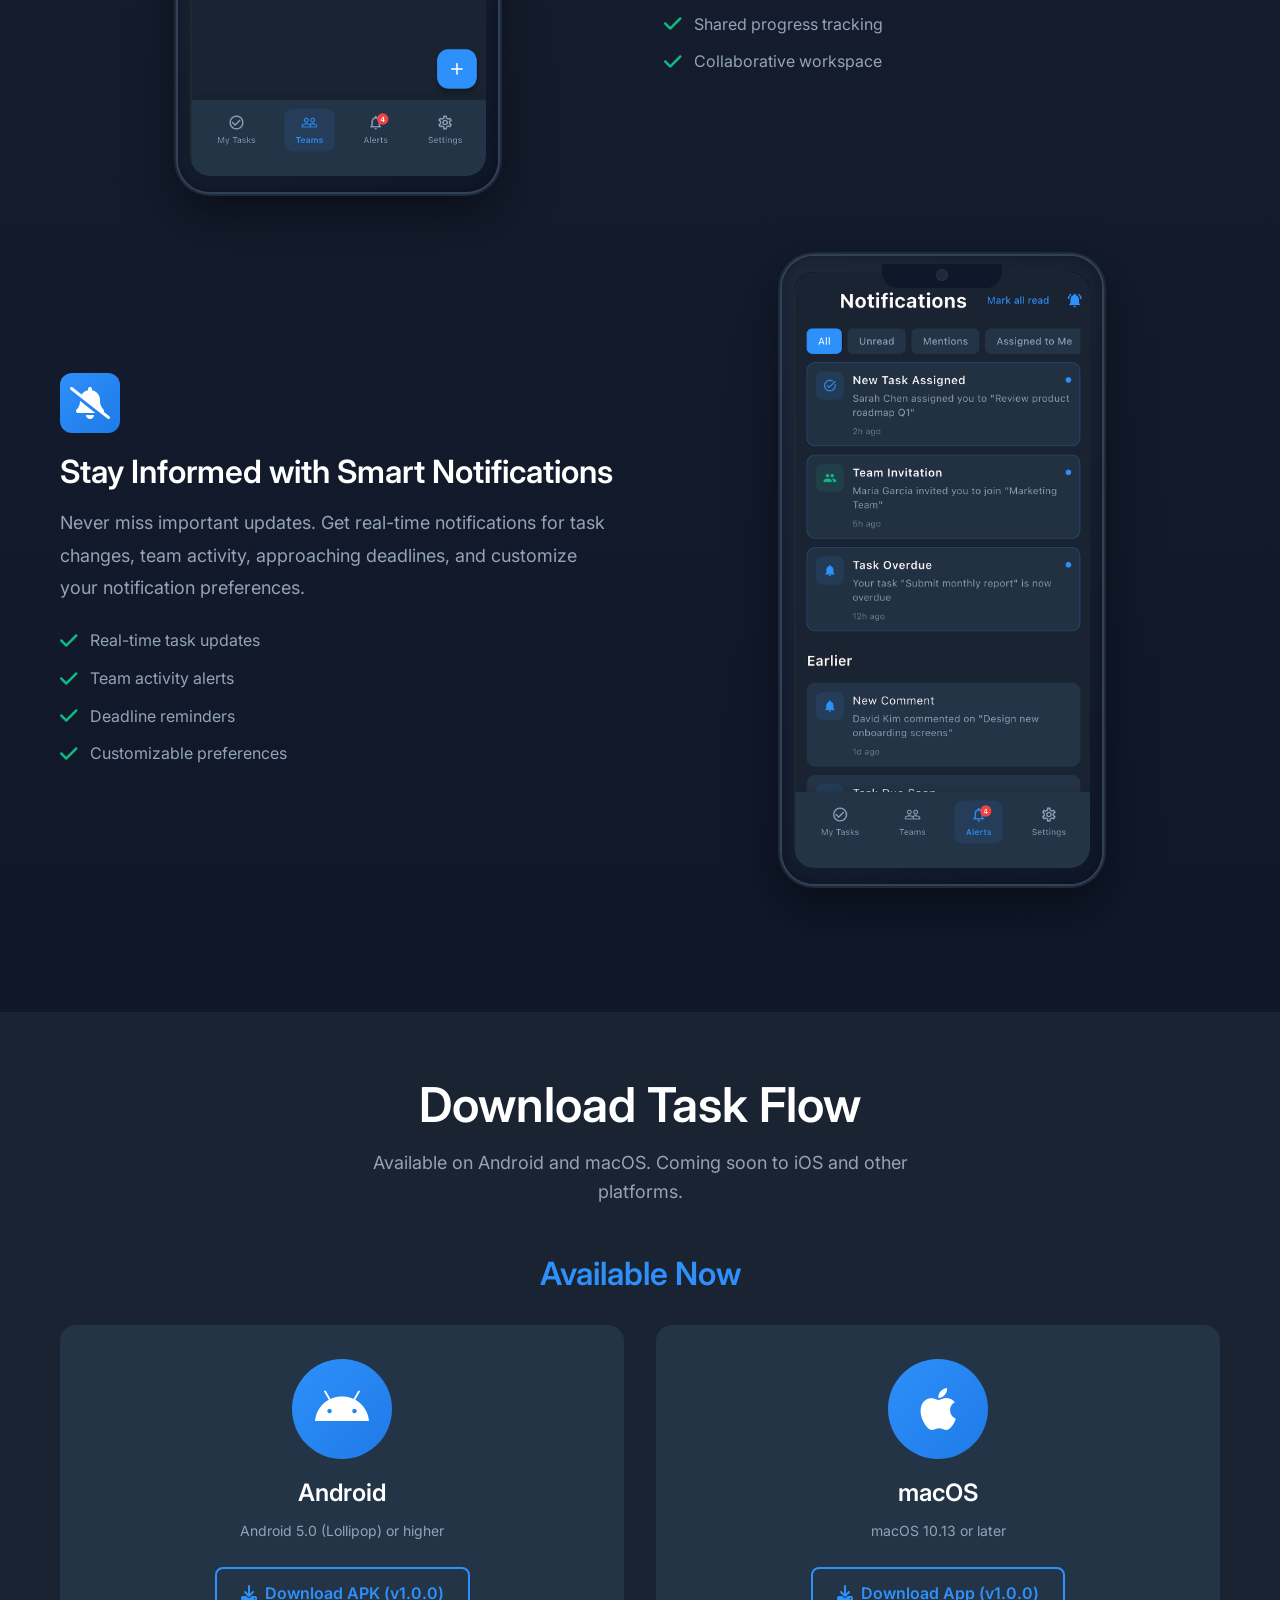
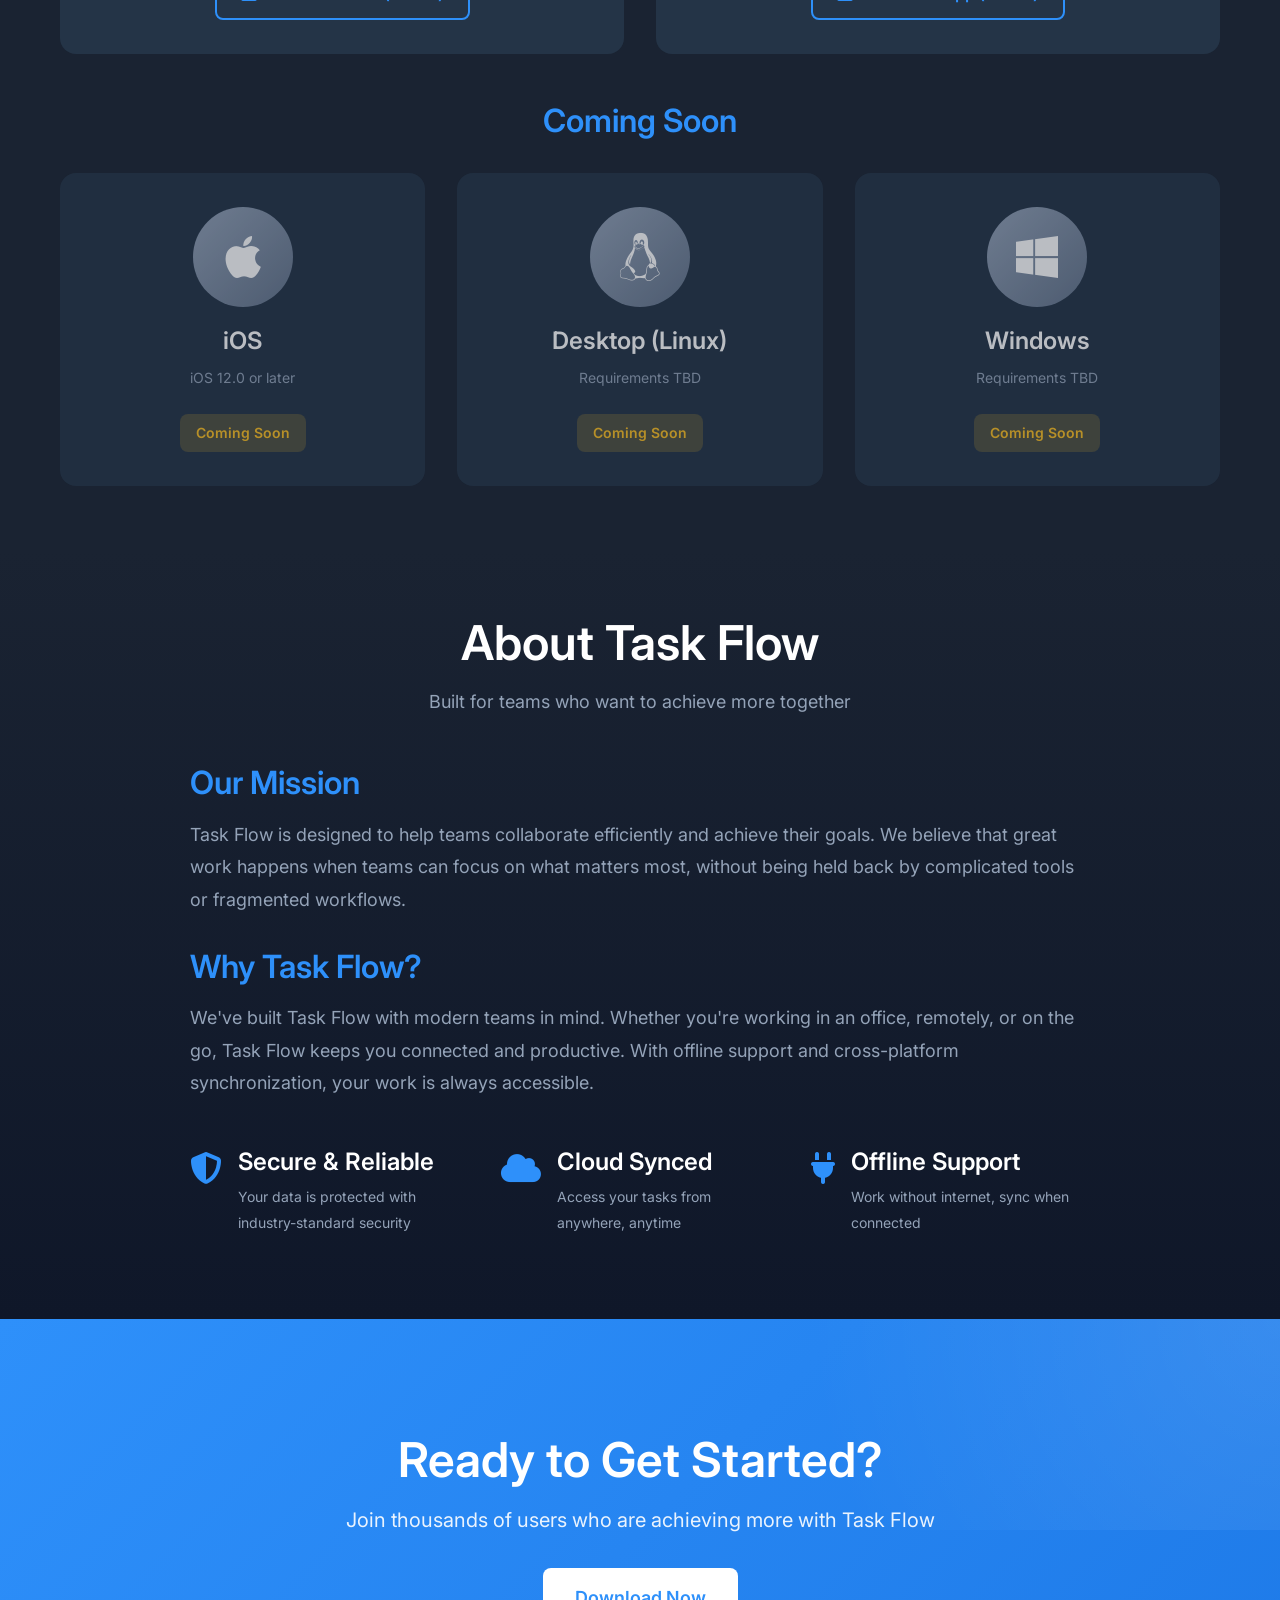
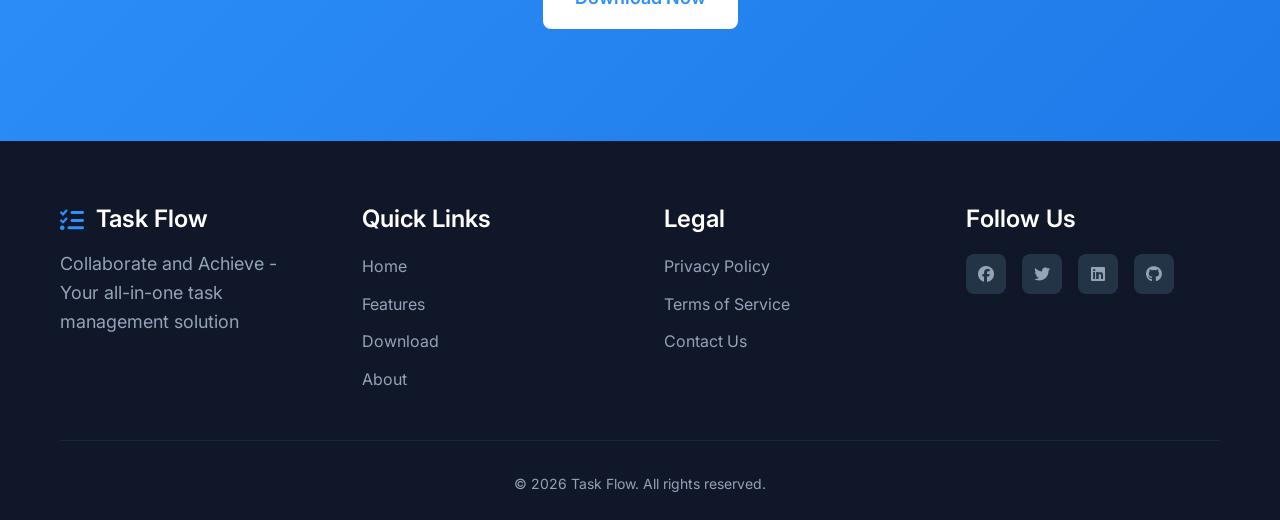
==== commit 1a69de98: "Update macOS download link to task_flow-v1.0.0.zip Co-authored-by: chingalo <4928914+chingalo@users." ====
--- a/docs/index.html
+++ b/docs/index.html
@@ -267,7 +267,7 @@
             <div class="container">
                 <div class="section-header" data-aos="fade-up">
                     <h2 class="section-title">Download Task Flow</h2>
-                    <p class="section-description">Available on Android. Coming soon to iOS and other platforms.</p>
+                    <p class="section-description">Available on Android and macOS. Coming soon to iOS and other platforms.</p>
                 </div>
 
                 <div class="download-grid">
@@ -288,6 +288,19 @@
                                     Download APK (v1.0.0)
                                 </a>
                             </div>
+
+                            <!-- macOS -->
+                            <div class="platform-card available">
+                                <div class="platform-icon">
+                                    <i class="fab fa-apple"></i>
+                                </div>
+                                <h4 class="platform-name">macOS</h4>
+                                <p class="platform-requirements">macOS 10.13 or later</p>
+                                <a href="https://github.com/chingalo-family/task-flow-website/releases/download/v1.0.0/task_flow-v1.0.0.zip" class="button button-download">
+                                    <i class="fas fa-download"></i>
+                                    Download App (v1.0.0)
+                                </a>
+                            </div>
                         </div>
                     </div>
 
@@ -312,16 +325,6 @@
                                     <i class="fab fa-linux"></i>
                                 </div>
                                 <h4 class="platform-name">Desktop (Linux)</h4>
-                                <p class="platform-requirements">Requirements TBD</p>
-                                <span class="badge badge-coming-soon">Coming Soon</span>
-                            </div>
-
-                            <!-- macOS -->
-                            <div class="platform-card coming-soon">
-                                <div class="platform-icon">
-                                    <i class="fab fa-apple"></i>
-                                </div>
-                                <h4 class="platform-name">macOS</h4>
                                 <p class="platform-requirements">Requirements TBD</p>
                                 <span class="badge badge-coming-soon">Coming Soon</span>
                             </div>
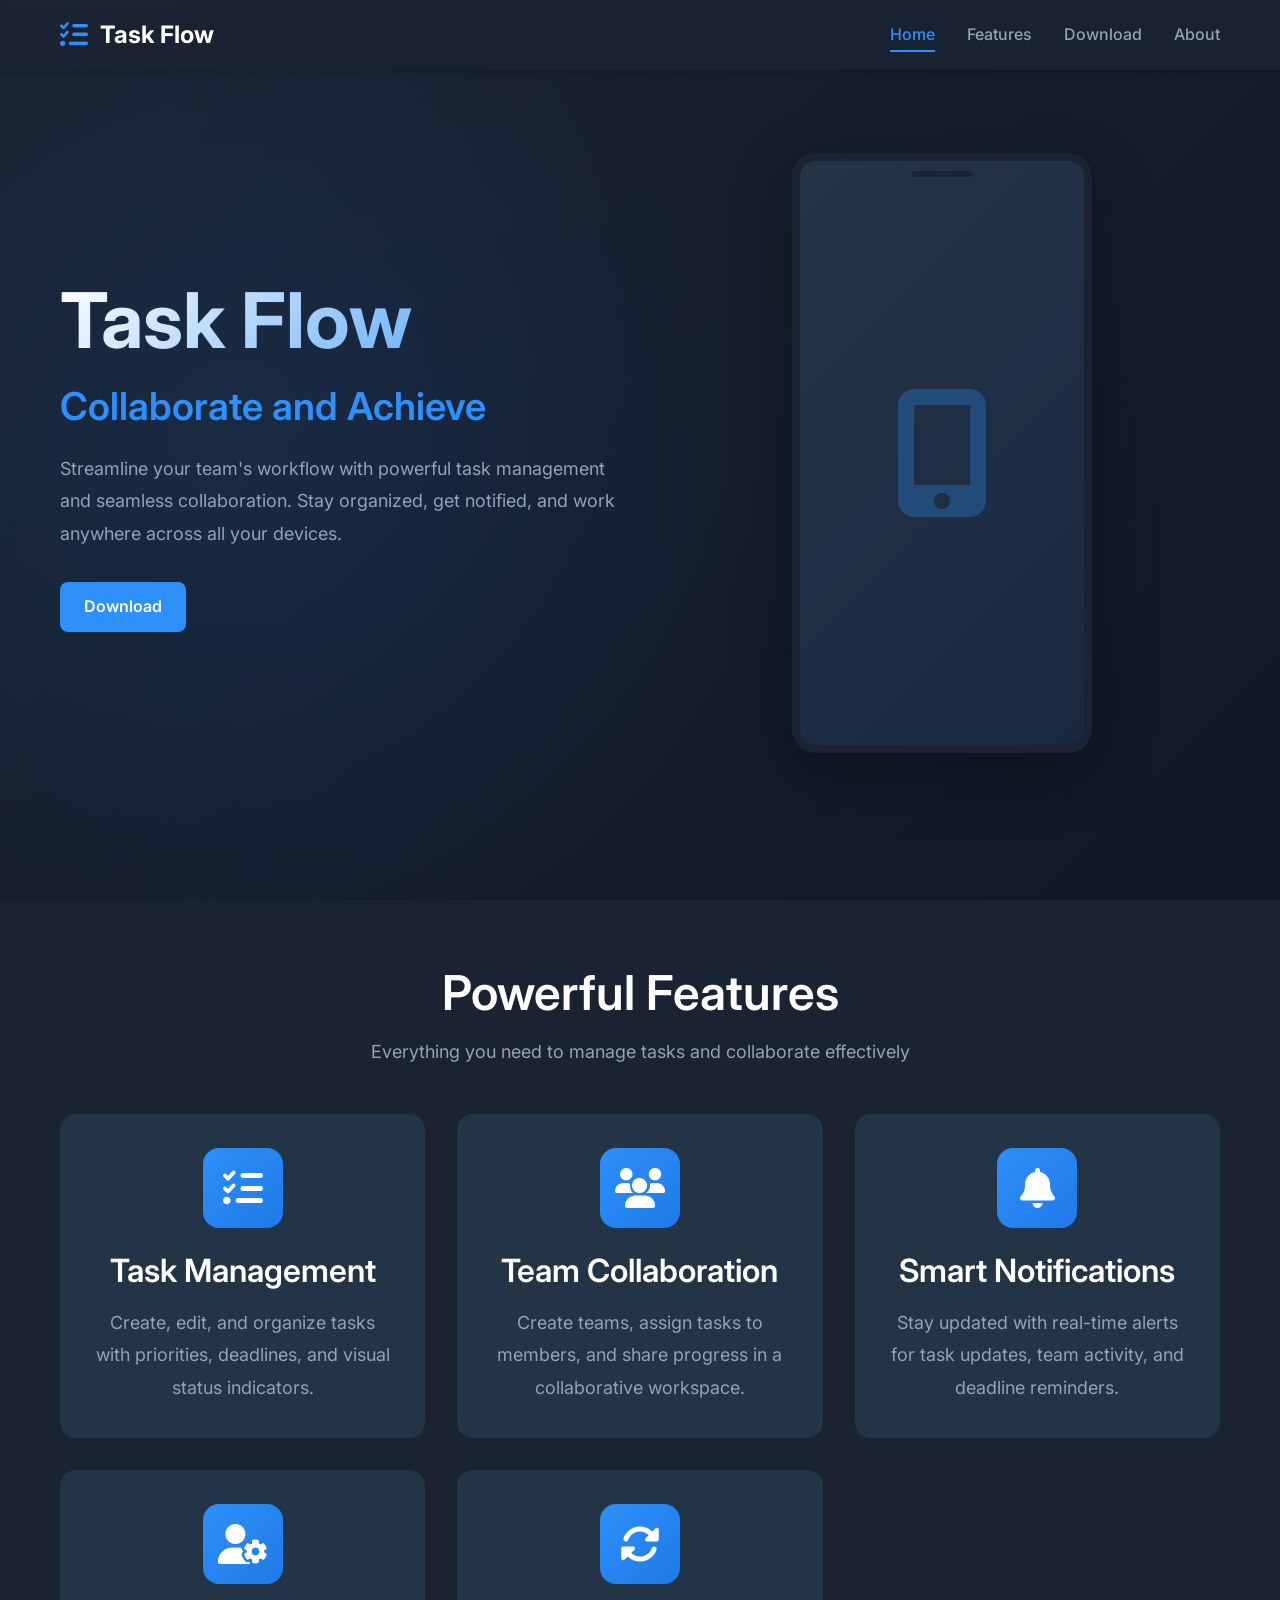
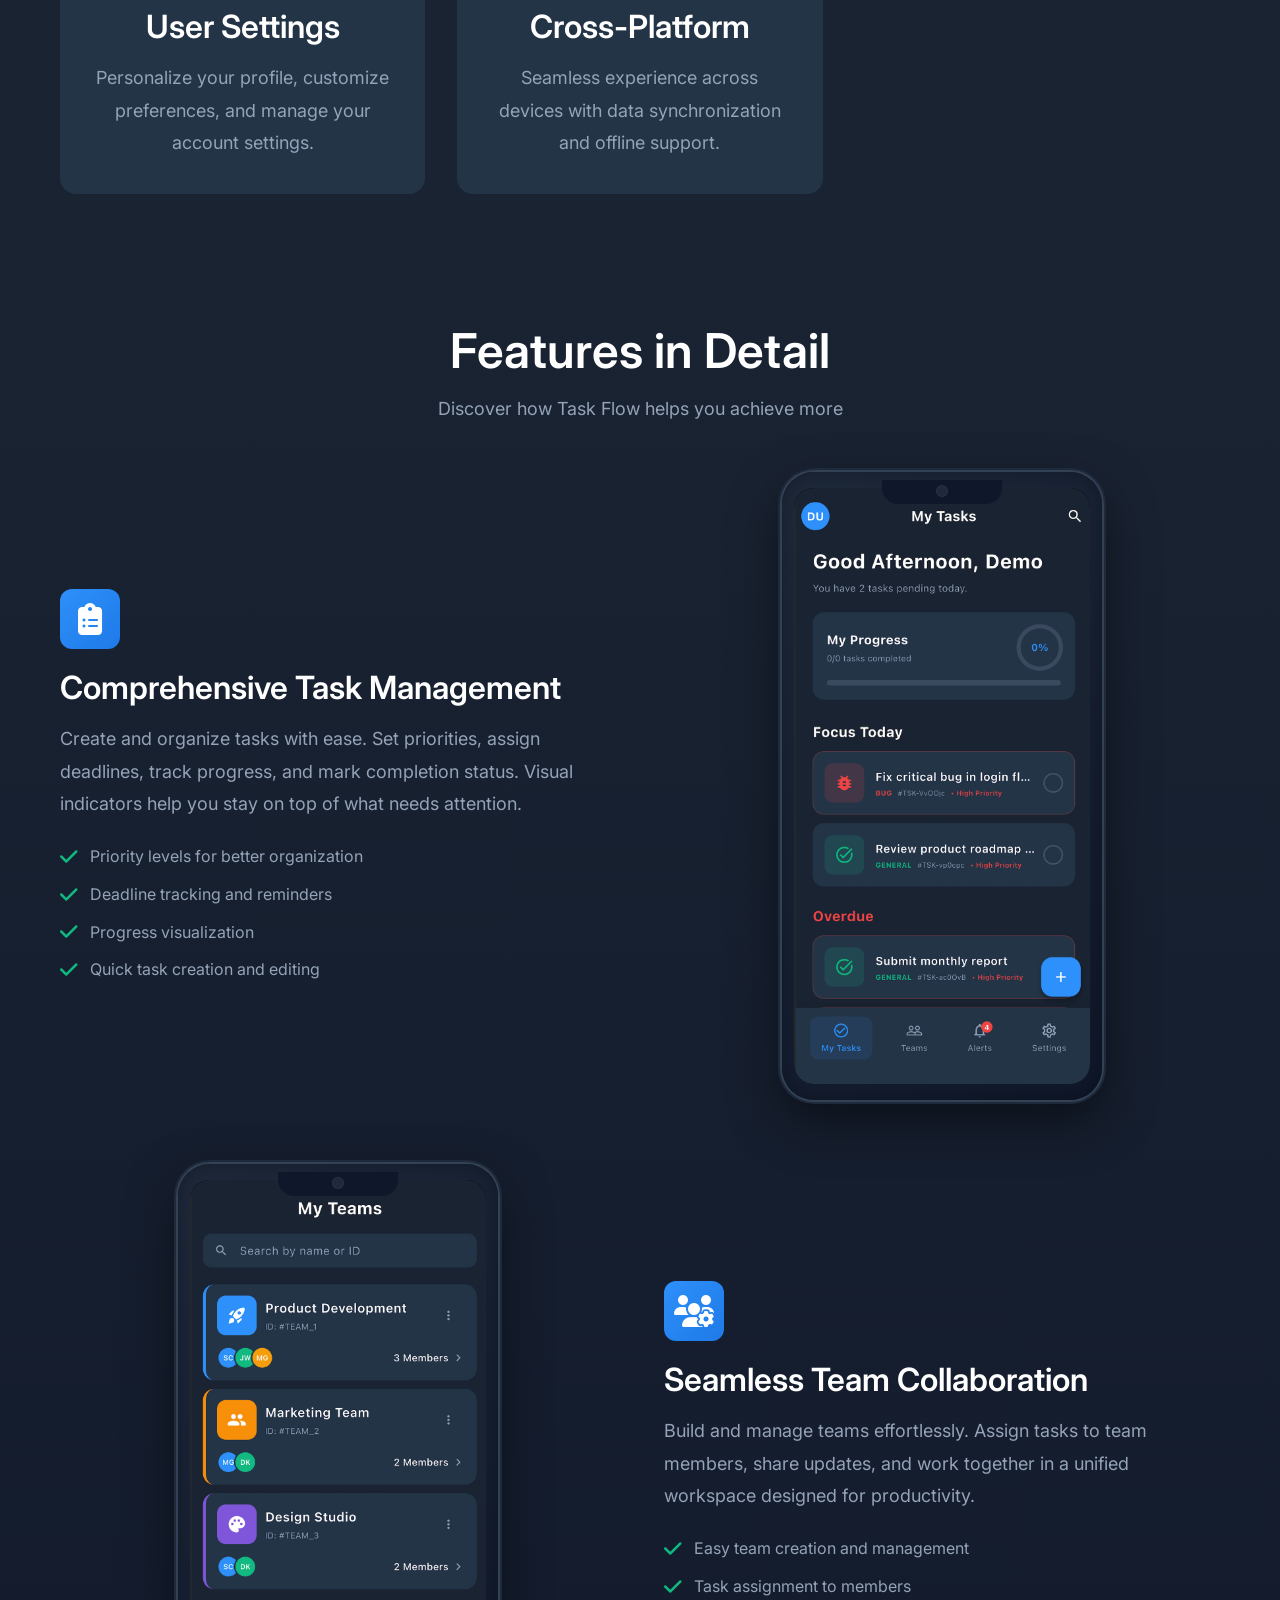
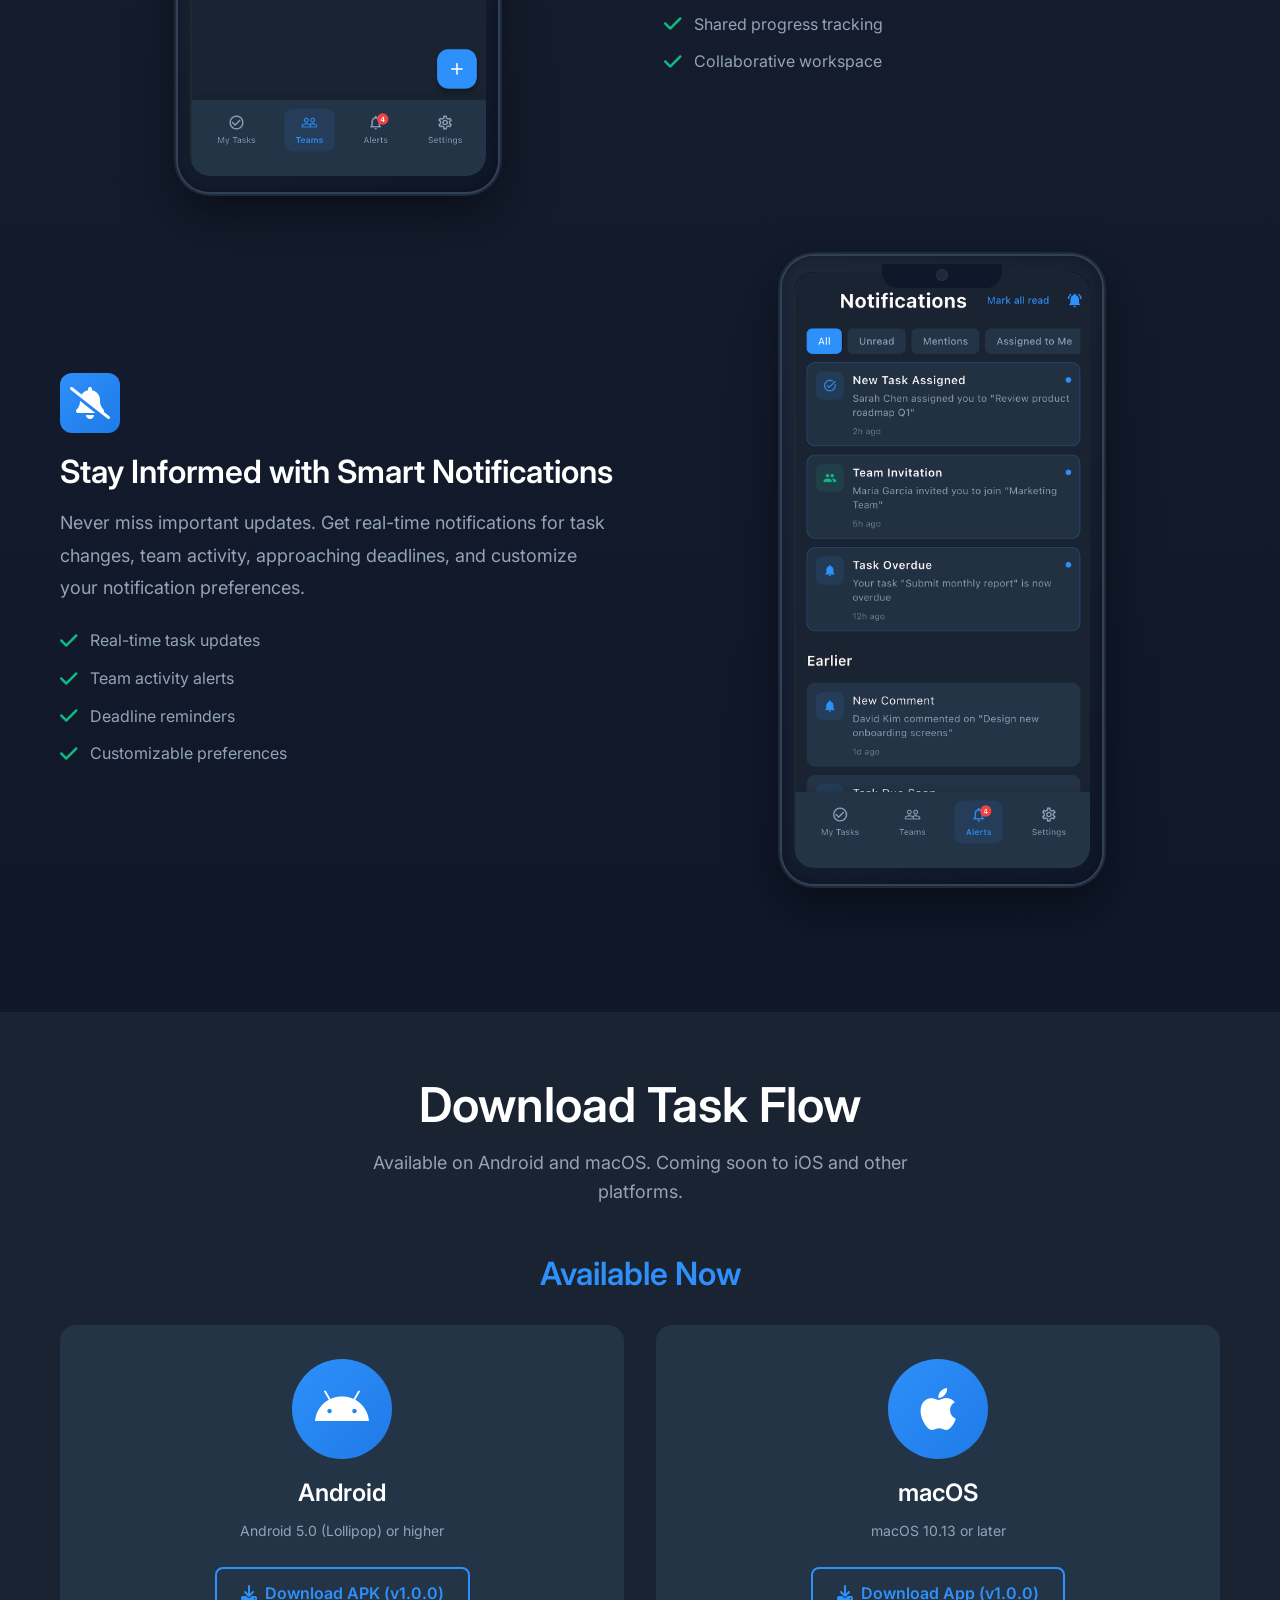
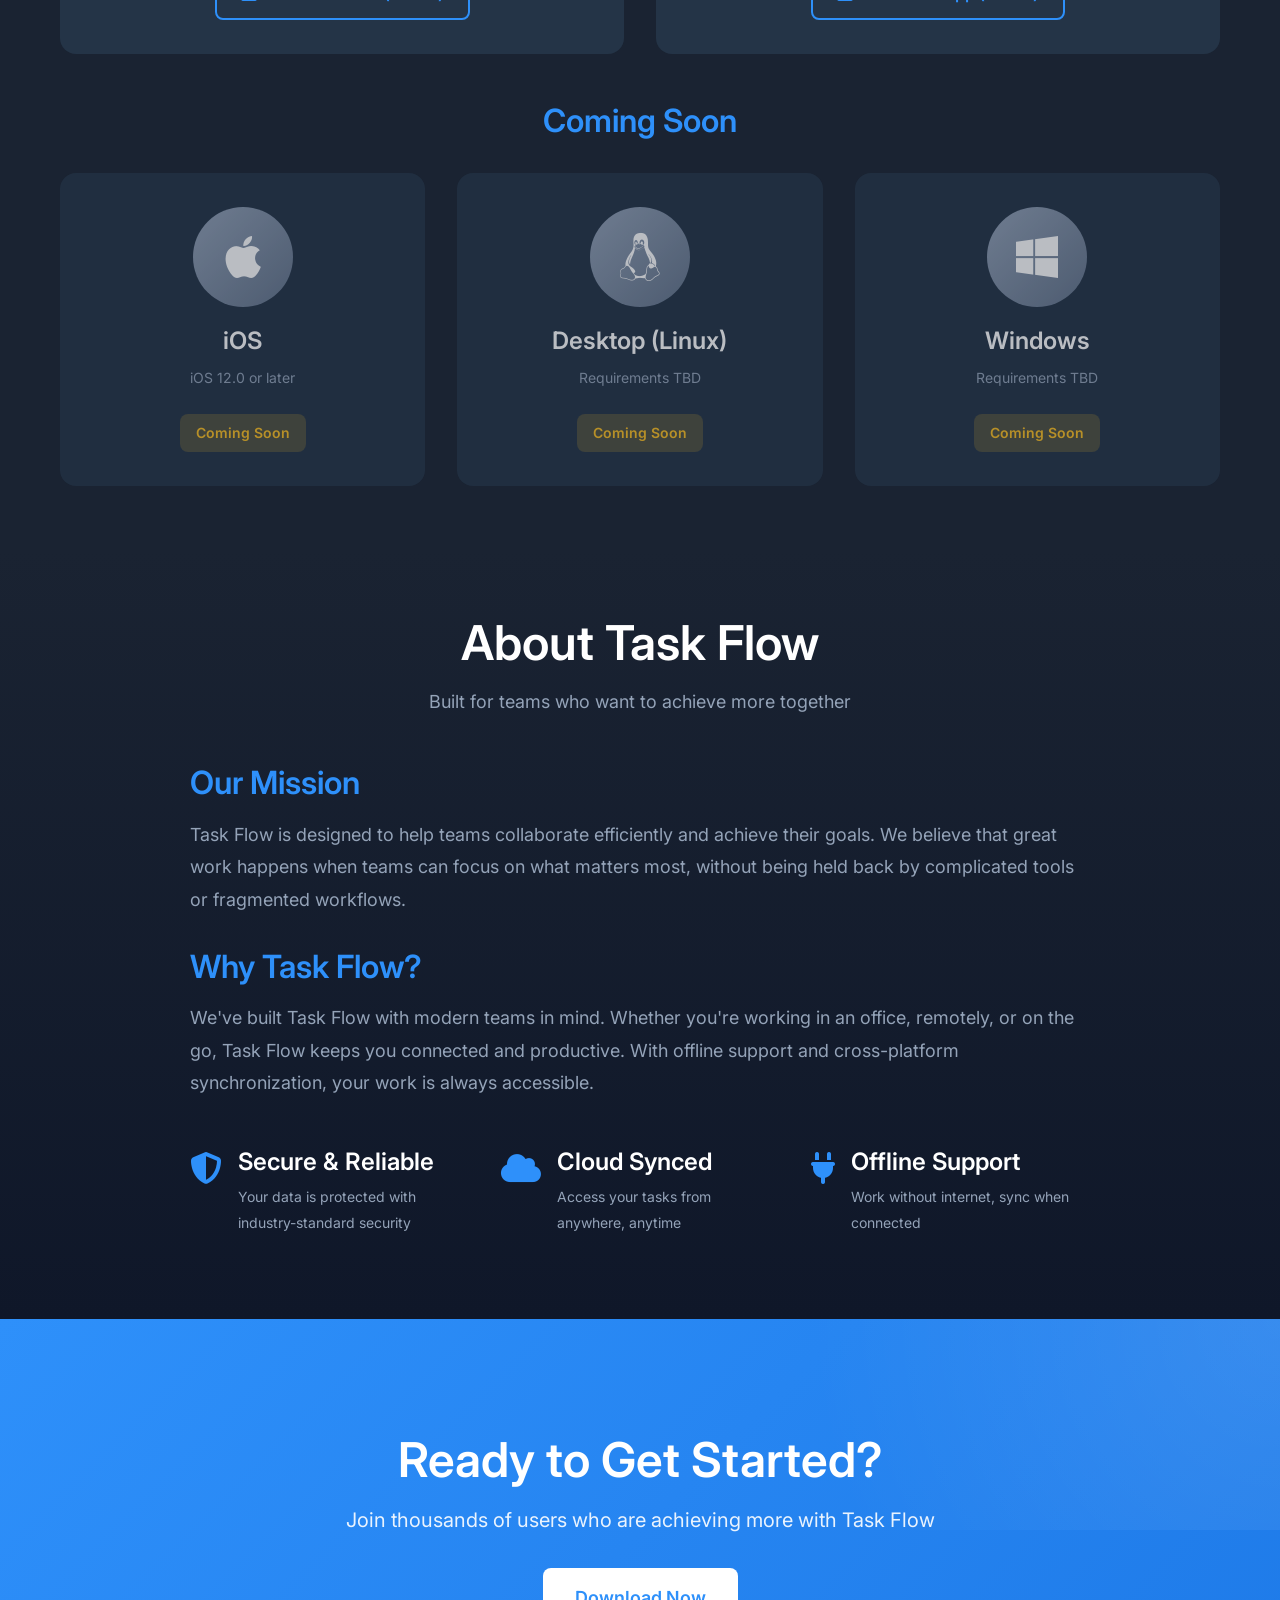
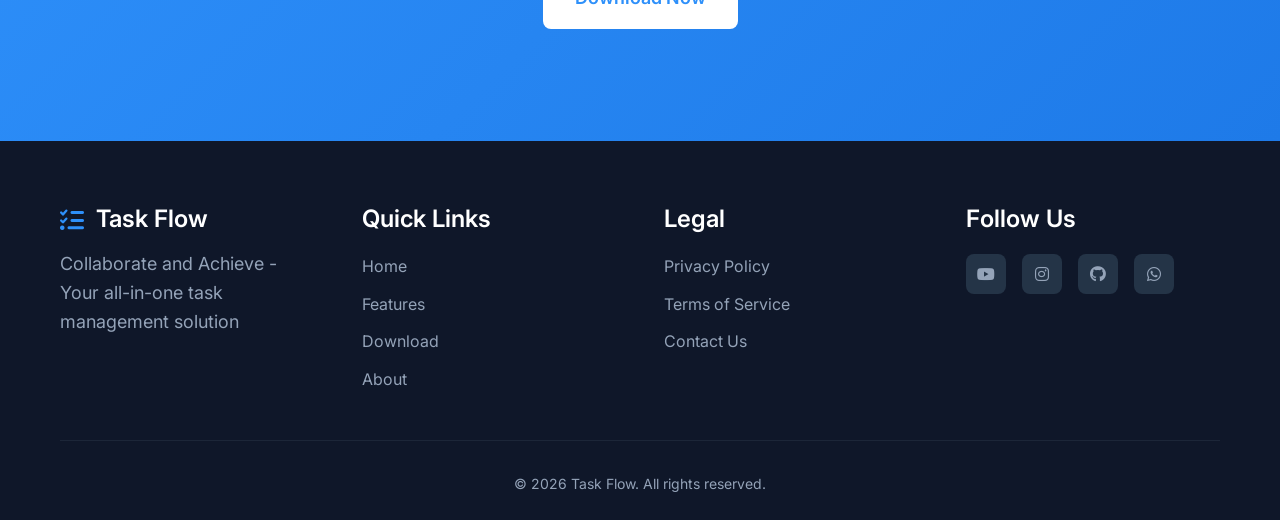
==== commit 381e2ac6: "chore: updating the social media links" ====
--- a/docs/index.html
+++ b/docs/index.html
@@ -31,7 +31,7 @@
     <link href="https://fonts.googleapis.com/css2?family=Inter:wght@300;400;500;600;700&display=swap" rel="stylesheet">
     
     <!-- Font Awesome for Icons -->
-    <link rel="stylesheet" href="https://cdnjs.cloudflare.com/ajax/libs/font-awesome/6.4.0/css/all.min.css" integrity="sha512-iecdLmaskl7CVkqkXNQ/ZH/XLlvWZOJyj7Yy7tcenmpD1ypASozpmT/E0iPtmFIB46ZmdtAc9eNBvH0H/ZpiBw==" crossorigin="anonymous" referrerpolicy="no-referrer">
+    <link rel="stylesheet" href="https://cdnjs.cloudflare.com/ajax/libs/font-awesome/6.4.0/css/all.min.css" crossorigin="anonymous" referrerpolicy="no-referrer">
     
     <!-- AOS Animation Library -->
     <link rel="stylesheet" href="https://unpkg.com/aos@2.3.1/dist/aos.css">
@@ -448,16 +448,16 @@
                 <div class="footer-section">
                     <h4 class="footer-heading">Follow Us</h4>
                     <div class="social-links">
-                        <a href="#" aria-label="Facebook"><i class="fab fa-facebook"></i></a>
-                        <a href="#" aria-label="Twitter"><i class="fab fa-twitter"></i></a>
-                        <a href="#" aria-label="LinkedIn"><i class="fab fa-linkedin"></i></a>
-                        <a href="#" aria-label="GitHub"><i class="fab fa-github"></i></a>
+                        <a href="https://youtube.com/josephchingalo" aria-label="YouTube" target="_blank" rel="noopener noreferrer"><i class="fab fa-youtube"></i></a>
+                        <a href="https://www.instagram.com/chingalo_family/" aria-label="Instagram" target="_blank" rel="noopener noreferrer"><i class="fab fa-instagram"></i></a>
+                        <a href="https://github.com/chingalo-family" aria-label="GitHub" target="_blank" rel="noopener noreferrer"><i class="fab fa-github"></i></a>
+                        <a href="https://wa.me/255687168637" aria-label="WhatsApp" target="_blank" rel="noopener noreferrer"><i class="fab fa-whatsapp"></i></a>
                     </div>
                 </div>
             </div>
 
             <div class="footer-bottom">
-                <p>&copy; 2025 Task Flow. All rights reserved.</p>
+                <p>&copy; <span id="footer-year"></span> Task Flow. All rights reserved.</p>
             </div>
         </div>
     </footer>
@@ -471,6 +471,9 @@
     <script src="https://unpkg.com/aos@2.3.1/dist/aos.js"></script>
     
     <!-- Main JavaScript -->
-    <script src="js/main.js"></script>
+        <script src="js/main.js"></script>
+        <script>
+            document.getElementById('footer-year').textContent = new Date().getFullYear();
+        </script>
 </body>
 </html>
